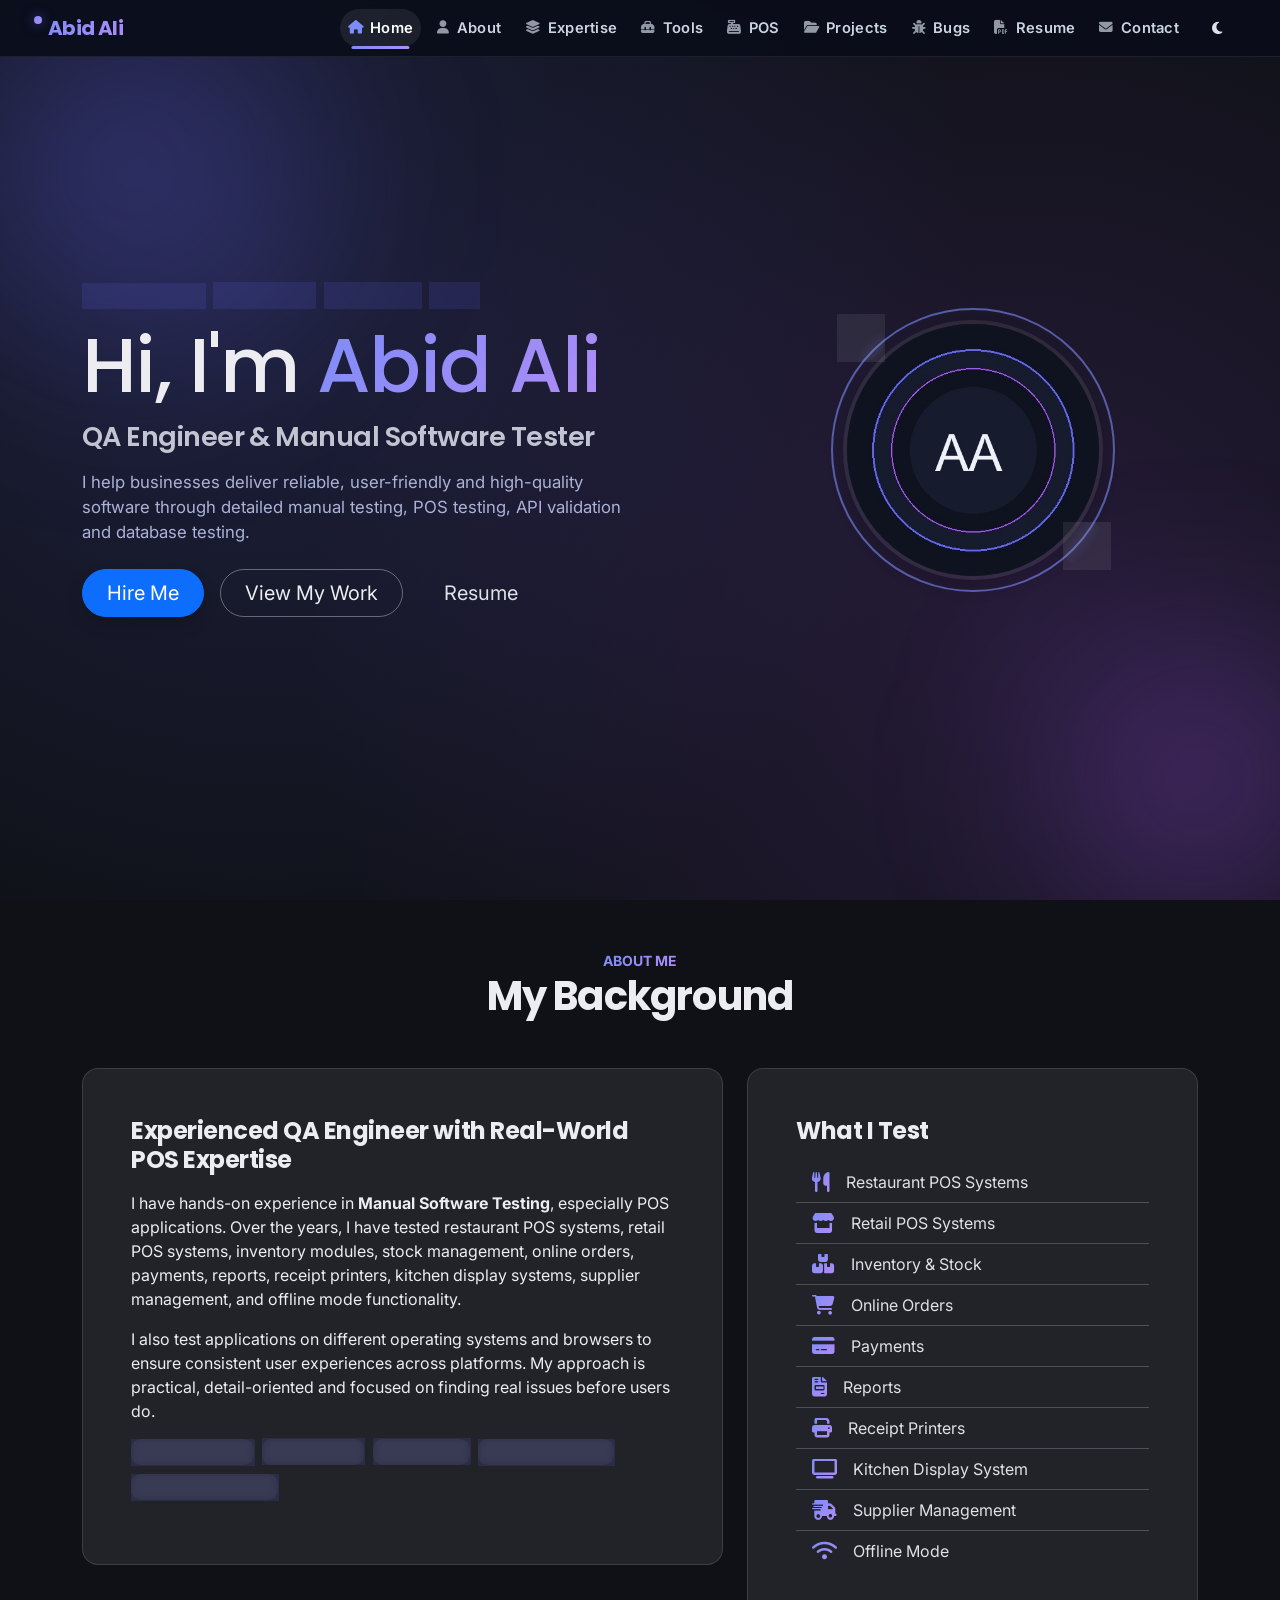
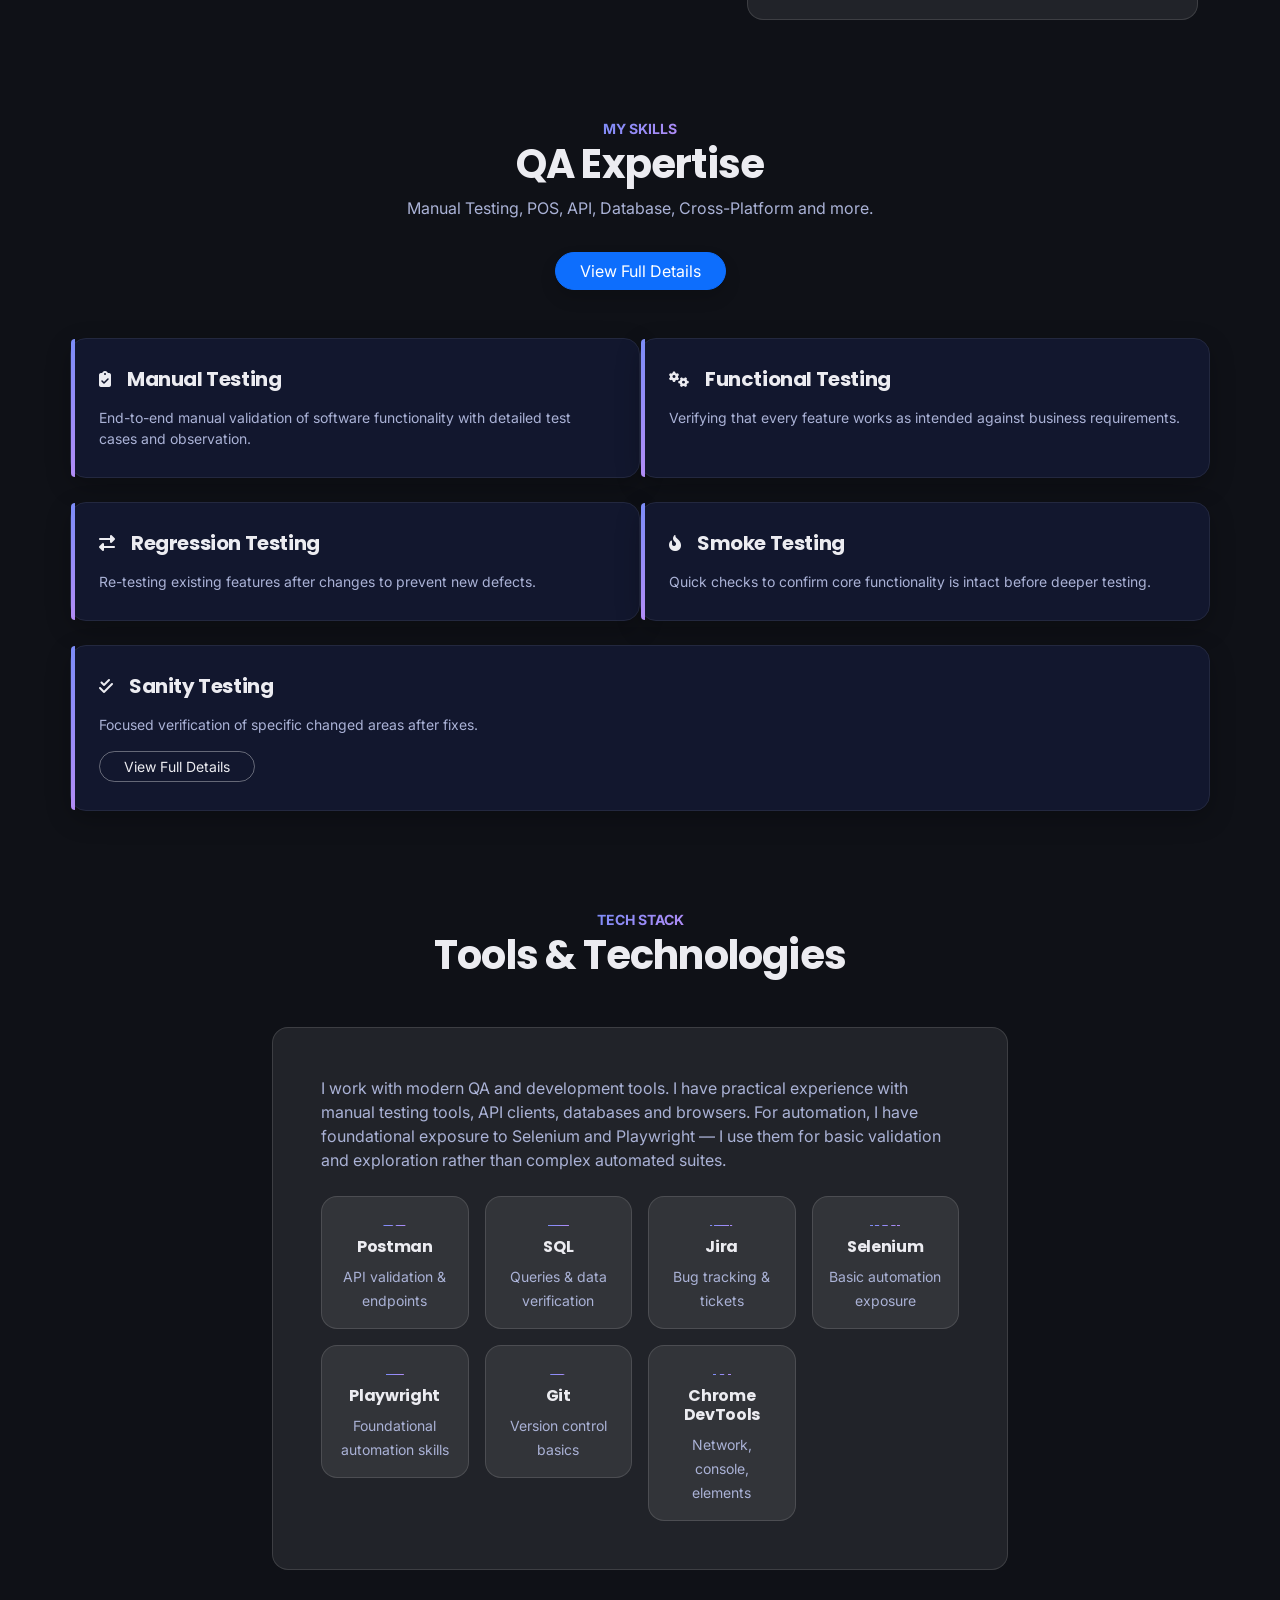
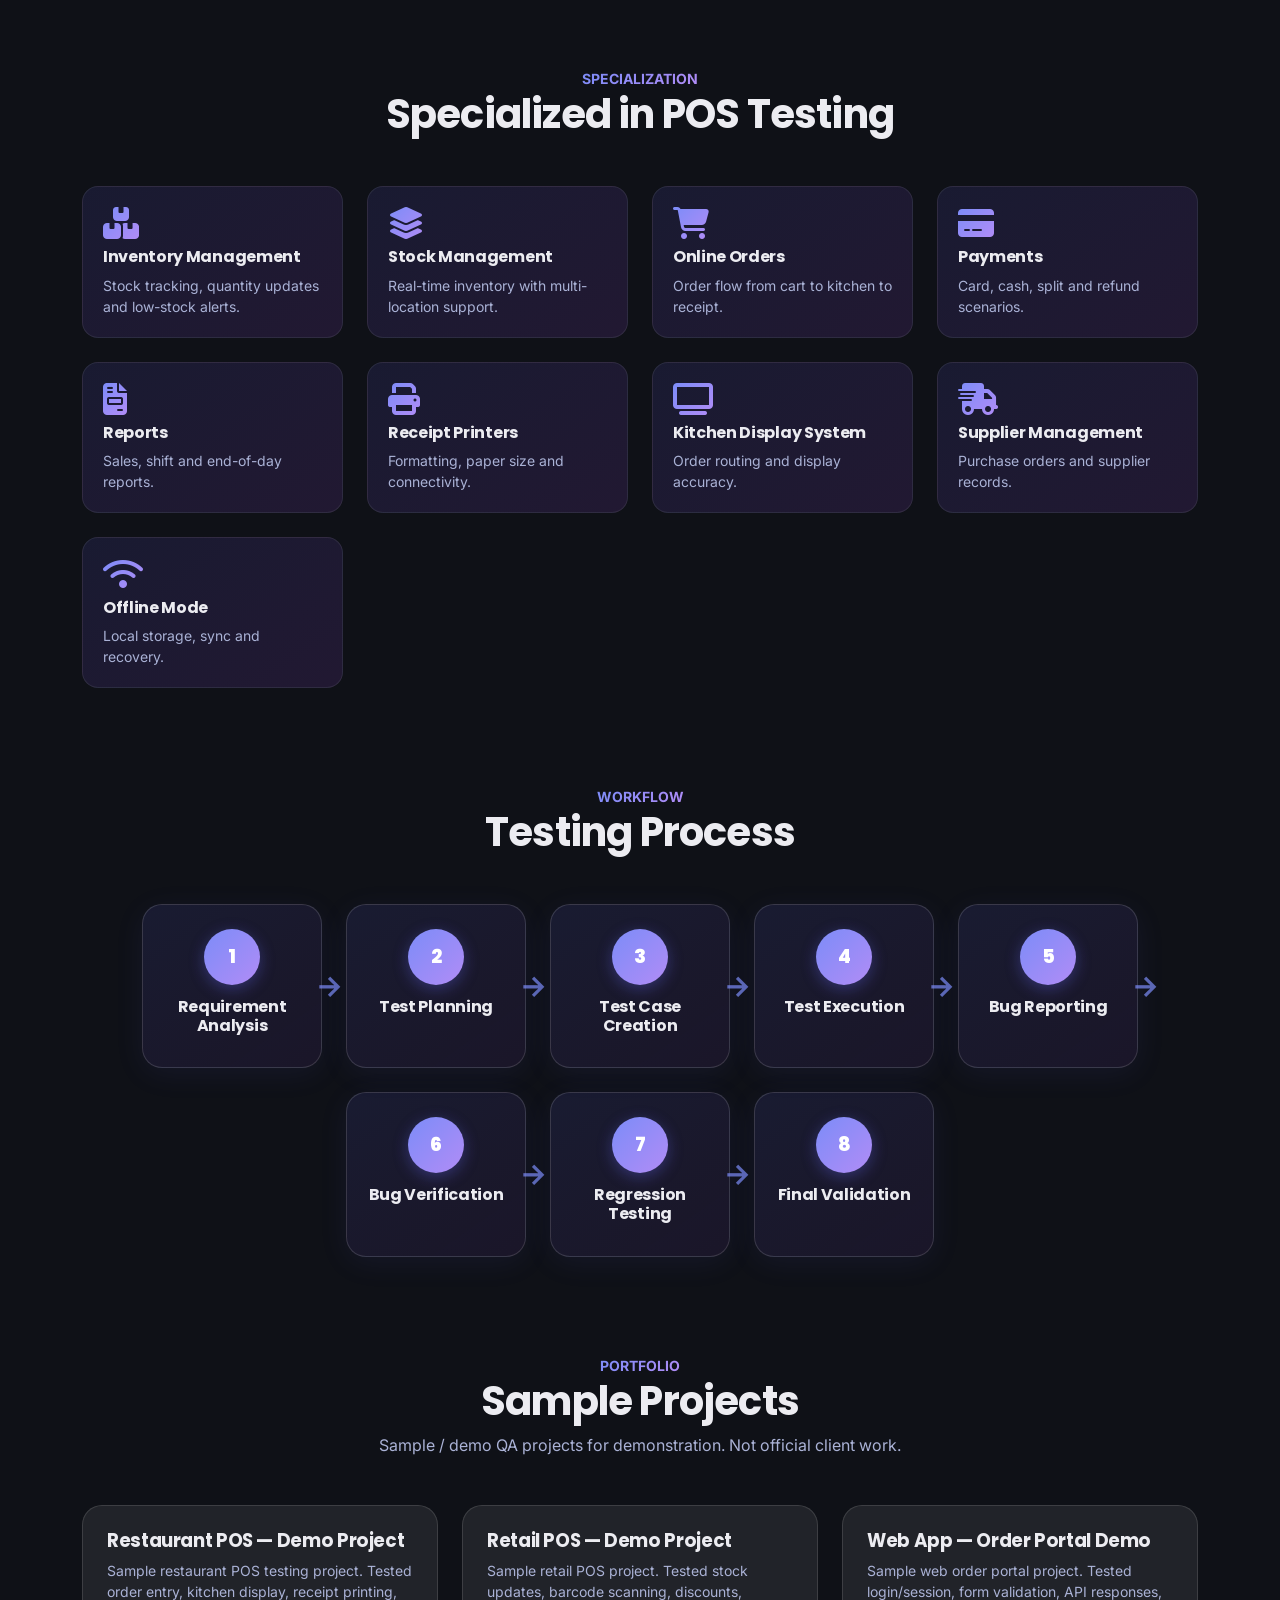
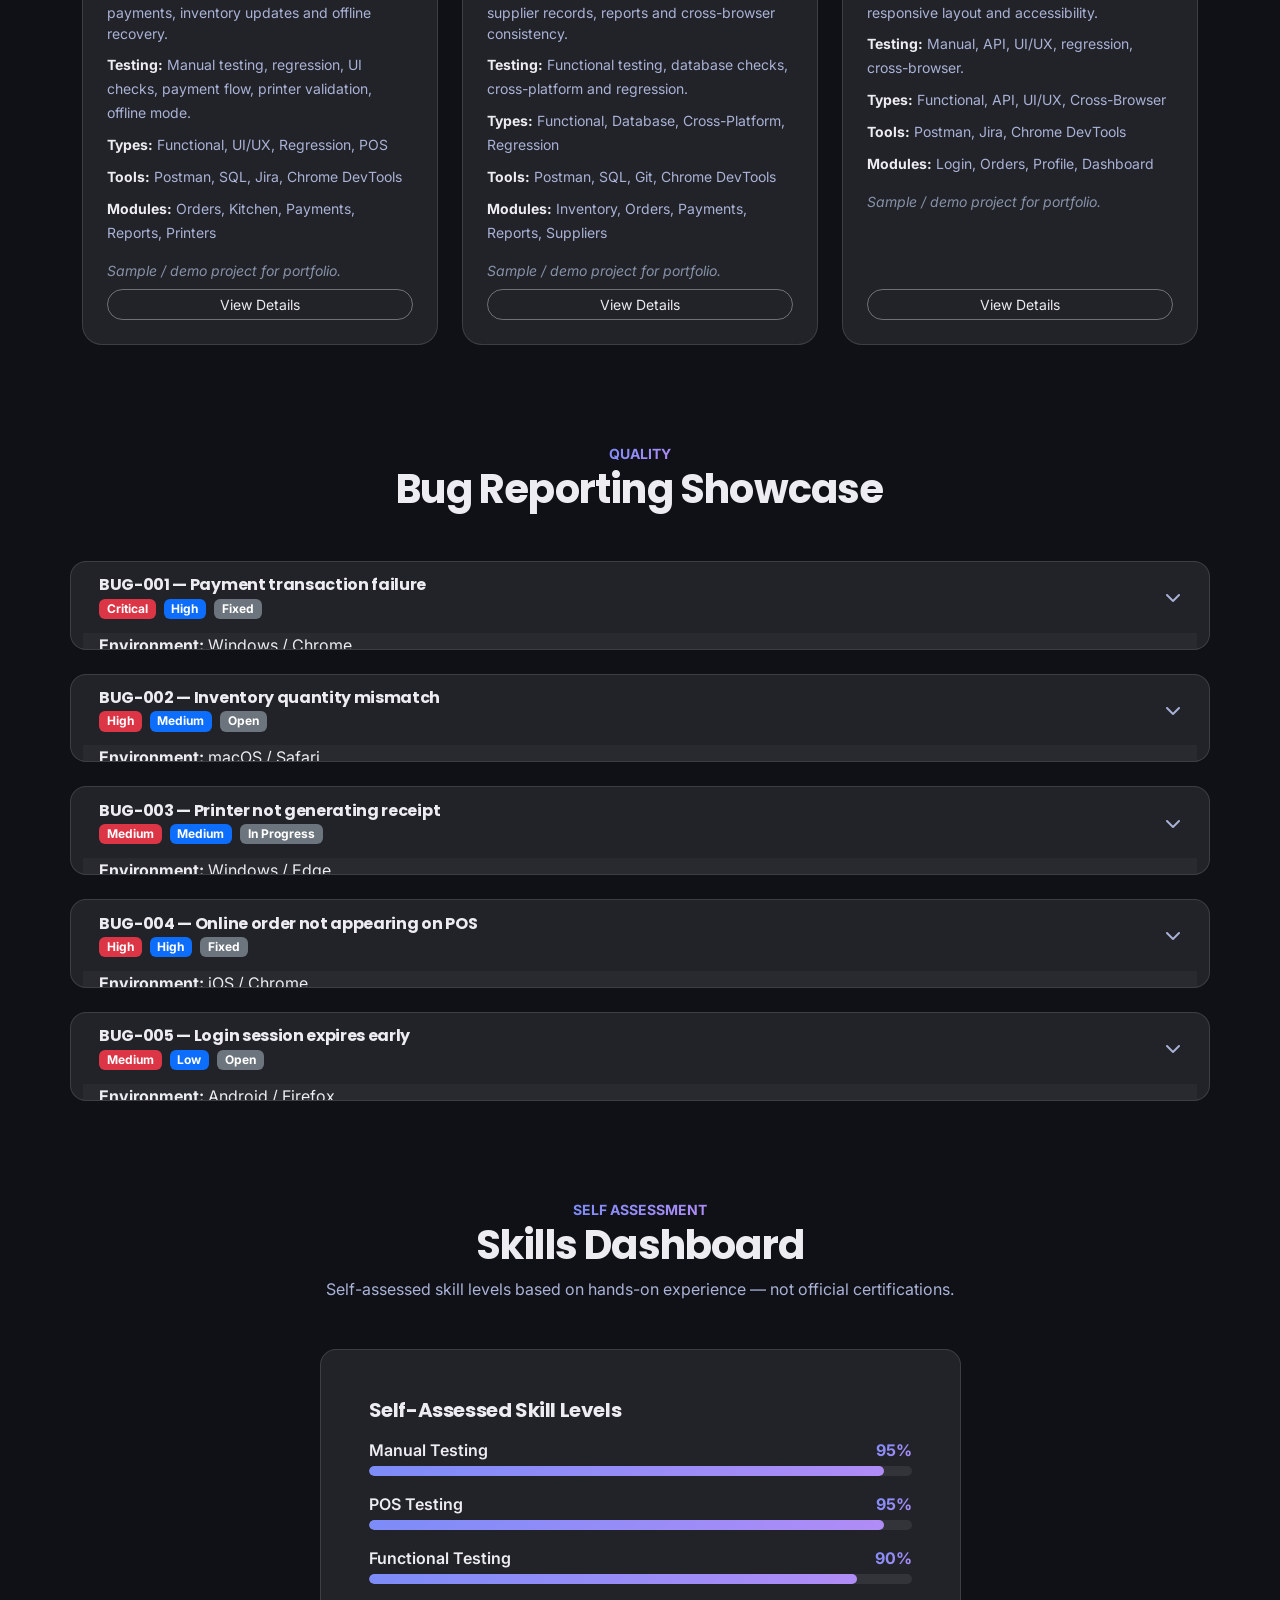
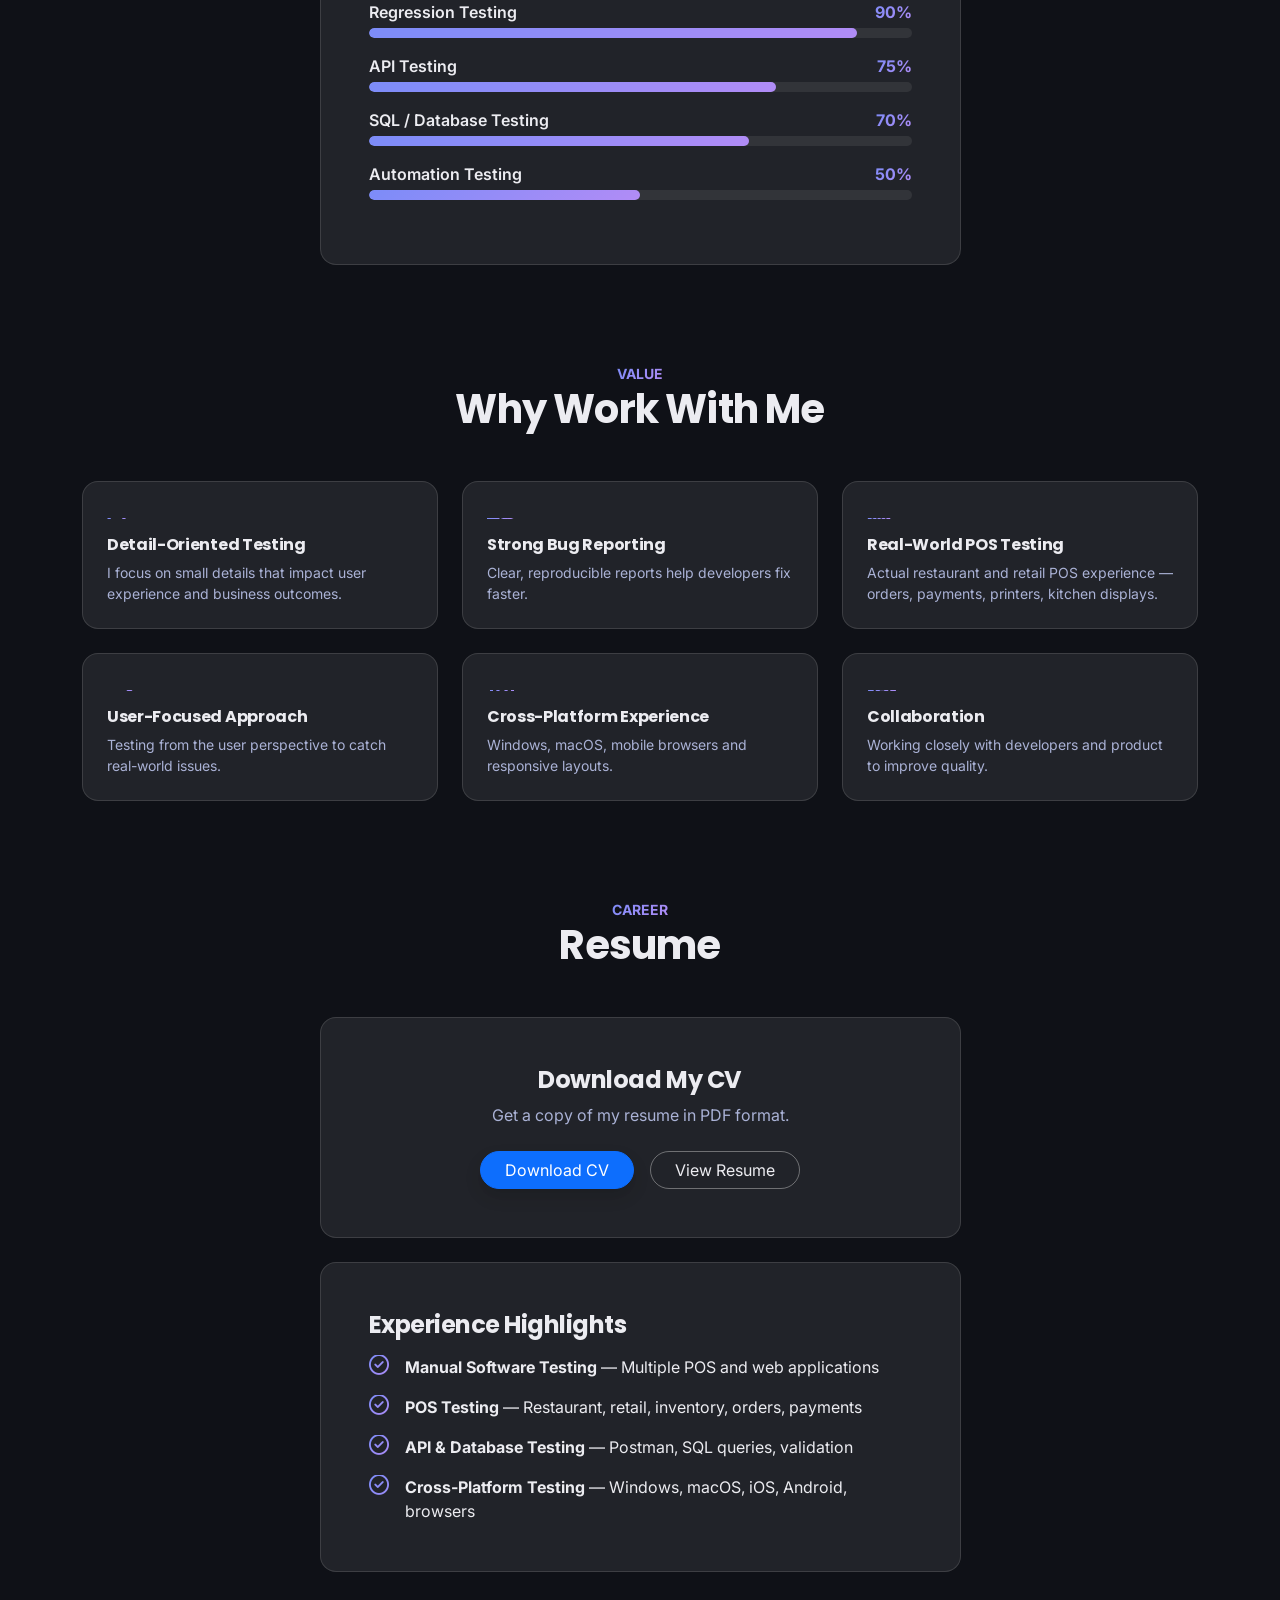
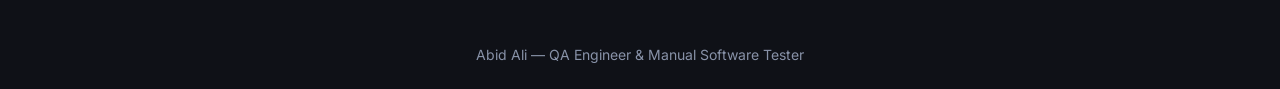
==== index.html @ 0b3915f4 "Restructure repository to root, remove temp files, fix styles and add vercel.json" ====
<!DOCTYPE html>
<html lang="en" data-bs-theme="dark">
<head>
  <meta charset="UTF-8" />
  <meta name="viewport" content="width=device-width, initial-scale=1.0" />
  <title>Abid Ali — QA Engineer & Manual Software Tester</title>
  <meta name="description" content="Premium portfolio of Abid Ali, QA Engineer & Manual Software Tester specializing in Manual Testing, POS Testing, API Testing, Database Testing, Regression and Cross-Platform Testing." />
  <meta property="og:title" content="Abid Ali — QA Engineer Portfolio" />
  <meta property="og:description" content="Experienced QA Engineer with real-world POS, manual, API and database testing expertise." />
  <meta property="og:type" content="website" />
  <link rel="preconnect" href="https://fonts.googleapis.com" />
  <link rel="preconnect" href="https://fonts.gstatic.com" crossorigin />
  <link href="https://fonts.googleapis.com/css2?family=Inter:wght@300;400;500;600;700;800;900&family=Poppins:wght@300;400;500;600;700;800&display=swap" rel="stylesheet" />
  <link href="https://cdn.jsdelivr.net/npm/bootstrap@5.3.3/dist/css/bootstrap.min.css" rel="stylesheet" />
  <link rel="stylesheet" href="https://cdnjs.cloudflare.com/ajax/libs/font-awesome/6.5.2/css/all.min.css" />
  <link rel="stylesheet" href="css/style.css" />
</head>
<body>

<!-- Nav -->
<nav class="navbar navbar-expand-lg fixed-top glass-nav" id="mainNav" aria-label="Main">
  <div class="container-fluid px-4 px-lg-5">
    <a class="navbar-brand fw-bold text-gradient d-flex align-items-center gap-2" href="#home"><span>Abid Ali</span></a>
    <button class="navbar-toggler border-0" type="button" data-bs-toggle="collapse" data-bs-target="#navMenu" aria-controls="navMenu" aria-expanded="false" aria-label="Toggle navigation"><i class="fa-solid fa-bars-staggered"></i></button>
    <div class="collapse navbar-collapse" id="navMenu">
      <ul class="navbar-nav ms-auto align-items-lg-center gap-lg-2">
        <li class="nav-item"><a class="nav-link" href="#home"><i class="fa-solid fa-house"></i> Home</a></li>
        <li class="nav-item"><a class="nav-link" href="#about"><i class="fa-solid fa-user"></i> About</a></li>
        <li class="nav-item"><a class="nav-link" href="#expertise"><i class="fa-solid fa-layer-group"></i> Expertise</a></li>
        <li class="nav-item"><a class="nav-link" href="#tools"><i class="fa-solid fa-toolbox"></i> Tools</a></li>
        <li class="nav-item"><a class="nav-link" href="#pos"><i class="fa-solid fa-cash-register"></i> POS</a></li>
        <li class="nav-item"><a class="nav-link" href="#projects"><i class="fa-solid fa-folder-open"></i> Projects</a></li>
        <li class="nav-item"><a class="nav-link" href="#bugs"><i class="fa-solid fa-bug"></i> Bugs</a></li>
        <li class="nav-item"><a class="nav-link" href="#resume"><i class="fa-solid fa-file-pdf"></i> Resume</a></li>
        <li class="nav-item"><a class="nav-link" href="contact.html"><i class="fa-solid fa-envelope"></i> Contact</a></li>
      </ul>
      <button id="themeToggle" class="btn btn-sm btn-glass ms-lg-3" aria-label="Toggle theme"><i class="fa-solid fa-moon"></i></button>
    </div>
  </div>
</nav>

<!-- Hero -->
<section id="home" class="hero-section d-flex align-items-center position-relative overflow-hidden" aria-label="Hero">
  <div class="hero-blob"></div>
  <div class="hero-blob2"></div>
  <div class="container py-5 position-relative z-1">
    <div class="row align-items-center gy-5">
      <div class="col-lg-7 order-2 order-lg-1 reveal-up">
        <div class="d-flex flex-wrap gap-2 mb-3">
          <span class="badge badge-glass">Manual Testing</span>
          <span class="badge badge-glass">POS Testing</span>
          <span class="badge badge-glass">API Testing</span>
          <span class="badge badge-glass">SQL</span>
        </div>
        <h1 class="hero-title fw-extrabold mb-3">Hi, I'm <span class="text-gradient">Abid Ali</span></h1>
        <h2 class="hero-subtitle fw-semibold mb-3">QA Engineer &amp; Manual Software Tester</h2>
        <p class="hero-desc text-white-75 mb-4">I help businesses deliver reliable, user-friendly and high-quality software through detailed manual testing, POS testing, API validation and database testing.</p>
        <div class="d-flex flex-wrap gap-3">
          <a href="contact.html" class="btn btn-primary btn-lg rounded-pill px-4 shadow">Hire Me</a>
          <a href="#projects" class="btn btn-outline-light btn-lg rounded-pill px-4">View My Work</a>
          <a href="#resume" class="btn btn-glass btn-lg rounded-pill px-4">Resume</a>
        </div>
      </div>
      <div class="col-lg-5 order-1 order-lg-2 text-center reveal-up">
        <div class="profile-card mx-auto position-relative">
          <div class="profile-ring"></div>
          <img src="assets/images/profile.jpg" alt="Abid Ali — QA Engineer portrait" class="profile-img rounded-circle img-fluid shadow" loading="eager" />
          <div class="floating-badge float-1"><i class="fa-solid fa-bug"></i></div>
          <div class="floating-badge float-2"><i class="fa-solid fa-check-double"></i></div>
        </div>
      </div>
    </div>
  </div>
</section>

<!-- About -->
<section id="about" class="py-5" aria-label="About">
  <div class="container">
    <div class="section-header text-center mb-5 reveal-up">
      <span class="text-gradient fw-bold small text-uppercase tracking-widest">About Me</span>
      <h2 class="display-6 fw-bold">My Background</h2>
    </div>
    <div class="row gy-4 align-items-start">
      <div class="col-lg-7 reveal-up">
        <div class="glass-card p-4 p-lg-5 rounded-4 h-100">
          <h3 class="h4 fw-bold mb-3">Experienced QA Engineer with Real-World POS Expertise</h3>
          <p class="mb-3">I have hands-on experience in <strong>Manual Software Testing</strong>, especially POS applications. Over the years, I have tested restaurant POS systems, retail POS systems, inventory modules, stock management, online orders, payments, reports, receipt printers, kitchen display systems, supplier management, and offline mode functionality.</p>
          <p class="mb-3">I also test applications on different operating systems and browsers to ensure consistent user experiences across platforms. My approach is practical, detail-oriented and focused on finding real issues before users do.</p>
          <ul class="list-unstyled d-flex flex-wrap gap-2 mt-3">
            <li><span class="badge badge-glass">Manual Testing</span></li>
            <li><span class="badge badge-glass">POS Testing</span></li>
            <li><span class="badge badge-glass">API Testing</span></li>
            <li><span class="badge badge-glass">Database Testing</span></li>
            <li><span class="badge badge-glass">Regression Testing</span></li>
          </ul>
        </div>
      </div>
      <div class="col-lg-5 reveal-up">
        <div class="glass-card p-4 p-lg-5 rounded-4 h-100 d-flex flex-column">
          <h3 class="h4 fw-bold mb-3">What I Test</h3>
          <div class="list-group list-group-flush">
            <div class="list-group-item bg-transparent d-flex align-items-center gap-3"><i class="fa-solid fa-utensils text-gradient fs-5"></i><span>Restaurant POS Systems</span></div>
            <div class="list-group-item bg-transparent d-flex align-items-center gap-3"><i class="fa-solid fa-store text-gradient fs-5"></i><span>Retail POS Systems</span></div>
            <div class="list-group-item bg-transparent d-flex align-items-center gap-3"><i class="fa-solid fa-boxes-stacked text-gradient fs-5"></i><span>Inventory &amp; Stock</span></div>
            <div class="list-group-item bg-transparent d-flex align-items-center gap-3"><i class="fa-solid fa-cart-shopping text-gradient fs-5"></i><span>Online Orders</span></div>
            <div class="list-group-item bg-transparent d-flex align-items-center gap-3"><i class="fa-solid fa-credit-card text-gradient fs-5"></i><span>Payments</span></div>
            <div class="list-group-item bg-transparent d-flex align-items-center gap-3"><i class="fa-solid fa-file-invoice text-gradient fs-5"></i><span>Reports</span></div>
            <div class="list-group-item bg-transparent d-flex align-items-center gap-3"><i class="fa-solid fa-print text-gradient fs-5"></i><span>Receipt Printers</span></div>
            <div class="list-group-item bg-transparent d-flex align-items-center gap-3"><i class="fa-solid fa-tv text-gradient fs-5"></i><span>Kitchen Display System</span></div>
            <div class="list-group-item bg-transparent d-flex align-items-center gap-3"><i class="fa-solid fa-truck-fast text-gradient fs-5"></i><span>Supplier Management</span></div>
            <div class="list-group-item bg-transparent d-flex align-items-center gap-3"><i class="fa-solid fa-wifi text-gradient fs-5"></i><span>Offline Mode</span></div>
          </div>
        </div>
      </div>
    </div>
  </div>
</section>

<!-- Expertise -->
<section id="expertise" class="py-5" aria-label="QA Expertise">
  <div class="container">
    <div class="section-header text-center mb-5 reveal-up">
      <span class="text-gradient fw-bold small text-uppercase tracking-widest">My Skills</span>
      <h2 class="display-6 fw-bold">QA Expertise</h2>
      <p class="text-white-75">Manual Testing, POS, API, Database, Cross-Platform and more.</p>
      <a href="expertise.html" class="btn btn-primary rounded-pill px-4 mt-3 shadow">View Full Details</a>
    </div>
    <div class="row g-4" id="expertGrid"></div>
  </div>
</section>

<!-- Tools -->
<section id="tools" class="py-5" aria-label="Tools and Technologies">
  <div class="container">
    <div class="section-header text-center mb-5 reveal-up">
      <span class="text-gradient fw-bold small text-uppercase tracking-widest">Tech Stack</span>
      <h2 class="display-6 fw-bold">Tools &amp; Technologies</h2>
    </div>
    <div class="row gy-4 justify-content-center">
      <div class="col-lg-8 reveal-up">
        <div class="glass-card p-4 p-lg-5 rounded-4">
          <p class="text-white-75 mb-4">I work with modern QA and development tools. I have practical experience with manual testing tools, API clients, databases and browsers. For automation, I have foundational exposure to Selenium and Playwright — I use them for basic validation and exploration rather than complex automated suites.</p>
          <div class="row g-3" id="toolGrid"></div>
        </div>
      </div>
    </div>
  </div>
</section>

<!-- POS Testing -->
<section id="pos" class="py-5" aria-label="POS Testing Expertise">
  <div class="container">
    <div class="section-header text-center mb-5 reveal-up">
      <span class="text-gradient fw-bold small text-uppercase tracking-widest">Specialization</span>
      <h2 class="display-6 fw-bold">Specialized in POS Testing</h2>
    </div>
    <div class="row g-4" id="posGrid"></div>
  </div>
</section>

<!-- Process -->
<section id="process" class="py-5" aria-label="Testing Process">
  <div class="container">
    <div class="section-header text-center mb-5 reveal-up">
      <span class="text-gradient fw-bold small text-uppercase tracking-widest">Workflow</span>
      <h2 class="display-6 fw-bold">Testing Process</h2>
    </div>
    <div class="process-steps" id="processSteps" aria-label="Testing workflow"></div>
  </div>
</section>

<!-- Projects -->
<section id="projects" class="py-5" aria-label="Projects">
  <div class="container">
    <div class="section-header text-center mb-5 reveal-up">
      <span class="text-gradient fw-bold small text-uppercase tracking-widest">Portfolio</span>
      <h2 class="display-6 fw-bold">Sample Projects</h2>
      <p class="text-white-75">Sample / demo QA projects for demonstration. Not official client work.</p>
    </div>
    <div class="row g-4" id="projectGrid"></div>
  </div>
</section>

<!-- Bugs -->
<section id="bugs" class="py-5" aria-label="Bug Reports Showcase">
  <div class="container">
    <div class="section-header text-center mb-5 reveal-up">
      <span class="text-gradient fw-bold small text-uppercase tracking-widest">Quality</span>
      <h2 class="display-6 fw-bold">Bug Reporting Showcase</h2>
    </div>
    <div class="row g-4" id="bugGrid"></div>
  </div>
</section>

<!-- Skills Dashboard -->
<section id="skills" class="py-5" aria-label="Skills Dashboard">
  <div class="container">
    <div class="section-header text-center mb-5 reveal-up">
      <span class="text-gradient fw-bold small text-uppercase tracking-widest">Self Assessment</span>
      <h2 class="display-6 fw-bold">Skills Dashboard</h2>
      <p class="text-white-75">Self-assessed skill levels based on hands-on experience — not official certifications.</p>
    </div>
    <div class="row gy-4 justify-content-center">
      <div class="col-lg-7 reveal-up">
        <div class="glass-card p-4 p-lg-5 rounded-4" id="skillsPanel"></div>
      </div>
    </div>
  </div>
</section>

<!-- Why Work -->
<section id="why" class="py-5" aria-label="Why Work With Me">
  <div class="container">
    <div class="section-header text-center mb-5 reveal-up">
      <span class="text-gradient fw-bold small text-uppercase tracking-widest">Value</span>
      <h2 class="display-6 fw-bold">Why Work With Me</h2>
    </div>
    <div class="row g-4" id="whyGrid"></div>
  </div>
</section>

<!-- Resume -->
<section id="resume" class="py-5" aria-label="Resume">
  <div class="container">
    <div class="section-header text-center mb-5 reveal-up">
      <span class="text-gradient fw-bold small text-uppercase tracking-widest">Career</span>
      <h2 class="display-6 fw-bold">Resume</h2>
    </div>
    <div class="row justify-content-center reveal-up">
      <div class="col-lg-7">
        <div class="glass-card p-4 p-lg-5 rounded-4 text-center">
          <h3 class="h4 fw-bold mb-2">Download My CV</h3>
          <p class="text-white-75 mb-4">Get a copy of my resume in PDF format.</p>
          <div class="d-flex justify-content-center gap-3 flex-wrap">
            <a href="#" class="btn btn-primary rounded-pill px-4 shadow" onclick="alert('Resume PDF download coming soon.')">Download CV</a>
            <a href="#" class="btn btn-outline-light rounded-pill px-4" onclick="alert('Resume viewer coming soon.')">View Resume</a>
          </div>
        </div>
        <div class="glass-card p-4 p-lg-5 rounded-4 mt-4">
          <h4 class="fw-bold mb-3">Experience Highlights</h4>
          <div class="d-flex gap-3 mb-3"><i class="fa-regular fa-circle-check text-gradient fs-5"></i><div><strong>Manual Software Testing</strong> — Multiple POS and web applications</div></div>
          <div class="d-flex gap-3 mb-3"><i class="fa-regular fa-circle-check text-gradient fs-5"></i><div><strong>POS Testing</strong> — Restaurant, retail, inventory, orders, payments</div></div>
          <div class="d-flex gap-3 mb-3"><i class="fa-regular fa-circle-check text-gradient fs-5"></i><div><strong>API &amp; Database Testing</strong> — Postman, SQL queries, validation</div></div>
          <div class="d-flex gap-3"><i class="fa-regular fa-circle-check text-gradient fs-5"></i><div><strong>Cross-Platform Testing</strong> — Windows, macOS, iOS, Android, browsers</div></div>
        </div>
      </div>
    </div>
  </div>
</section>

<!-- Footer -->
<footer class="py-4 text-center text-white-50 small" aria-label="Footer">
  <div class="container">Abid Ali — QA Engineer &amp; Manual Software Tester</div>
</footer>

<script src="https://cdn.jsdelivr.net/npm/bootstrap@5.3.3/dist/js/bootstrap.bundle.min.js"></script>
<script src="js/script.js"></script>
</body>
</html>
---- css/style.css ----
/* ===== Theme Variables ===== */
:root {
  --bg-dark: #0f1117;
  --bg-card: rgba(255,255,255,0.06);
  --bg-card-hover: rgba(255,255,255,0.10);
  --text-main: #ececf1;
  --text-muted: #c2c5d1;
  --primary: #7c8cf8;
  --primary-2: #b18cf6;
  --gradient: linear-gradient(135deg, #7c8cf8, #b18cf6);
  --glass: rgba(255,255,255,0.08);
  --glass-border: rgba(255,255,255,0.12);
  --font-body: 'Inter', system-ui, sans-serif;
  --font-display: 'Poppins', system-ui, sans-serif;
  --radius: 1.25rem;
}

[data-bs-theme="light" i] {
  --bg-dark: #f5f6f9;
  --bg-card: rgba(255,255,255,0.85);
  --bg-card-hover: rgba(255,255,255,0.95);
  --text-main: #111827;
  --text-muted: #374151;
  --primary: #6366f1;
  --primary-2: #a855f7;
  --glass: rgba(255,255,255,0.70);
  --glass-border: rgba(0,0,0,0.10);
}

* { box-sizing: border-box; }
html { scroll-behavior: smooth; scroll-padding-top: 80px; }
body {
  font-family: var(--font-body);
  background: var(--bg-dark);
  color: var(--text-main);
  -webkit-font-smoothing: antialiased;
  -moz-osx-font-smoothing: grayscale;
}

[data-bs-theme="dark" i] .text-white-75 { color: #aab2d6 !important; }
[data-bs-theme="light" i] .text-white-75 { color: #374151 !important; }
[data-bs-theme="dark" i] .text-white-50 { color: #8892a8 !important; }
[data-bs-theme="light" i] .text-white-50 { color: #6b7280 !important; }

/* Typography */
h1,h2,h3,h4,h5,h6 { font-family: var(--font-display); letter-spacing: -0.02em; }
a { color: inherit; text-decoration: none; }

/* Glass */
.glass-card {
  background: var(--glass);
  backdrop-filter: saturate(140%) blur(14px);
  -webkit-backdrop-filter: saturate(140%) blur(14px);
  border: 1px solid var(--glass-border);
  border-radius: var(--radius);
  transition: transform .22s ease, box-shadow .22s ease, background .22s ease;
}
.glass-card:hover { background: var(--bg-card-hover); transform: translateY(-4px); box-shadow: 0 18px 40px rgba(99,102,241,0.18); }
.glass-nav { background: rgba(10,14,26,0.92); backdrop-filter: saturate(120%) blur(16px); -webkit-backdrop-filter: saturate(120%) blur(16px); border-bottom: 1px solid rgba(255,255,255,0.08); transition: background .3s ease, box-shadow .3s ease; }
[data-bs-theme="light" i] .glass-nav { background: rgba(255,255,255,0.92); border-bottom: 1px solid rgba(0,0,0,0.06); }
.glass-nav.scrolled { box-shadow: 0 12px 40px rgba(99,102,241,0.15); background: rgba(10,14,26,0.98); }
[data-bs-theme="light" i] .glass-nav.scrolled { background: rgba(255,255,255,0.98); }
[data-bs-theme="light" i] .glass-nav { background: rgba(255,255,255,0.78); border-bottom: 1px solid rgba(0,0,0,0.06); }

/* Gradient text */
.text-gradient { background: var(--gradient); -webkit-background-clip: text; -webkit-text-fill-color: transparent; background-clip: text; }

/* Nav */
.navbar-brand { font-family: var(--font-display); font-weight: 800; letter-spacing: -.03em; position: relative; }
.navbar-brand::before { content:''; position:absolute; left:-14px; top:8px; width:8px; height:8px; border-radius:50%; background:var(--gradient); box-shadow:0 0 12px rgba(99,102,241,0.6); animation:pulse 2.5s infinite ease-in-out; }
@keyframes pulse { 0%,100%{opacity:.7;transform:scale(1)} 50%{opacity:1;transform:scale(1.3)} }
.nav-link { font-weight: 600; color: #cbd5e1; padding: .5rem .9rem; border-radius: 50px; transition: all .25s ease; position: relative; letter-spacing: .02em; display: inline-flex; align-items: center; gap: .45rem; font-size: .92rem; }
[data-bs-theme="light" i] .nav-link { color: #374151; }
.nav-link i { font-size: .85rem; opacity: .7; transition: opacity .2s; }
.nav-link:hover i, .nav-link.active i { opacity: 1; color: var(--primary); }
.nav-link:hover, .nav-link.active { color: #fff; background: rgba(255,255,255,0.08); }
.nav-link::before { content:''; position:absolute; bottom:-2px; left:50%; width:0; height:3px; border-radius:3px; background:linear-gradient(90deg,var(--primary),var(--primary-2)); transition:all .3s ease; transform:translateX(-50%); }
.nav-link:hover::before, .nav-link.active::before { width:70%; }
.navbar-toggler { color: var(--text-main); }

/* Badges */
.badge-glass { background: rgba(99,102,241,0.15); color: #fff; border: 1px solid rgba(99,102,241,0.35); font-weight: 600; padding: .38em .75em; border-radius: .6rem; font-size: .85rem; backdrop-filter: blur(4px); }
[data-bs-theme="light" i] .badge-glass { color: #111; background: rgba(99,102,241,0.12); border-color: rgba(99,102,241,0.3); }
[data-bs-theme="dark" i] .badge-glass { color: #fff; }

/* Hero */
.hero-section { min-height: 100vh; background: radial-gradient(circle at 20% 30%, rgba(99,102,241,0.18), transparent 60%), radial-gradient(circle at 80% 70%, rgba(168,85,247,0.15), transparent 60%), var(--bg-dark); position: relative; }
.hero-blob { position: absolute; top: -10%; left: -10%; width: 520px; height: 520px; background: radial-gradient(circle, rgba(99,102,241,0.35), transparent 70%); border-radius: 50%; filter: blur(80px); z-index: 0; animation: floatBlob 10s ease-in-out infinite alternate; }
.hero-blob2 { position: absolute; bottom: -10%; right: -10%; width: 420px; height: 420px; background: radial-gradient(circle, rgba(168,85,247,0.35), transparent 70%); border-radius: 50%; filter: blur(80px); z-index: 0; animation: floatBlob 12s ease-in-out infinite alternate reverse; }
@keyframes floatBlob { from { transform: translate(0,0) scale(1); } to { transform: translate(30px,-20px) scale(1.06); } }

.hero-title { font-size: clamp(2.8rem, 6vw, 5rem); line-height: 1.05; }
.hero-subtitle { font-size: clamp(1.2rem, 3vw, 1.7rem); color: var(--text-muted); }
.hero-desc { max-width: 540px; font-size: 1.05rem; }
.profile-card { width: 260px; height: 260px; position: relative; }
.profile-ring { position: absolute; inset: -12px; border-radius: 50%; border: 2px solid var(--primary); opacity: .6; animation: spinSlow 18s linear infinite; }
@keyframes spinSlow { to { transform: rotate(360deg); } }
.profile-img { width: 100%; height: 100%; object-fit: cover; border: 4px solid rgba(255,255,255,0.08); box-shadow: 0 20px 60px rgba(99,102,241,0.25); }
.floating-badge { position: absolute; background: var(--glass); border: 1px solid var(--glass-border); border-radius: 50%; width: 48px; height: 48px; display: flex; align-items: center; justify-content: center; color: #fff; font-size: .9rem; backdrop-filter: blur(6px); animation: floatUpDown 3s ease-in-out infinite; }
.float-1 { top: -6px; left: -6px; animation-delay: 0s; }
.float-2 { bottom: 10px; right: -8px; animation-delay: 1.5s; }
@keyframes floatUpDown { 0%,100%{transform:translateY(0)} 50%{transform:translateY(-10px)} }
[data-bs-theme="dark" i] .btn-outline-light { border-color: rgba(255,255,255,0.35) !important; color: #ececf1 !important; }
[data-bs-theme="dark" i] .btn-outline-light:hover { background: rgba(255,255,255,0.10) !important; color: #fff !important; border-color: rgba(255,255,255,0.55) !important; }
[data-bs-theme="light" i] .btn-outline-light { border-color: #d1d5db !important; color: #111827 !important; }
[data-bs-theme="light" i] .btn-outline-light:hover { background: #111827 !important; color: #fff !important; border-color: #111827 !important; }

/* Sections */
.section-header { }

/* Expertise cards */
.expertise-grid { display: grid; grid-template-columns: repeat(auto-fill, minmax(260px, 1fr)); gap: 1.5rem; }
.card-expertise { flex: none; }
.card-expertise { background: #12172e; border: 1px solid #23283f; border-radius: 1rem; padding: 1.75rem; transition: all .2s ease; box-shadow: 0 8px 24px rgba(0,0,0,0.25); position: relative; }
.card-expertise::before { content:''; position:absolute; left:0; top:0; bottom:0; width:4px; background:linear-gradient(180deg,var(--primary),var(--primary-2)); border-radius:1rem 0 0 1rem; }
.card-expertise:hover { transform: translateY(-6px); border-color: #334155; box-shadow: 0 14px 30px rgba(99,102,241,0.15); }

/* Tools */
.tool-card { text-align: center; padding: 1rem; background: var(--glass); border: 1px solid var(--glass-border); border-radius: 1rem; transition: transform .15s ease; }
.tool-card:hover { transform: translateY(-3px); background: var(--bg-card-hover); }

/* POS cards */
.pos-card { background: linear-gradient(145deg, rgba(99,102,241,0.12), rgba(168,85,247,0.12)); border: 1px solid rgba(255,255,255,0.08); border-radius: 1rem; padding: 1.25rem; transition: transform .2s ease, box-shadow .2s ease; }
.pos-card:hover { transform: translateY(-5px); box-shadow: 0 14px 30px rgba(99,102,241,0.12); }

/* Process steps */
.process-steps { display: flex; flex-wrap: wrap; gap: 1.5rem; justify-content: center; align-items: stretch; }
.process-step { flex: 0 1 180px; min-width: 160px; max-width: 220px; background: linear-gradient(145deg, rgba(99,102,241,0.12), rgba(168,85,247,0.08)); border: 1px solid rgba(255,255,255,0.14); border-radius: 1.25rem; padding: 1.5rem 1.25rem; text-align: center; transition: all .25s ease; position: relative; box-shadow: 0 6px 30px rgba(99,102,241,0.08); }
.process-step::after { content:'→'; position:absolute; right:-22px; top:50%; transform:translateY(-50%); font-size:1.8rem; color:var(--primary); opacity:.7; font-weight:700; z-index:2; }
.process-step:last-child::after { content:none; }
.process-step:hover { transform: translateY(-8px) scale(1.02); border-color: rgba(255,255,255,0.3); box-shadow: 0 16px 40px rgba(99,102,241,0.2); }
.process-step .step-num { width: 56px; height: 56px; margin: 0 auto .75rem; border-radius: 50%; background: linear-gradient(135deg, var(--primary), var(--primary-2)); color: #fff; display: flex; align-items: center; justify-content: center; font-weight: 800; font-family: var(--font-display); font-size: 1.2rem; box-shadow: 0 4px 15px rgba(99,102,241,0.35); transition: transform .3s ease; }
.process-step:hover .step-num { transform: scale(1.15); }

/* Projects */
.project-card { background: var(--glass); border: 1px solid var(--glass-border); border-radius: 1.25rem; overflow: hidden; transition: transform .2s, box-shadow .2s; }
.project-card:hover { transform: translateY(-6px); box-shadow: 0 18px 40px rgba(99,102,241,0.15); }
.project-card .card-body { padding: 1.5rem; }
.project-card h3 { font-size: 1.15rem; }

/* Bugs expandable */
.bug-card { background: var(--glass); border: 1px solid var(--glass-border); border-radius: 1rem; overflow: hidden; transition: box-shadow .2s; }
.bug-card:hover { box-shadow: 0 10px 30px rgba(99,102,241,0.12); }
.bug-summary { padding: .85rem 1rem; cursor: pointer; }
.bug-detail { max-height: 0; overflow: hidden; transition: max-height .35s ease; background: rgba(255,255,255,0.03); }
.bug-card.open .bug-detail { max-height: 500px; }
.bug-card .chevron { transition: transform .25s ease; }
.bug-card.open .chevron { transform: rotate(180deg); }

/* Skills bars */
.skill-bar { height: 10px; border-radius: 5px; background: rgba(255,255,255,0.08); overflow: hidden; }
.skill-fill { height: 100%; width: 0; border-radius: 5px; background: var(--gradient); transition: width 1s ease-out; }

/* Why cards */
.why-card { background: var(--glass); border: 1px solid var(--glass-border); border-radius: 1rem; padding: 1.5rem; transition: transform .18s; }
.why-card:hover { transform: translateY(-4px); background: var(--bg-card-hover); }

/* Contact form */
.contact-form-card { background: linear-gradient(145deg, rgba(99,102,241,0.10), rgba(168,85,247,0.08)); border: 1px solid rgba(255,255,255,0.12); border-radius: 1.25rem; padding: 2.5rem; box-shadow: 0 20px 50px rgba(99,102,241,0.12); }
.contact-form-card h3 { font-family: var(--font-display); letter-spacing: -.02em; }
.contact-input { background: rgba(255,255,255,0.05); border: 1.5px solid rgba(255,255,255,0.15); color: #fff; border-radius: .75rem; padding: .85rem 1rem; font-size: .95rem; transition: all .2s ease; }
.contact-input:focus { background: rgba(255,255,255,0.08); border-color: var(--primary); box-shadow: 0 0 0 4px rgba(99,102,241,0.2); color: #fff; outline: none; }
.contact-input::placeholder { color: #8892a8; }
[data-bs-theme="light" i] .contact-input { background: rgba(255,255,255,0.7); border-color: #d1d5db; color: #111827; }
[data-bs-theme="light" i] .contact-input::placeholder { color: #9ca3af; }

/* Utilities */
.reveal-up { opacity: 0; transform: translateY(24px); animation: revealUp .7s ease-out forwards; }
@keyframes revealUp { to { opacity: 1; transform: translateY(0); } }
.hover-glow:hover { color: #fff !important; text-shadow: 0 0 12px rgba(99,102,241,0.4); }

/* Scrollbar */
::-webkit-scrollbar { width: 10px; }
::-webkit-scrollbar-track { background: var(--bg-dark); }
::-webkit-scrollbar-thumb { background: linear-gradient(var(--primary), var(--primary-2)); border-radius: 10px; }

/* Responsive */
@media (max-width: 991px) {
  .process-step::after { content:none; }
  .hero-title { font-size: 2.6rem; }
  .profile-card { width: 220px; height: 220px; }
}
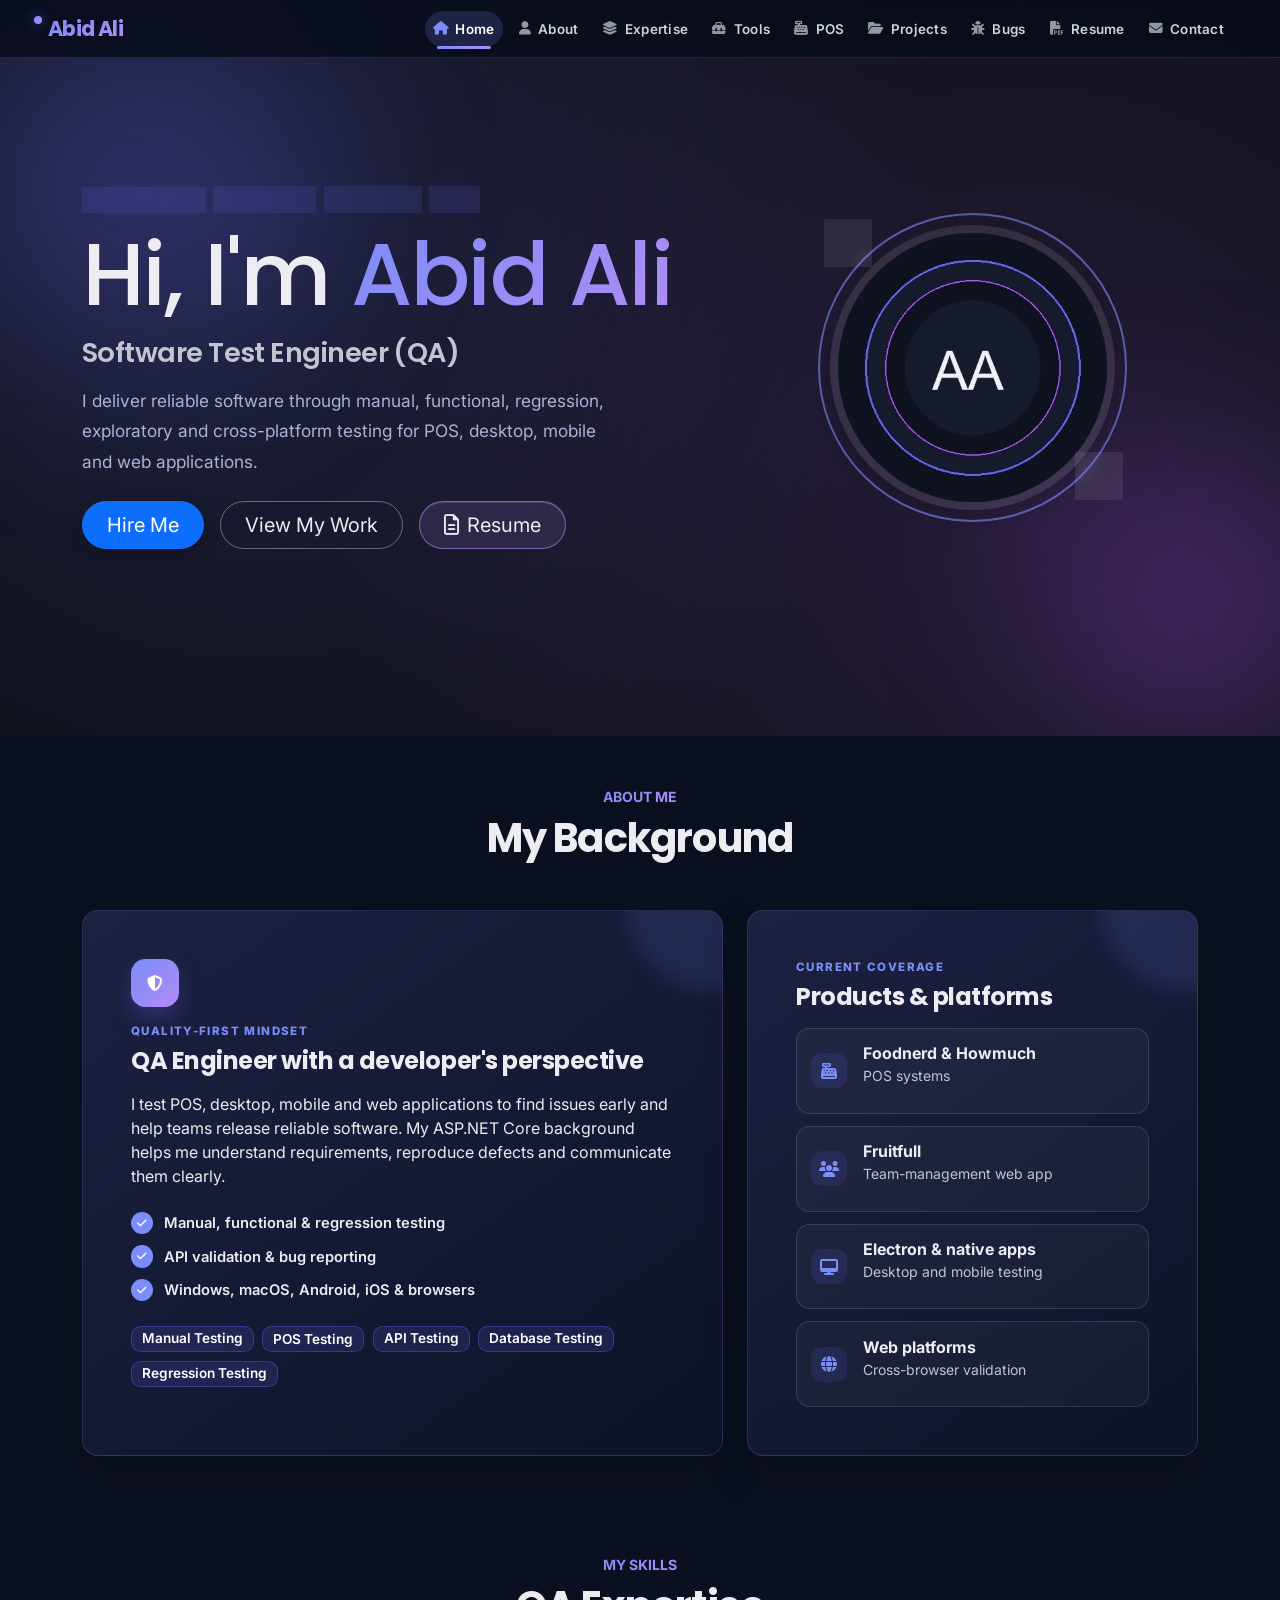
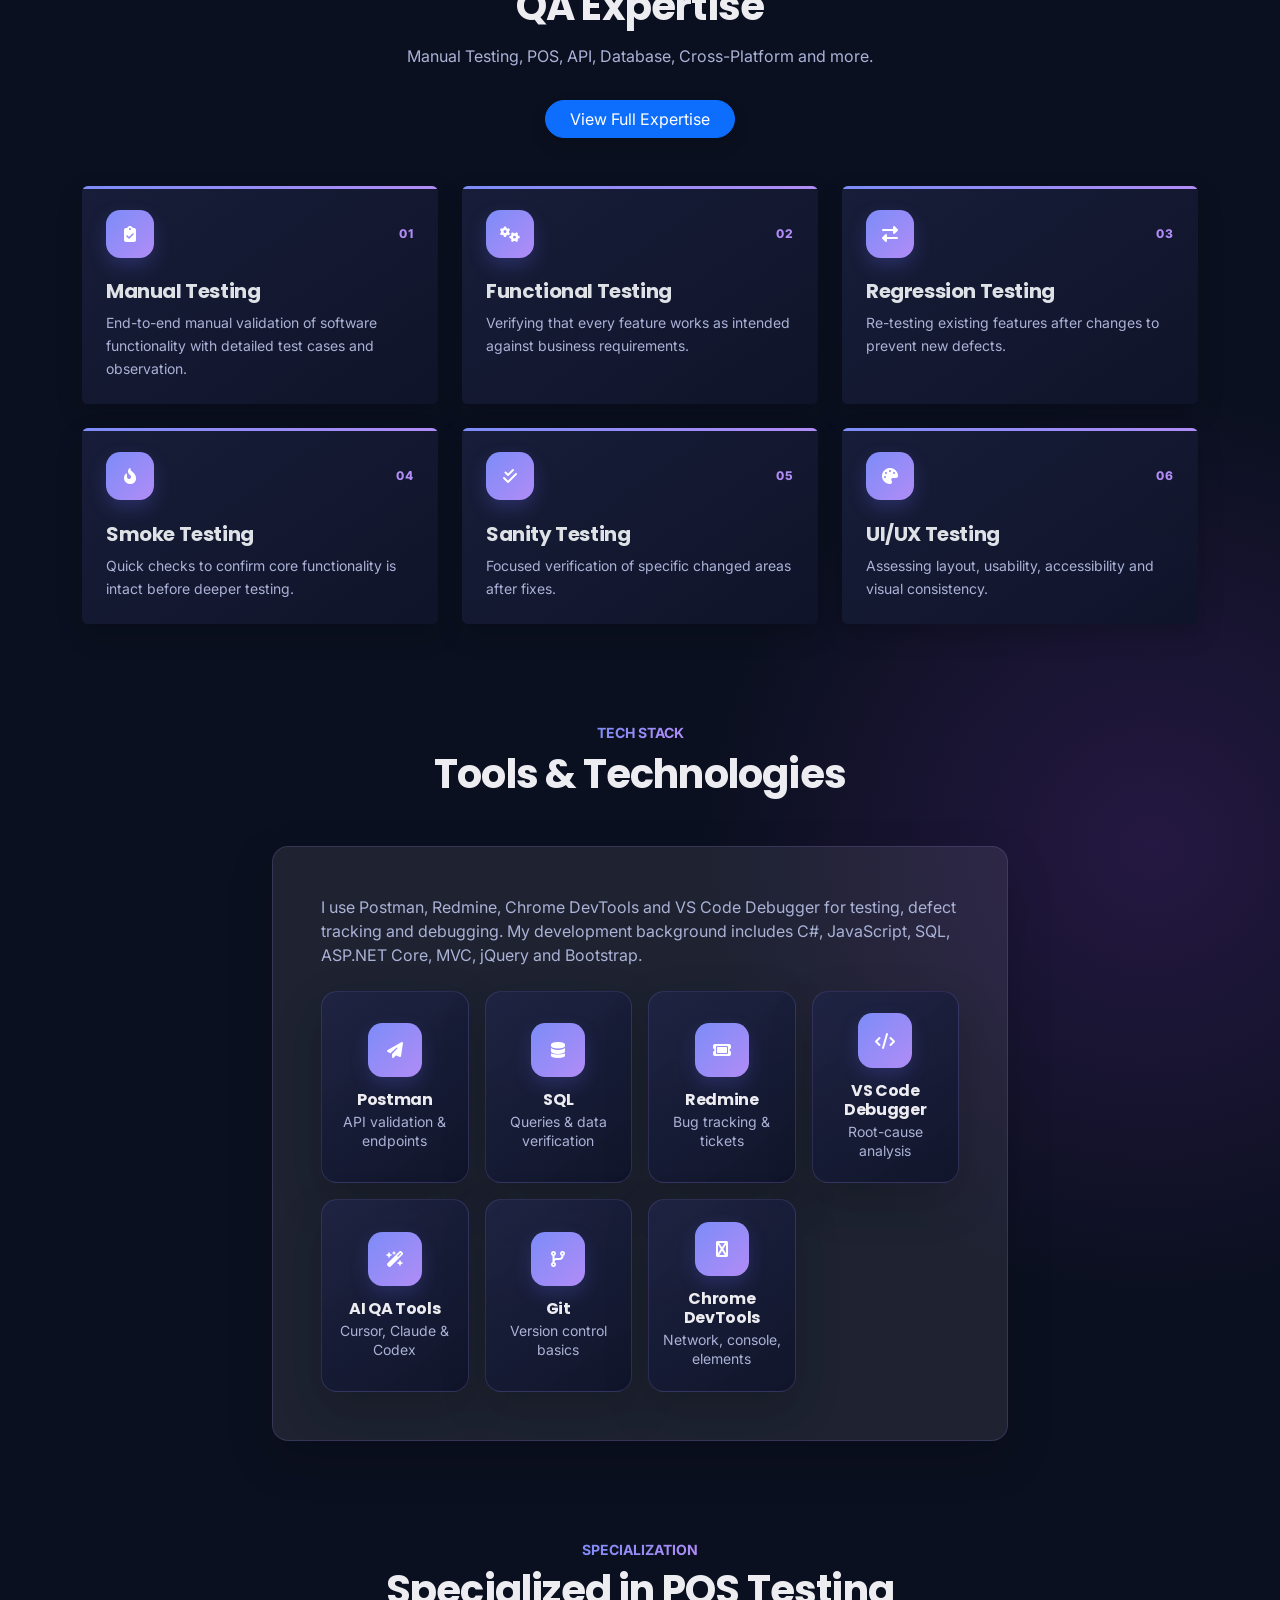
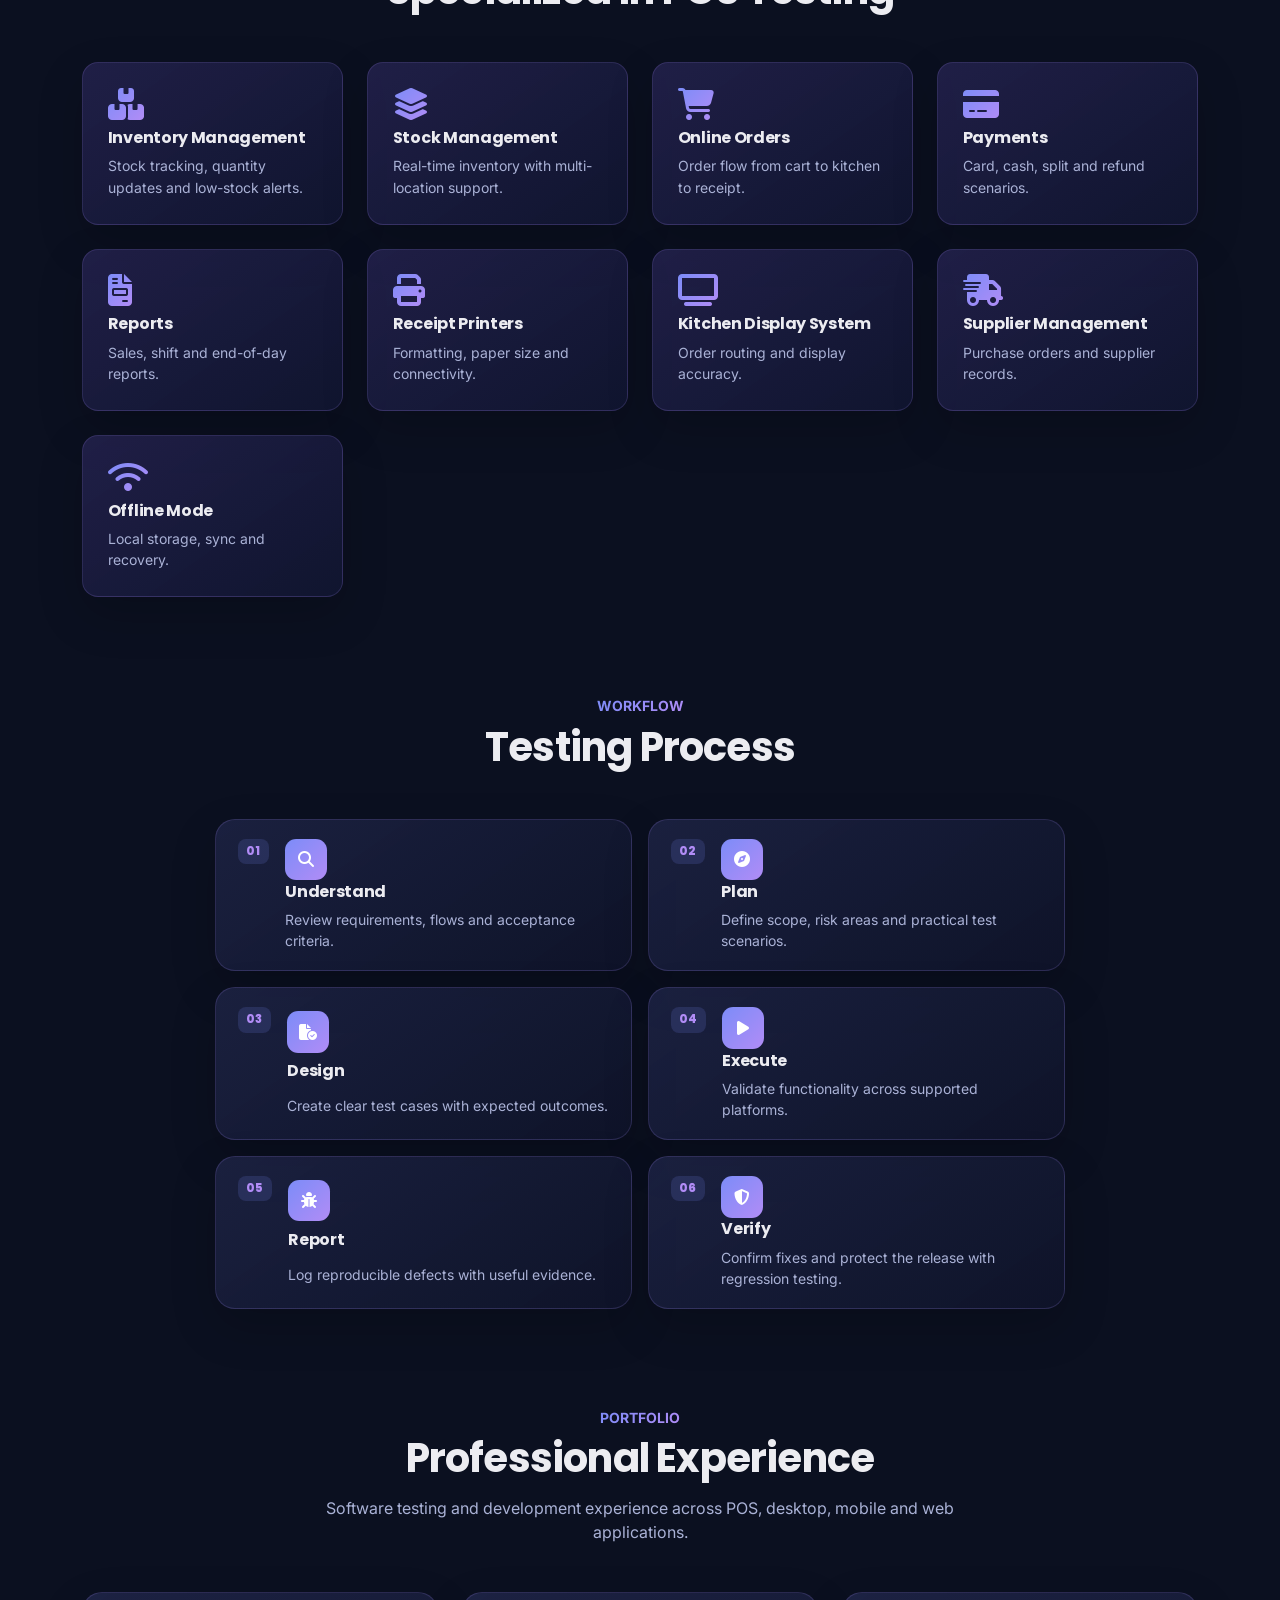
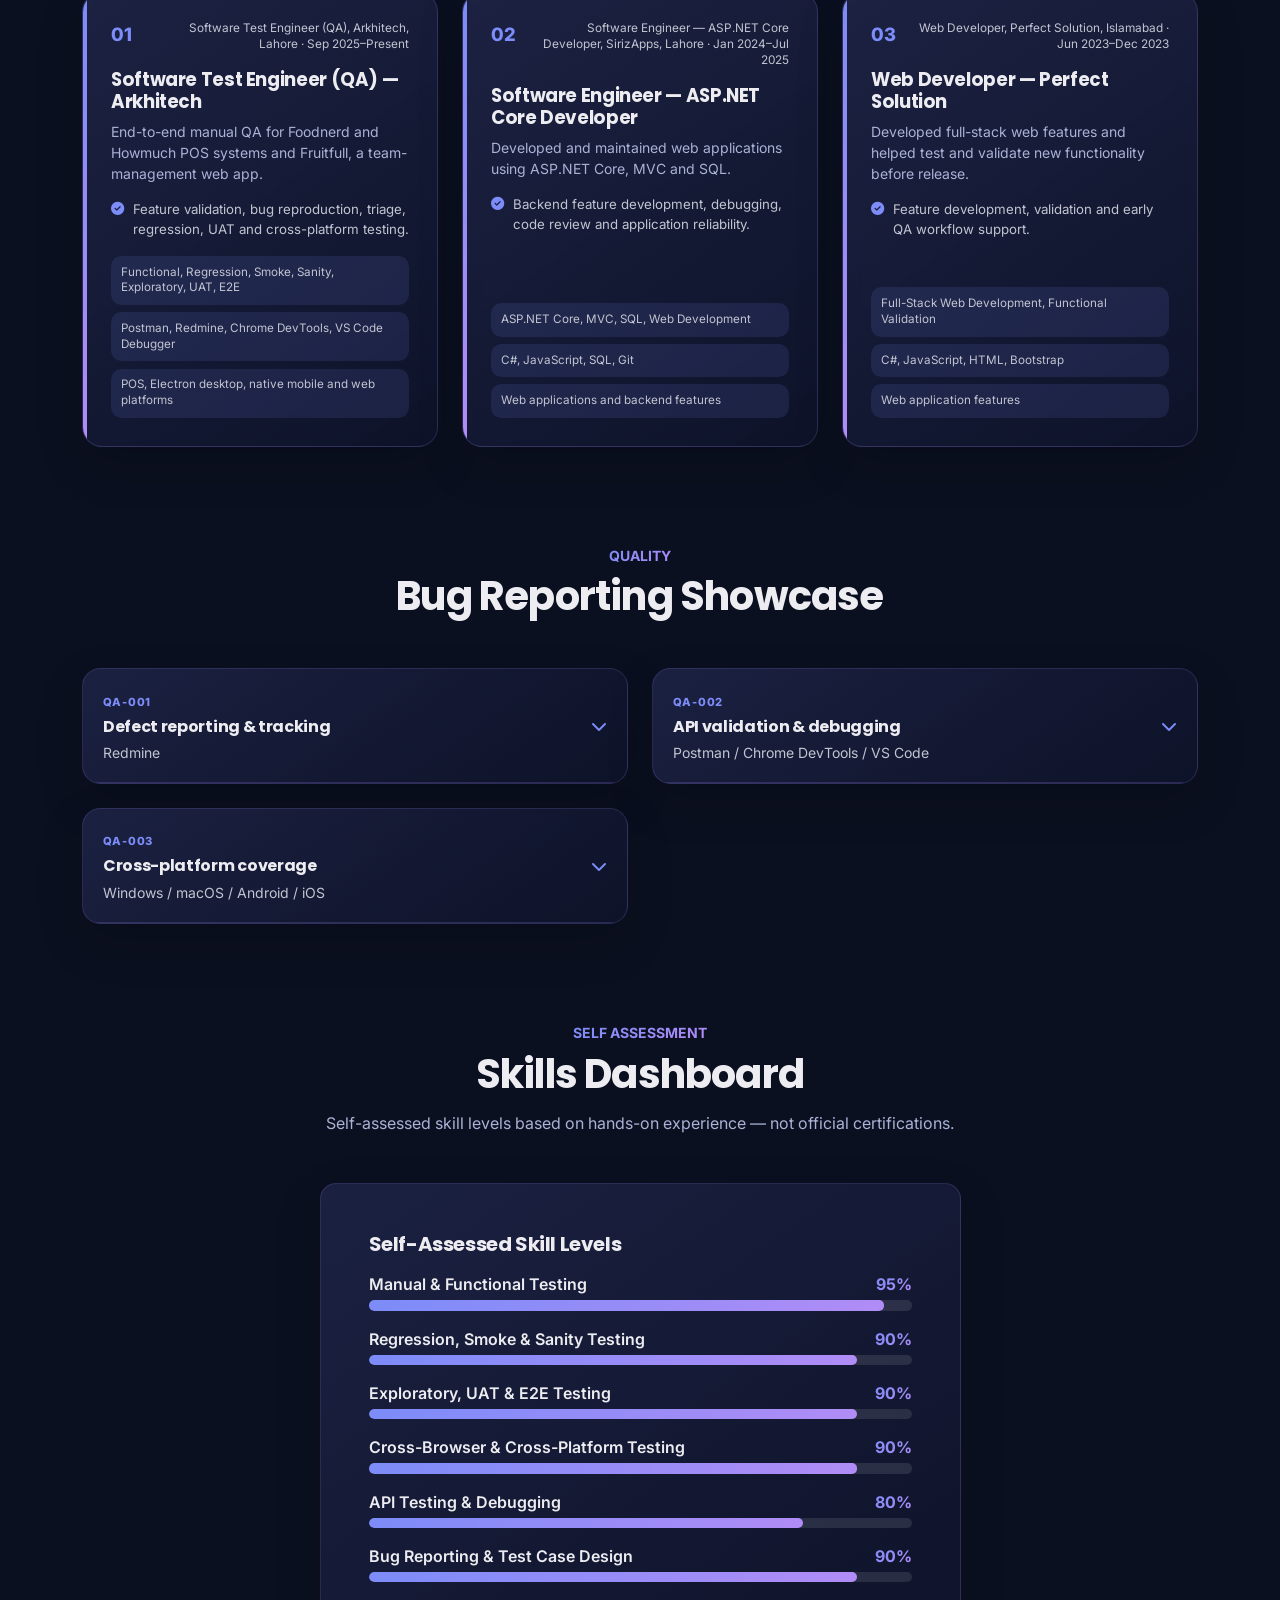
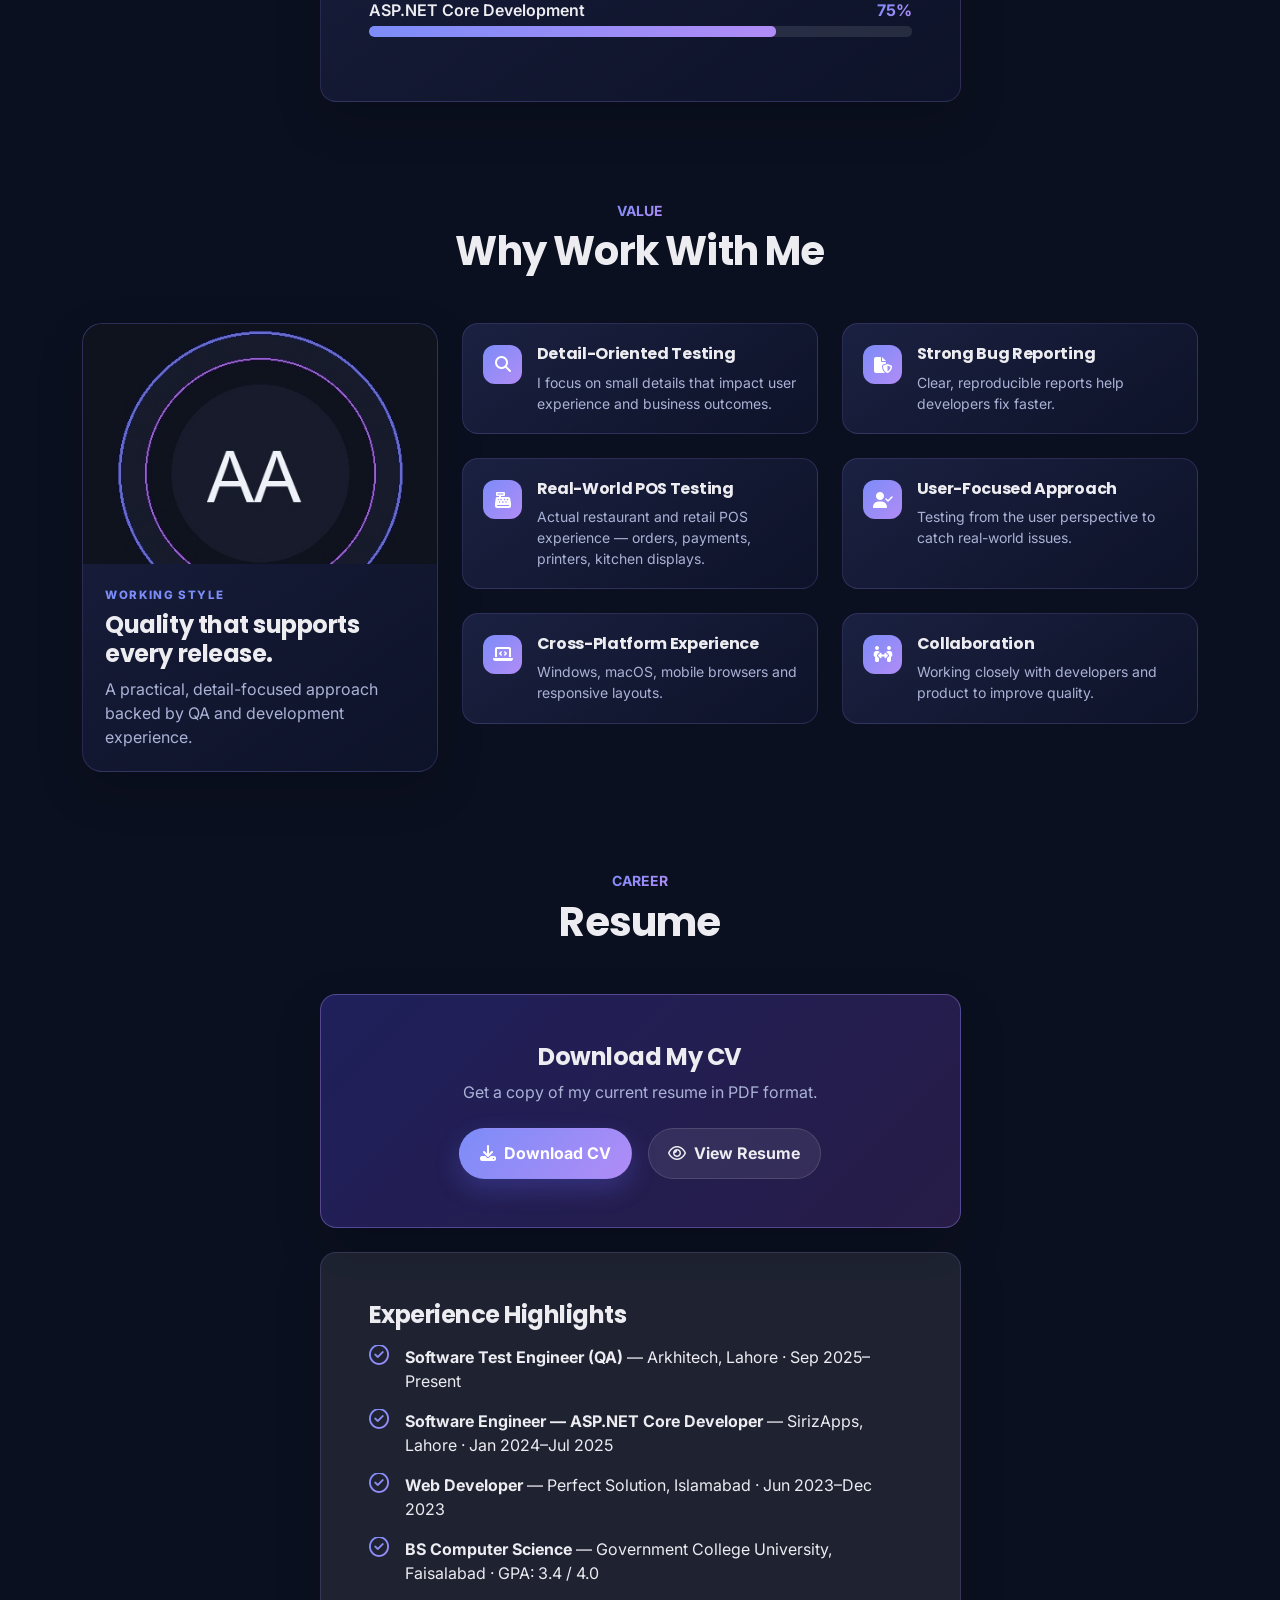
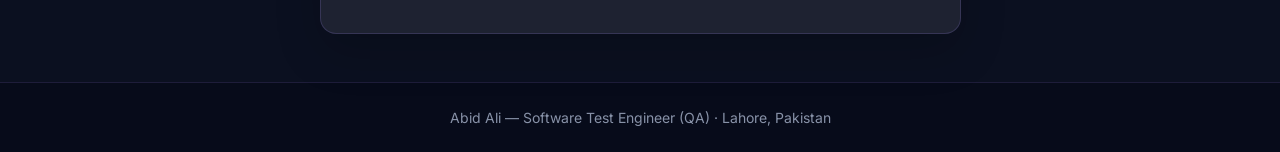
==== commit f5e53a58: "new fixes" ====
--- a/index.html
+++ b/index.html
@@ -3,10 +3,10 @@
 <head>
   <meta charset="UTF-8" />
   <meta name="viewport" content="width=device-width, initial-scale=1.0" />
-  <title>Abid Ali — QA Engineer & Manual Software Tester</title>
-  <meta name="description" content="Premium portfolio of Abid Ali, QA Engineer & Manual Software Tester specializing in Manual Testing, POS Testing, API Testing, Database Testing, Regression and Cross-Platform Testing." />
-  <meta property="og:title" content="Abid Ali — QA Engineer Portfolio" />
-  <meta property="og:description" content="Experienced QA Engineer with real-world POS, manual, API and database testing expertise." />
+  <title>Abid Ali — Software Test Engineer (QA)</title>
+  <meta name="description" content="Portfolio of Abid Ali, Software Test Engineer (QA) in Lahore, Pakistan, experienced in POS, desktop, mobile and web application testing." />
+  <meta property="og:title" content="Abid Ali — Software Test Engineer (QA)" />
+  <meta property="og:description" content="Manual QA across POS, Electron desktop, native mobile and web applications." />
   <meta property="og:type" content="website" />
   <link rel="preconnect" href="https://fonts.googleapis.com" />
   <link rel="preconnect" href="https://fonts.gstatic.com" crossorigin />
@@ -34,7 +34,6 @@
         <li class="nav-item"><a class="nav-link" href="#resume"><i class="fa-solid fa-file-pdf"></i> Resume</a></li>
         <li class="nav-item"><a class="nav-link" href="contact.html"><i class="fa-solid fa-envelope"></i> Contact</a></li>
       </ul>
-      <button id="themeToggle" class="btn btn-sm btn-glass ms-lg-3" aria-label="Toggle theme"><i class="fa-solid fa-moon"></i></button>
     </div>
   </div>
 </nav>
@@ -53,18 +52,18 @@
           <span class="badge badge-glass">SQL</span>
         </div>
         <h1 class="hero-title fw-extrabold mb-3">Hi, I'm <span class="text-gradient">Abid Ali</span></h1>
-        <h2 class="hero-subtitle fw-semibold mb-3">QA Engineer &amp; Manual Software Tester</h2>
-        <p class="hero-desc text-white-75 mb-4">I help businesses deliver reliable, user-friendly and high-quality software through detailed manual testing, POS testing, API validation and database testing.</p>
+        <h2 class="hero-subtitle fw-semibold mb-3">Software Test Engineer (QA)</h2>
+        <p class="hero-desc text-white-75 mb-4">I deliver reliable software through manual, functional, regression, exploratory and cross-platform testing for POS, desktop, mobile and web applications.</p>
         <div class="d-flex flex-wrap gap-3">
           <a href="contact.html" class="btn btn-primary btn-lg rounded-pill px-4 shadow">Hire Me</a>
           <a href="#projects" class="btn btn-outline-light btn-lg rounded-pill px-4">View My Work</a>
-          <a href="#resume" class="btn btn-glass btn-lg rounded-pill px-4">Resume</a>
+          <a href="#resume" class="btn hero-resume btn-lg rounded-pill px-4"><i class="fa-regular fa-file-lines me-2"></i>Resume</a>
         </div>
       </div>
       <div class="col-lg-5 order-1 order-lg-2 text-center reveal-up">
         <div class="profile-card mx-auto position-relative">
           <div class="profile-ring"></div>
-          <img src="assets/images/profile.jpg" alt="Abid Ali — QA Engineer portrait" class="profile-img rounded-circle img-fluid shadow" loading="eager" />
+          <img src="assets/images/profile.jpg" alt="Abid Ali — Software Test Engineer portrait" class="profile-img rounded-circle img-fluid shadow" loading="eager" />
           <div class="floating-badge float-1"><i class="fa-solid fa-bug"></i></div>
           <div class="floating-badge float-2"><i class="fa-solid fa-check-double"></i></div>
         </div>
@@ -80,13 +79,19 @@
       <span class="text-gradient fw-bold small text-uppercase tracking-widest">About Me</span>
       <h2 class="display-6 fw-bold">My Background</h2>
     </div>
-    <div class="row gy-4 align-items-start">
-      <div class="col-lg-7 reveal-up">
-        <div class="glass-card p-4 p-lg-5 rounded-4 h-100">
-          <h3 class="h4 fw-bold mb-3">Experienced QA Engineer with Real-World POS Expertise</h3>
-          <p class="mb-3">I have hands-on experience in <strong>Manual Software Testing</strong>, especially POS applications. Over the years, I have tested restaurant POS systems, retail POS systems, inventory modules, stock management, online orders, payments, reports, receipt printers, kitchen display systems, supplier management, and offline mode functionality.</p>
-          <p class="mb-3">I also test applications on different operating systems and browsers to ensure consistent user experiences across platforms. My approach is practical, detail-oriented and focused on finding real issues before users do.</p>
-          <ul class="list-unstyled d-flex flex-wrap gap-2 mt-3">
+    <div class="row gy-4 align-items-stretch">
+      <div class="col-lg-7 reveal-up">
+        <div class="glass-card about-card p-4 p-lg-5 rounded-4 h-100">
+          <div class="about-icon"><i class="fa-solid fa-shield-halved"></i></div>
+          <span class="about-eyebrow">Quality-first mindset</span>
+          <h3 class="h4 fw-bold mb-3">QA Engineer with a developer's perspective</h3>
+          <p class="mb-4">I test POS, desktop, mobile and web applications to find issues early and help teams release reliable software. My ASP.NET Core background helps me understand requirements, reproduce defects and communicate them clearly.</p>
+          <div class="about-focus mb-4">
+            <div><i class="fa-solid fa-check"></i><span>Manual, functional &amp; regression testing</span></div>
+            <div><i class="fa-solid fa-check"></i><span>API validation &amp; bug reporting</span></div>
+            <div><i class="fa-solid fa-check"></i><span>Windows, macOS, Android, iOS &amp; browsers</span></div>
+          </div>
+          <ul class="list-unstyled d-flex flex-wrap gap-2 mb-0">
             <li><span class="badge badge-glass">Manual Testing</span></li>
             <li><span class="badge badge-glass">POS Testing</span></li>
             <li><span class="badge badge-glass">API Testing</span></li>
@@ -96,19 +101,14 @@
         </div>
       </div>
       <div class="col-lg-5 reveal-up">
-        <div class="glass-card p-4 p-lg-5 rounded-4 h-100 d-flex flex-column">
-          <h3 class="h4 fw-bold mb-3">What I Test</h3>
-          <div class="list-group list-group-flush">
-            <div class="list-group-item bg-transparent d-flex align-items-center gap-3"><i class="fa-solid fa-utensils text-gradient fs-5"></i><span>Restaurant POS Systems</span></div>
-            <div class="list-group-item bg-transparent d-flex align-items-center gap-3"><i class="fa-solid fa-store text-gradient fs-5"></i><span>Retail POS Systems</span></div>
-            <div class="list-group-item bg-transparent d-flex align-items-center gap-3"><i class="fa-solid fa-boxes-stacked text-gradient fs-5"></i><span>Inventory &amp; Stock</span></div>
-            <div class="list-group-item bg-transparent d-flex align-items-center gap-3"><i class="fa-solid fa-cart-shopping text-gradient fs-5"></i><span>Online Orders</span></div>
-            <div class="list-group-item bg-transparent d-flex align-items-center gap-3"><i class="fa-solid fa-credit-card text-gradient fs-5"></i><span>Payments</span></div>
-            <div class="list-group-item bg-transparent d-flex align-items-center gap-3"><i class="fa-solid fa-file-invoice text-gradient fs-5"></i><span>Reports</span></div>
-            <div class="list-group-item bg-transparent d-flex align-items-center gap-3"><i class="fa-solid fa-print text-gradient fs-5"></i><span>Receipt Printers</span></div>
-            <div class="list-group-item bg-transparent d-flex align-items-center gap-3"><i class="fa-solid fa-tv text-gradient fs-5"></i><span>Kitchen Display System</span></div>
-            <div class="list-group-item bg-transparent d-flex align-items-center gap-3"><i class="fa-solid fa-truck-fast text-gradient fs-5"></i><span>Supplier Management</span></div>
-            <div class="list-group-item bg-transparent d-flex align-items-center gap-3"><i class="fa-solid fa-wifi text-gradient fs-5"></i><span>Offline Mode</span></div>
+        <div class="glass-card about-card about-coverage-card p-4 p-lg-5 rounded-4 h-100">
+          <span class="about-eyebrow">Current coverage</span>
+          <h3 class="h4 fw-bold mb-3">Products &amp; platforms</h3>
+          <div class="about-coverage">
+            <div><i class="fa-solid fa-cash-register"></i><span><strong>Foodnerd &amp; Howmuch</strong><small>POS systems</small></span></div>
+            <div><i class="fa-solid fa-users"></i><span><strong>Fruitfull</strong><small>Team-management web app</small></span></div>
+            <div><i class="fa-solid fa-desktop"></i><span><strong>Electron &amp; native apps</strong><small>Desktop and mobile testing</small></span></div>
+            <div><i class="fa-solid fa-globe"></i><span><strong>Web platforms</strong><small>Cross-browser validation</small></span></div>
           </div>
         </div>
       </div>
@@ -123,7 +123,7 @@
       <span class="text-gradient fw-bold small text-uppercase tracking-widest">My Skills</span>
       <h2 class="display-6 fw-bold">QA Expertise</h2>
       <p class="text-white-75">Manual Testing, POS, API, Database, Cross-Platform and more.</p>
-      <a href="expertise.html" class="btn btn-primary rounded-pill px-4 mt-3 shadow">View Full Details</a>
+      <a href="expertise.html" class="btn btn-primary rounded-pill px-4 mt-3 shadow">View Full Expertise</a>
     </div>
     <div class="row g-4" id="expertGrid"></div>
   </div>
@@ -139,7 +139,7 @@
     <div class="row gy-4 justify-content-center">
       <div class="col-lg-8 reveal-up">
         <div class="glass-card p-4 p-lg-5 rounded-4">
-          <p class="text-white-75 mb-4">I work with modern QA and development tools. I have practical experience with manual testing tools, API clients, databases and browsers. For automation, I have foundational exposure to Selenium and Playwright — I use them for basic validation and exploration rather than complex automated suites.</p>
+          <p class="text-white-75 mb-4">I use Postman, Redmine, Chrome DevTools and VS Code Debugger for testing, defect tracking and debugging. My development background includes C#, JavaScript, SQL, ASP.NET Core, MVC, jQuery and Bootstrap.</p>
           <div class="row g-3" id="toolGrid"></div>
         </div>
       </div>
@@ -174,8 +174,8 @@
   <div class="container">
     <div class="section-header text-center mb-5 reveal-up">
       <span class="text-gradient fw-bold small text-uppercase tracking-widest">Portfolio</span>
-      <h2 class="display-6 fw-bold">Sample Projects</h2>
-      <p class="text-white-75">Sample / demo QA projects for demonstration. Not official client work.</p>
+      <h2 class="display-6 fw-bold">Professional Experience</h2>
+      <p class="text-white-75">Software testing and development experience across POS, desktop, mobile and web applications.</p>
     </div>
     <div class="row g-4" id="projectGrid"></div>
   </div>
@@ -215,7 +215,15 @@
       <span class="text-gradient fw-bold small text-uppercase tracking-widest">Value</span>
       <h2 class="display-6 fw-bold">Why Work With Me</h2>
     </div>
-    <div class="row g-4" id="whyGrid"></div>
+    <div class="row g-4 align-items-stretch">
+      <div class="col-lg-4 reveal-up">
+        <div class="why-feature h-100">
+          <img src="assets/images/profile.jpg" alt="Abid Ali, Software Test Engineer" class="why-photo" loading="lazy">
+          <div class="why-feature-content"><span class="about-eyebrow">Working style</span><h3 class="h4 fw-bold">Quality that supports every release.</h3><p class="text-white-75 mb-0">A practical, detail-focused approach backed by QA and development experience.</p></div>
+        </div>
+      </div>
+      <div class="col-lg-8"><div class="row g-4" id="whyGrid"></div></div>
+    </div>
   </div>
 </section>
 
@@ -230,18 +238,18 @@
       <div class="col-lg-7">
         <div class="glass-card p-4 p-lg-5 rounded-4 text-center">
           <h3 class="h4 fw-bold mb-2">Download My CV</h3>
-          <p class="text-white-75 mb-4">Get a copy of my resume in PDF format.</p>
-          <div class="d-flex justify-content-center gap-3 flex-wrap">
-            <a href="#" class="btn btn-primary rounded-pill px-4 shadow" onclick="alert('Resume PDF download coming soon.')">Download CV</a>
-            <a href="#" class="btn btn-outline-light rounded-pill px-4" onclick="alert('Resume viewer coming soon.')">View Resume</a>
+          <p class="text-white-75 mb-4">Get a copy of my current resume in PDF format.</p>
+          <div class="resume-actions d-flex justify-content-center gap-3 flex-wrap">
+            <a href="assets/Abid_Ali_QA_Resume.pdf" class="btn resume-download rounded-pill" download><i class="fa-solid fa-download"></i> Download CV</a>
+            <a href="assets/Abid_Ali_QA_Resume.pdf" class="btn resume-view rounded-pill" target="_blank" rel="noopener"><i class="fa-regular fa-eye"></i> View Resume</a>
           </div>
         </div>
         <div class="glass-card p-4 p-lg-5 rounded-4 mt-4">
           <h4 class="fw-bold mb-3">Experience Highlights</h4>
-          <div class="d-flex gap-3 mb-3"><i class="fa-regular fa-circle-check text-gradient fs-5"></i><div><strong>Manual Software Testing</strong> — Multiple POS and web applications</div></div>
-          <div class="d-flex gap-3 mb-3"><i class="fa-regular fa-circle-check text-gradient fs-5"></i><div><strong>POS Testing</strong> — Restaurant, retail, inventory, orders, payments</div></div>
-          <div class="d-flex gap-3 mb-3"><i class="fa-regular fa-circle-check text-gradient fs-5"></i><div><strong>API &amp; Database Testing</strong> — Postman, SQL queries, validation</div></div>
-          <div class="d-flex gap-3"><i class="fa-regular fa-circle-check text-gradient fs-5"></i><div><strong>Cross-Platform Testing</strong> — Windows, macOS, iOS, Android, browsers</div></div>
+          <div class="d-flex gap-3 mb-3"><i class="fa-regular fa-circle-check text-gradient fs-5"></i><div><strong>Software Test Engineer (QA)</strong> — Arkhitech, Lahore · Sep 2025–Present</div></div>
+          <div class="d-flex gap-3 mb-3"><i class="fa-regular fa-circle-check text-gradient fs-5"></i><div><strong>Software Engineer — ASP.NET Core Developer</strong> — SirizApps, Lahore · Jan 2024–Jul 2025</div></div>
+          <div class="d-flex gap-3 mb-3"><i class="fa-regular fa-circle-check text-gradient fs-5"></i><div><strong>Web Developer</strong> — Perfect Solution, Islamabad · Jun 2023–Dec 2023</div></div>
+          <div class="d-flex gap-3"><i class="fa-regular fa-circle-check text-gradient fs-5"></i><div><strong>BS Computer Science</strong> — Government College University, Faisalabad · GPA: 3.4 / 4.0</div></div>
         </div>
       </div>
     </div>
@@ -250,10 +258,10 @@
 
 <!-- Footer -->
 <footer class="py-4 text-center text-white-50 small" aria-label="Footer">
-  <div class="container">Abid Ali — QA Engineer &amp; Manual Software Tester</div>
+  <div class="container">Abid Ali — Software Test Engineer (QA) · Lahore, Pakistan</div>
 </footer>
 
-<script src="https://cdn.jsdelivr.net/npm/bootstrap@5.3.3/dist/js/bootstrap.bundle.min.js"></script>
-<script src="js/script.js"></script>
+<script src="https://cdn.jsdelivr.net/npm/bootstrap@5.3.3/dist/js/bootstrap.bundle.min.js"></script>
+<script src="js/script.js"></script>
 </body>
 </html>
--- a/css/style.css
+++ b/css/style.css
@@ -106,7 +106,44 @@
 [data-bs-theme="light" i] .btn-outline-light:hover { background: #111827 !important; color: #fff !important; border-color: #111827 !important; }
 
 /* Sections */
-.section-header { }
+.section-header { }
+
+/* About */
+.about-card { position: relative; overflow: hidden; }
+.about-card::after { content:''; position:absolute; width:11rem; height:11rem; right:-5rem; top:-6rem; border-radius:50%; background:rgba(124,140,248,.12); filter:blur(10px); pointer-events:none; }
+.about-icon { width:3rem; height:3rem; display:grid; place-items:center; margin-bottom:1rem; border-radius:.9rem; color:#fff; background:var(--gradient); box-shadow:0 10px 22px rgba(99,102,241,.28); }
+.about-eyebrow { display:block; margin-bottom:.45rem; color:var(--primary); font-size:.72rem; font-weight:800; letter-spacing:.12em; text-transform:uppercase; }
+.about-focus { display:grid; gap:.7rem; }
+.about-focus div { display:flex; align-items:center; gap:.65rem; font-size:.92rem; font-weight:600; }
+.about-focus i { display:grid; place-items:center; flex:0 0 1.4rem; width:1.4rem; height:1.4rem; border-radius:50%; color:#fff; background:var(--primary); font-size:.68rem; }
+.about-coverage { display:grid; gap:.75rem; }
+.about-coverage > div { display:flex; align-items:center; gap:.85rem; padding:.8rem; border:1px solid var(--glass-border); border-radius:.85rem; background:rgba(99,102,241,.06); }
+.about-coverage i { display:grid; place-items:center; width:2.2rem; height:2.2rem; border-radius:.7rem; color:var(--primary); background:rgba(99,102,241,.13); }
+.about-coverage span { display:grid; line-height:1.25; }
+.about-coverage small { margin-top:.18rem; color:var(--text-muted); }
+
+/* Resume actions */
+.resume-actions .btn { display:inline-flex; align-items:center; justify-content:center; gap:.55rem; min-width:10.5rem; padding:.78rem 1.2rem; font-weight:700; transition:transform .2s ease, box-shadow .2s ease, background .2s ease; }
+.resume-download { color:#fff; background:var(--gradient); border:1px solid transparent; box-shadow:0 10px 24px rgba(99,102,241,.28); }
+.resume-view { color:var(--text-main); border:1px solid var(--glass-border); background:var(--glass); }
+.resume-actions .btn:hover { transform:translateY(-3px); }
+.resume-download:hover { color:#fff; box-shadow:0 14px 28px rgba(99,102,241,.38); }
+.resume-view:hover { color:var(--text-main); background:var(--bg-card-hover); box-shadow:0 10px 22px rgba(15,23,42,.1); }
+
+/* Light mode contrast and surfaces */
+[data-bs-theme="light" i] .card-expertise { background:#fff; border-color:#dde2ee; box-shadow:0 8px 24px rgba(15,23,42,.08); }
+[data-bs-theme="light" i] .card-expertise:hover { border-color:rgba(99,102,241,.45); }
+[data-bs-theme="light" i] .pos-card, [data-bs-theme="light" i] .process-step { border-color:#dde2ee; background:linear-gradient(145deg,rgba(99,102,241,.09),rgba(168,85,247,.06)); }
+[data-bs-theme="light" i] .bug-detail { background:rgba(15,23,42,.025); }
+[data-bs-theme="light" i] .floating-badge { color:var(--text-main); background:rgba(255,255,255,.9); }
+[data-bs-theme="light" i] .hero-subtitle { color:#4b5563; }
+[data-bs-theme="light" i] .resume-view { color:#1f2937; background:#fff; border-color:#cbd5e1; }
+[data-bs-theme="light" i] .resume-view:hover { color:#111827; background:#f8fafc; }
+[data-bs-theme="light" i] .about-coverage > div { background:rgba(99,102,241,.055); }
+[data-bs-theme="light" i] .nav-link:hover, [data-bs-theme="light" i] .nav-link.active { color:#312e81; background:rgba(99,102,241,.12); }
+[data-bs-theme="light" i] .link-btn { color:#1f2937; background:#fff; border-color:#dbe1eb; }
+[data-bs-theme="light" i] .link-btn:hover { color:#312e81; background:#f8faff; border-color:rgba(99,102,241,.4); }
+[data-bs-theme="light" i] .contact-page-card { background:linear-gradient(145deg,rgba(255,255,255,.95),rgba(245,247,255,.9)); border-color:#dbe1eb; box-shadow:0 20px 50px rgba(15,23,42,.08); }
 
 /* Expertise cards */
 .expertise-grid { display: grid; grid-template-columns: repeat(auto-fill, minmax(260px, 1fr)); gap: 1.5rem; }
@@ -175,8 +212,74 @@
 ::-webkit-scrollbar-thumb { background: linear-gradient(var(--primary), var(--primary-2)); border-radius: 10px; }
 
 /* Responsive */
-@media (max-width: 991px) {
-  .process-step::after { content:none; }
-  .hero-title { font-size: 2.6rem; }
-  .profile-card { width: 220px; height: 220px; }
-}
+@media (max-width: 991px) {
+  .process-step::after { content:none; }
+  .hero-title { font-size: 2.6rem; }
+  .profile-card { width: 220px; height: 220px; }
+}
+
+/* Polished section layouts */
+.hero-resume { color:var(--text-main); border:1px solid rgba(177,140,246,.58); background:rgba(177,140,246,.13); box-shadow:inset 0 1px 0 rgba(255,255,255,.14); }
+.hero-resume:hover { color:#fff; background:var(--gradient); border-color:transparent; box-shadow:0 12px 26px rgba(99,102,241,.35); }
+.tool-card { min-height:10.5rem; display:flex; flex-direction:column; align-items:center; justify-content:center; padding:1.35rem .75rem; }
+.tool-icon { display:grid; place-items:center; width:3rem; height:3rem; margin-bottom:.8rem; color:#fff; border-radius:.9rem; background:var(--gradient); box-shadow:0 8px 18px rgba(99,102,241,.22); }
+.tool-card small { line-height:1.35; }
+.process-steps { display:grid; grid-template-columns:repeat(2,minmax(0,1fr)); gap:1rem; max-width:850px; margin:0 auto; }
+.process-step { max-width:none; min-width:0; display:grid; grid-template-columns:auto 1fr; column-gap:1rem; align-items:center; padding:1.2rem 1.35rem; text-align:left; }
+.process-step::after { content:none; }.process-step .step-num { grid-row:1 / span 2; width:auto; height:auto; margin:0; padding:.25rem .55rem; align-self:start; border-radius:.5rem; background:rgba(124,140,248,.16); color:var(--primary-2); box-shadow:none; font-size:.72rem; }
+.process-icon { display:grid; place-items:center; width:2.35rem; height:2.35rem; margin-bottom:.1rem; border-radius:.7rem; color:#fff; background:var(--gradient); grid-column:2; }
+.process-step h4, .process-step p { grid-column:2; }.process-step:hover { transform:translateY(-4px); }
+.project-card { position:relative; background:linear-gradient(145deg,var(--glass),rgba(124,140,248,.09)); }.project-card::before { content:''; position:absolute; inset:0 auto 0 0; width:4px; background:var(--gradient); }
+.experience-top { display:flex; justify-content:space-between; gap:1rem; align-items:flex-start; margin-bottom:1rem; }.experience-number { color:var(--primary); font-weight:800; font-size:1.15rem; }.experience-date { color:var(--text-muted); font-size:.74rem; text-align:right; line-height:1.35; }.experience-detail { display:flex; gap:.55rem; align-items:flex-start; margin-bottom:1rem; font-size:.83rem; color:var(--text-muted); }.experience-detail i { color:var(--primary); margin-top:.15rem; }.experience-tags { display:grid; gap:.45rem; margin-top:auto; }.experience-tags span { padding:.55rem .65rem; border-radius:.65rem; color:var(--text-muted); background:rgba(99,102,241,.08); font-size:.73rem; line-height:1.35; }
+.bug-card { height:100%; border-radius:1.15rem; }.bug-summary { width:100%; padding:1.15rem 1.25rem; display:flex; justify-content:space-between; gap:1rem; align-items:center; text-align:left; color:var(--text-main); border:0; background:transparent; }.bug-summary:hover { background:rgba(99,102,241,.07); }.bug-summary small { color:var(--text-muted); }.bug-id { display:inline-block; margin-bottom:.38rem; color:var(--primary); font-size:.7rem; font-weight:800; letter-spacing:.08em; }.bug-summary .chevron { color:var(--primary); }.bug-detail { background:rgba(99,102,241,.055); }.bug-detail-inner { padding:0 1.25rem 1.2rem; }.bug-detail-inner p { margin:0 0 .65rem; font-size:.84rem; color:var(--text-muted); }.bug-detail-inner strong { color:var(--text-main); }.bug-steps { padding:.75rem; border-radius:.7rem; background:rgba(15,23,42,.12); font-size:.8rem; }.bug-steps pre { margin:.35rem 0 0; white-space:pre-wrap; color:var(--text-muted); font:inherit; }.bug-card.open .bug-detail { max-height:420px; }
+.why-feature { overflow:hidden; position:relative; border:1px solid var(--glass-border); border-radius:1.25rem; background:var(--glass); }.why-photo { width:100%; height:12rem; object-fit:cover; object-position:center 25%; filter:saturate(.9); }.why-feature-content { padding:1.4rem; }.why-card { position:relative; padding:1.25rem 1.25rem 1.2rem 4.6rem; }.why-icon { position:absolute; top:1.3rem; left:1.25rem; display:grid; place-items:center; width:2.45rem; height:2.45rem; border-radius:.75rem; color:#fff; background:var(--gradient); }
+
+/* Shared light-mode safeguards (all pages) */
+[data-bs-theme="light" i] .hero-resume { color:#312e81; background:#fff; border-color:rgba(99,102,241,.42); box-shadow:0 8px 20px rgba(99,102,241,.12); }
+[data-bs-theme="light" i] .hero-resume:hover { color:#fff; background:var(--gradient); }
+[data-bs-theme="light" i] .tool-card, [data-bs-theme="light" i] .why-feature { background:#fff; border-color:#dde2ee; box-shadow:0 8px 24px rgba(15,23,42,.06); }
+[data-bs-theme="light" i] .project-card { background:linear-gradient(145deg,#fff,#f7f7ff); border-color:#dde2ee; box-shadow:0 8px 24px rgba(15,23,42,.06); }
+[data-bs-theme="light" i] .experience-tags span, [data-bs-theme="light" i] .bug-detail { background:rgba(99,102,241,.06); }
+[data-bs-theme="light" i] .bug-steps { background:#f5f7fb; }
+[data-bs-theme="light" i] .ex-card { background:linear-gradient(145deg,#fff,#f7f7ff) !important; border-color:#dde2ee !important; box-shadow:0 8px 24px rgba(15,23,42,.07) !important; }
+[data-bs-theme="light" i] .expertise-number { color:#6366f1 !important; }
+[data-bs-theme="light" i] .hero-kicker { color:#4338ca !important; background:rgba(99,102,241,.08) !important; }
+[data-bs-theme="light" i] .glass-nav { background:rgba(255,255,255,.94) !important; }
+
+@media (max-width:575px) { .process-steps { grid-template-columns:1fr; }.process-step { padding:1rem; }.experience-top { display:grid; gap:.35rem; }.experience-date { text-align:left; }.resume-actions .btn { width:100%; }.why-photo { height:10rem; } }
+
+/* About section alignment repair */
+.about-card > * { position:relative; z-index:1; }
+.about-coverage-card { display:flex; flex-direction:column; justify-content:center; }
+.about-coverage > div { display:grid; grid-template-columns:2.35rem minmax(0,1fr); column-gap:.85rem; align-items:center; padding:.9rem !important; }
+.about-coverage i { grid-column:1; grid-row:1 / span 2; }
+.about-coverage span { min-width:0; }
+.about-coverage strong, .about-coverage small { display:block; }
+.about-coverage small { margin-top:.25rem; }
+
+/* Bootstrap 5 expertise cards */
+.expertise-card { overflow:hidden; position:relative; background:linear-gradient(145deg,rgba(24,30,58,.98),rgba(16,20,42,.98)); box-shadow:0 10px 26px rgba(0,0,0,.2); transition:transform .22s ease,box-shadow .22s ease; }
+.expertise-card::before { content:''; position:absolute; inset:0 0 auto; height:3px; background:var(--gradient); }
+.expertise-card:hover { transform:translateY(-6px); box-shadow:0 18px 34px rgba(99,102,241,.2); }
+.expertise-card-top { display:flex; justify-content:space-between; align-items:center; margin-bottom:1.35rem; }.expertise-card-top > span { color:var(--primary-2); font-size:.75rem; font-weight:800; letter-spacing:.1em; }
+.expertise-card-icon { display:grid; place-items:center; width:3rem; height:3rem; border-radius:.9rem; color:#fff; background:var(--gradient); box-shadow:0 8px 18px rgba(99,102,241,.25); }
+.expertise-card p { line-height:1.65; }
+
+/* Portfolio redesign: unified Bootstrap 5 card system */
+body { background:radial-gradient(circle at 10% 0%,#25245a 0,transparent 30rem),radial-gradient(circle at 90% 30%,#251842 0,transparent 28rem),#0b1020; }
+section { position:relative; padding:5.5rem 0 !important; }.section-header { max-width:44rem; margin-inline:auto; }.section-header h2 { margin-top:.35rem; }.section-header p { margin-top:.85rem; }
+.glass-nav { background:rgba(8,12,26,.86); border-bottom-color:rgba(167,139,250,.18); }.navbar-brand { font-size:1.3rem; }.nav-link { font-size:.84rem; }.nav-link:hover,.nav-link.active { background:rgba(124,140,248,.18); }
+.hero-section { min-height:46rem; }.hero-title { font-size:clamp(3rem,7vw,5.5rem); }.hero-desc { font-size:1.08rem; line-height:1.75; }.profile-card { width:285px; height:285px; }.profile-img { border:8px solid rgba(255,255,255,.1); }
+.glass-card,.project-card,.bug-card,.why-feature,.pos-card,.tool-card,.process-step { border:1px solid rgba(167,139,250,.18); box-shadow:0 18px 46px rgba(0,0,0,.18); }
+.glass-card:hover,.project-card:hover,.bug-card:hover,.why-card:hover,.pos-card:hover { border-color:rgba(167,139,250,.45); }
+.about-card { background:linear-gradient(145deg,rgba(30,36,70,.88),rgba(14,20,42,.92)); }.about-coverage > div { background:rgba(255,255,255,.035); }.about-coverage > div:hover { background:rgba(124,140,248,.14); }
+.tool-card { height:100%; min-height:11rem; background:linear-gradient(145deg,rgba(31,37,72,.76),rgba(15,20,42,.88)); }.tool-card:hover { transform:translateY(-6px); border-color:rgba(167,139,250,.5); }.tool-icon { width:3.4rem; height:3.4rem; }
+.pos-card { height:100%; padding:1.55rem; background:linear-gradient(145deg,rgba(43,39,91,.66),rgba(17,22,50,.82)); }.pos-card p { line-height:1.55; }
+.process-step { background:linear-gradient(145deg,rgba(31,37,72,.78),rgba(15,20,42,.9)); }.process-icon { width:2.6rem; height:2.6rem; }
+.project-card { background:linear-gradient(145deg,rgba(31,37,72,.88),rgba(14,19,41,.95)); }.project-card .card-body { padding:1.75rem; }.experience-tags span { background:rgba(124,140,248,.12); }
+.bug-card { background:linear-gradient(145deg,rgba(31,37,72,.82),rgba(14,19,41,.94)); }.bug-summary:focus-visible { outline:3px solid var(--primary-2); outline-offset:-3px; }.bug-detail { border-top:1px solid rgba(167,139,250,.16); }
+.why-feature,.why-card { background:linear-gradient(145deg,rgba(31,37,72,.82),rgba(14,19,41,.94)); }.why-card { border:1px solid rgba(167,139,250,.18); }.why-card:hover { box-shadow:0 16px 34px rgba(99,102,241,.18); }.why-photo { height:15rem; }
+#skillsPanel { background:linear-gradient(145deg,rgba(31,37,72,.82),rgba(14,19,41,.94)); }.skill-bar { background:rgba(255,255,255,.1); height:.65rem; }
+#resume .glass-card:first-child { background:linear-gradient(135deg,rgba(79,70,229,.3),rgba(168,85,247,.18)); border-color:rgba(167,139,250,.38); }
+footer { border-top:1px solid rgba(167,139,250,.14); background:rgba(4,7,17,.42); }
+@media (max-width:991px) { section { padding:4.25rem 0 !important; }.hero-section { min-height:auto; padding-top:8rem !important; }.navbar-nav { padding:1rem 0; }.nav-link { justify-content:flex-start; }.profile-card { width:240px; height:240px; } }
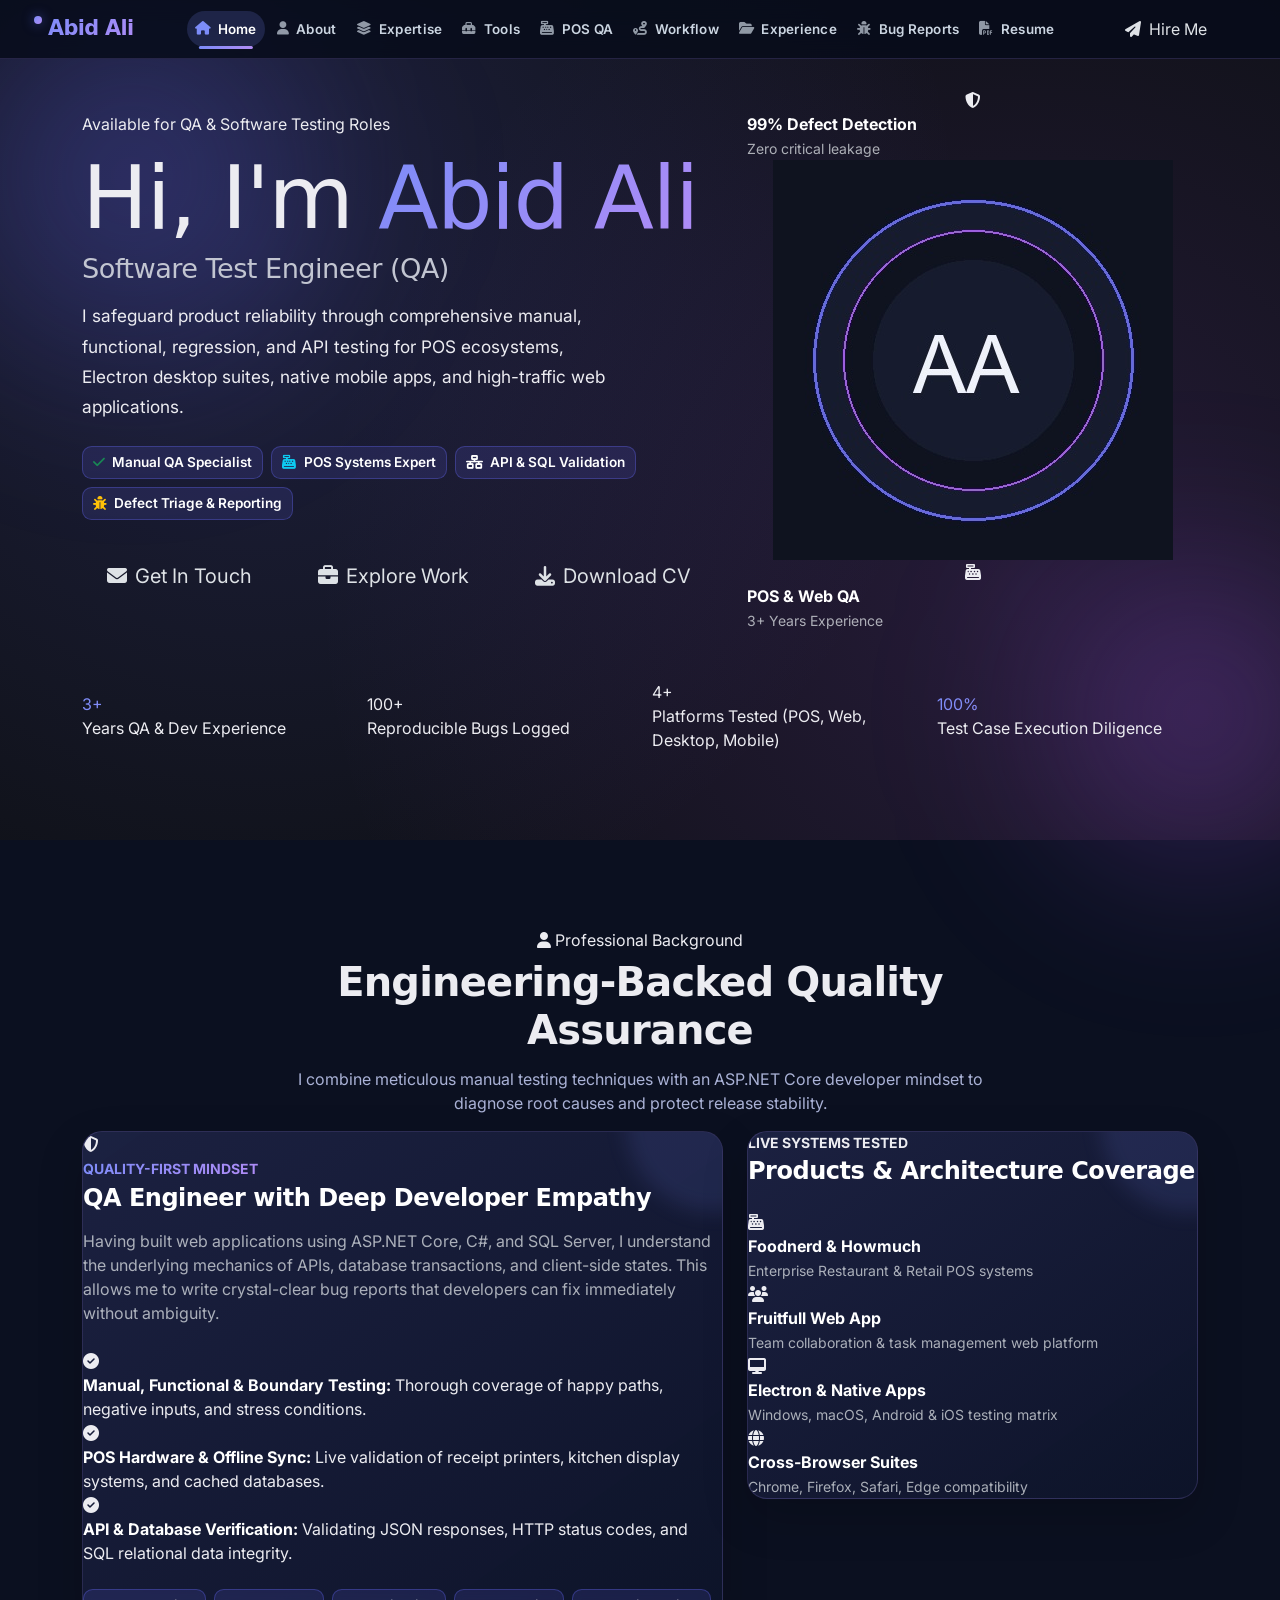
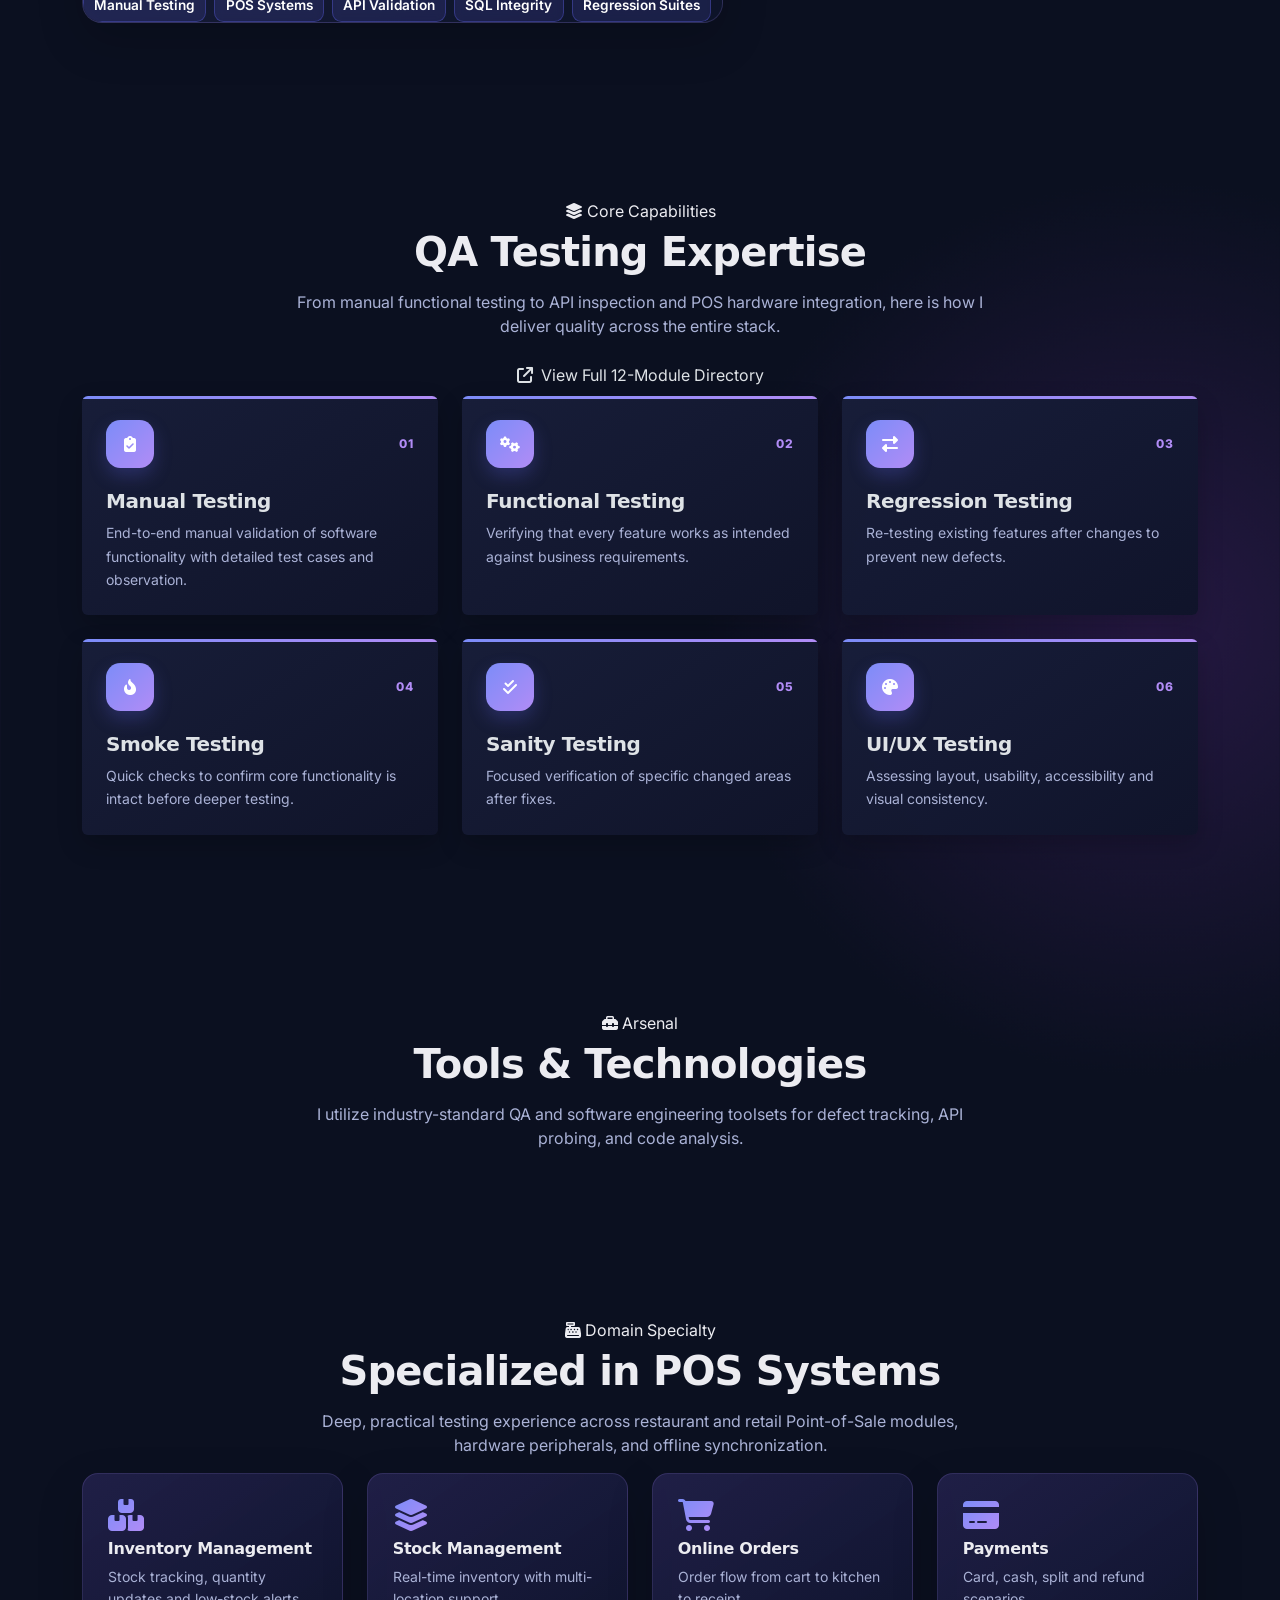
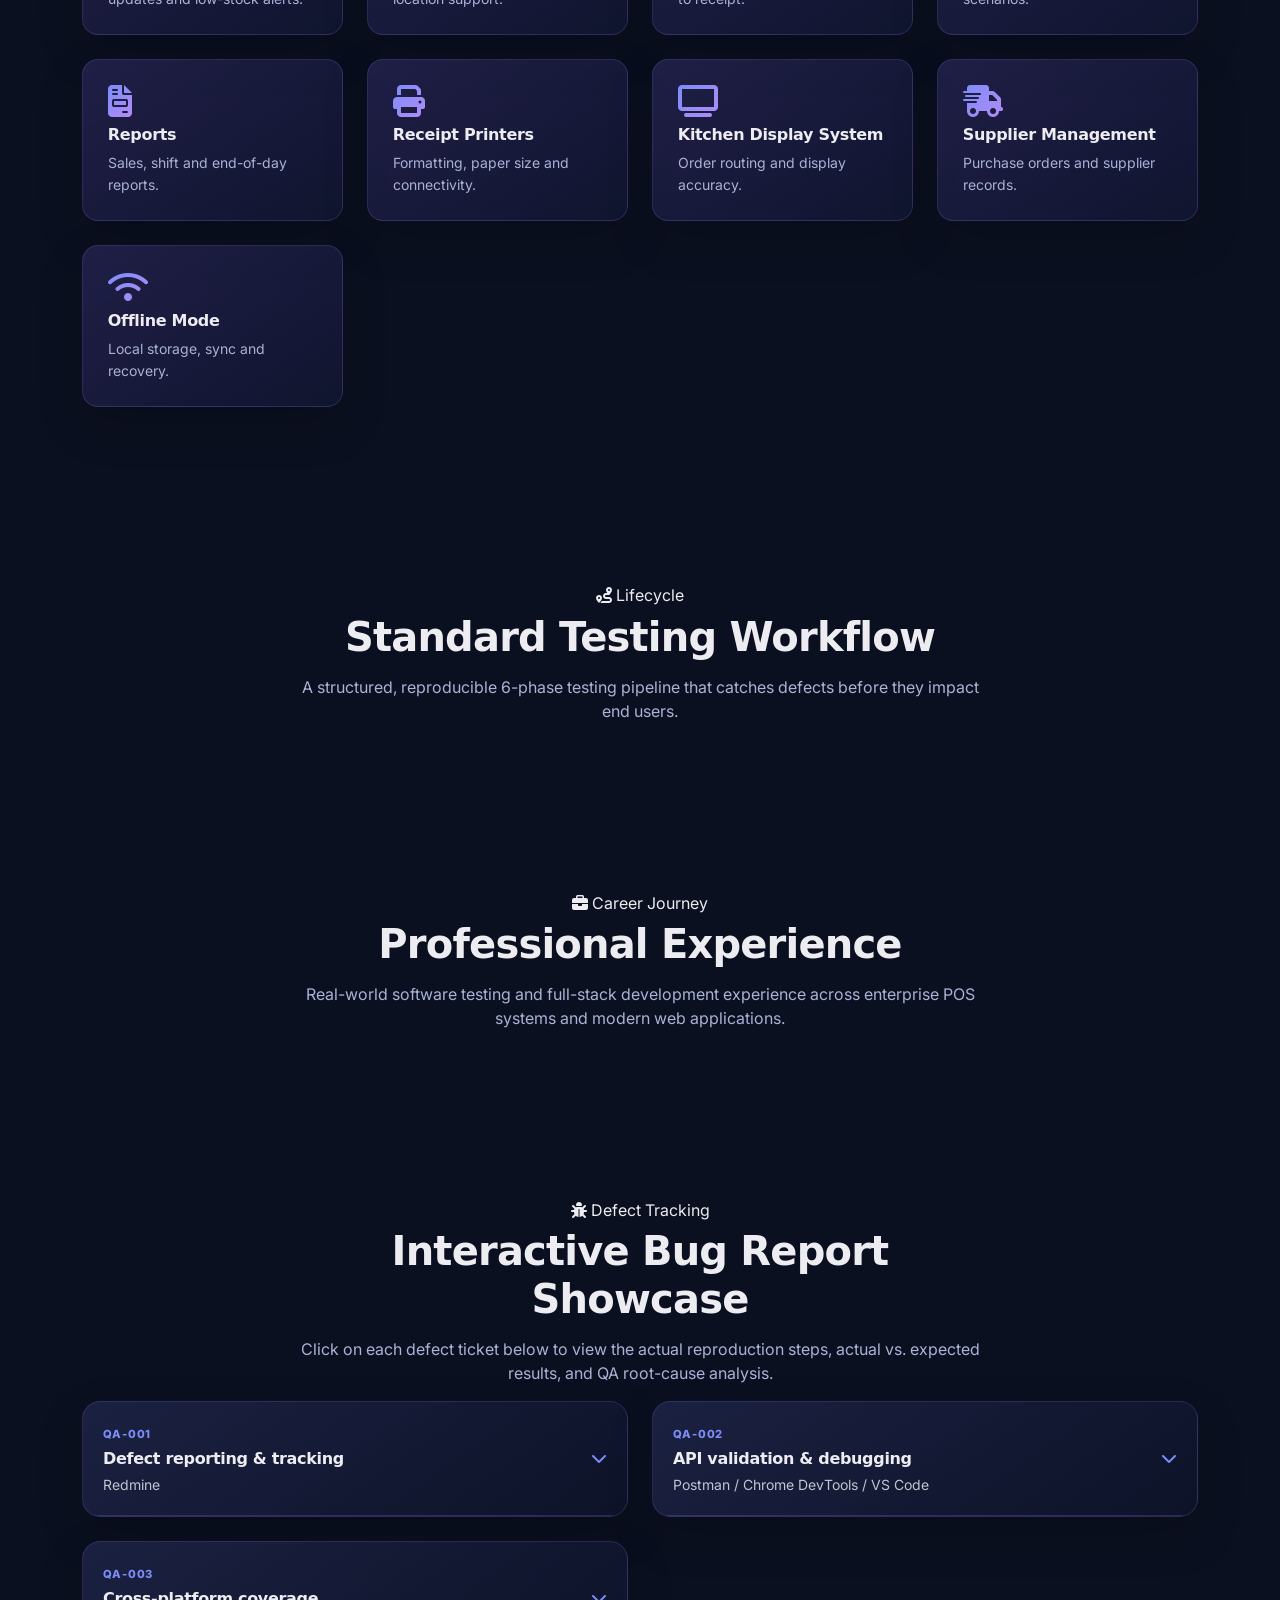
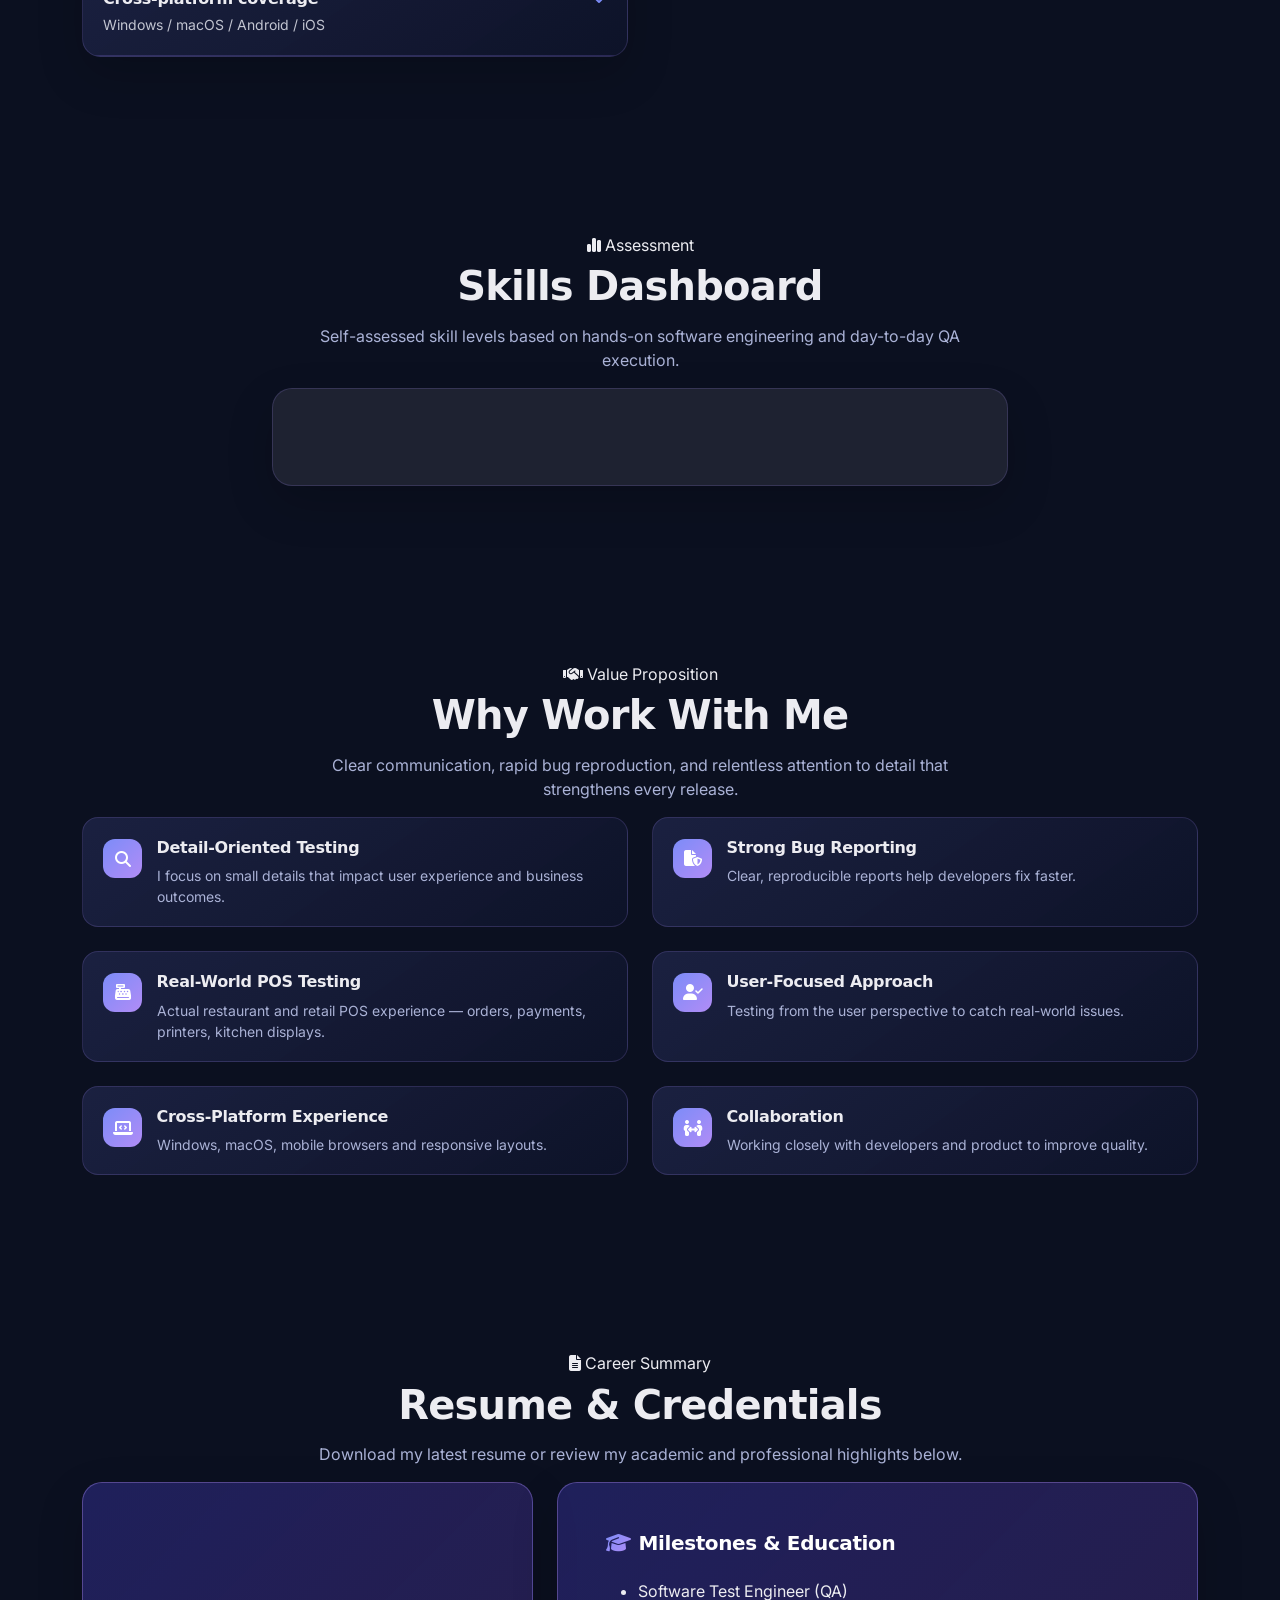
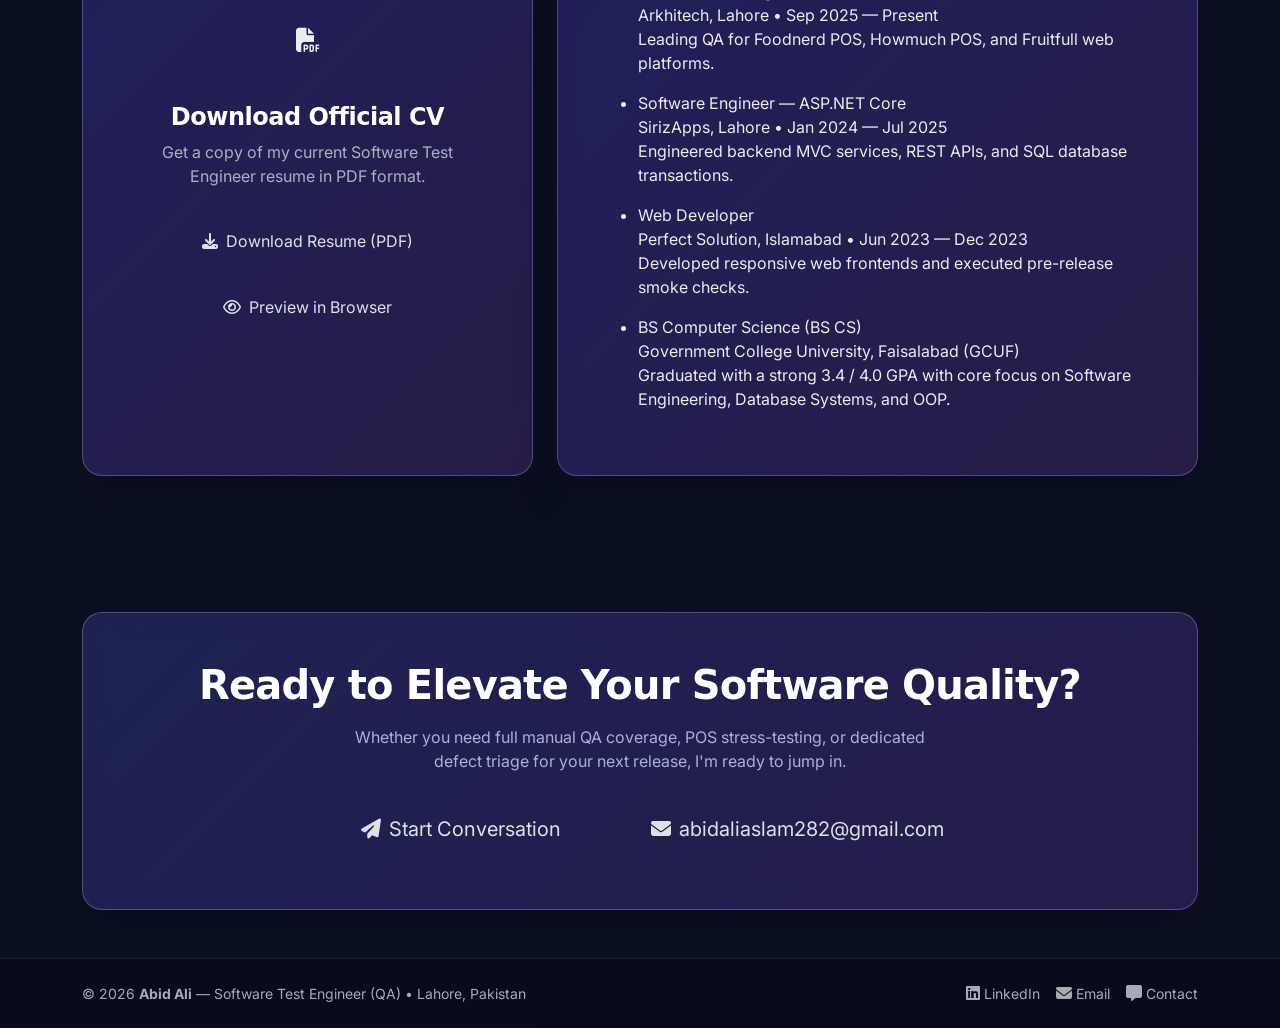
==== commit a9d94e70: "with new desgin" ====
--- a/index.html
+++ b/index.html
@@ -1,267 +1,471 @@
-<!DOCTYPE html>
-<html lang="en" data-bs-theme="dark">
-<head>
-  <meta charset="UTF-8" />
-  <meta name="viewport" content="width=device-width, initial-scale=1.0" />
-  <title>Abid Ali — Software Test Engineer (QA)</title>
-  <meta name="description" content="Portfolio of Abid Ali, Software Test Engineer (QA) in Lahore, Pakistan, experienced in POS, desktop, mobile and web application testing." />
+<!DOCTYPE html>
+<html lang="en" data-bs-theme="dark">
+<head>
+  <meta charset="UTF-8" />
+  <meta name="viewport" content="width=device-width, initial-scale=1.0" />
+  <title>Abid Ali — Software Test Engineer (QA) | Portfolio</title>
+  <meta name="description" content="Portfolio of Abid Ali, Software Test Engineer (QA) in Lahore, Pakistan. Specializing in POS systems, manual testing, API validation, regression testing, and cross-platform verification." />
+  <meta name="keywords" content="Software Test Engineer, QA Engineer, Manual Testing, POS Testing, API Testing, Postman, Bug Triage, Regression Testing, Abid Ali" />
   <meta property="og:title" content="Abid Ali — Software Test Engineer (QA)" />
-  <meta property="og:description" content="Manual QA across POS, Electron desktop, native mobile and web applications." />
-  <meta property="og:type" content="website" />
-  <link rel="preconnect" href="https://fonts.googleapis.com" />
-  <link rel="preconnect" href="https://fonts.gstatic.com" crossorigin />
-  <link href="https://fonts.googleapis.com/css2?family=Inter:wght@300;400;500;600;700;800;900&family=Poppins:wght@300;400;500;600;700;800&display=swap" rel="stylesheet" />
-  <link href="https://cdn.jsdelivr.net/npm/bootstrap@5.3.3/dist/css/bootstrap.min.css" rel="stylesheet" />
-  <link rel="stylesheet" href="https://cdnjs.cloudflare.com/ajax/libs/font-awesome/6.5.2/css/all.min.css" />
-  <link rel="stylesheet" href="css/style.css" />
-</head>
-<body>
-
-<!-- Nav -->
-<nav class="navbar navbar-expand-lg fixed-top glass-nav" id="mainNav" aria-label="Main">
-  <div class="container-fluid px-4 px-lg-5">
-    <a class="navbar-brand fw-bold text-gradient d-flex align-items-center gap-2" href="#home"><span>Abid Ali</span></a>
-    <button class="navbar-toggler border-0" type="button" data-bs-toggle="collapse" data-bs-target="#navMenu" aria-controls="navMenu" aria-expanded="false" aria-label="Toggle navigation"><i class="fa-solid fa-bars-staggered"></i></button>
-    <div class="collapse navbar-collapse" id="navMenu">
-      <ul class="navbar-nav ms-auto align-items-lg-center gap-lg-2">
-        <li class="nav-item"><a class="nav-link" href="#home"><i class="fa-solid fa-house"></i> Home</a></li>
-        <li class="nav-item"><a class="nav-link" href="#about"><i class="fa-solid fa-user"></i> About</a></li>
-        <li class="nav-item"><a class="nav-link" href="#expertise"><i class="fa-solid fa-layer-group"></i> Expertise</a></li>
-        <li class="nav-item"><a class="nav-link" href="#tools"><i class="fa-solid fa-toolbox"></i> Tools</a></li>
-        <li class="nav-item"><a class="nav-link" href="#pos"><i class="fa-solid fa-cash-register"></i> POS</a></li>
-        <li class="nav-item"><a class="nav-link" href="#projects"><i class="fa-solid fa-folder-open"></i> Projects</a></li>
-        <li class="nav-item"><a class="nav-link" href="#bugs"><i class="fa-solid fa-bug"></i> Bugs</a></li>
-        <li class="nav-item"><a class="nav-link" href="#resume"><i class="fa-solid fa-file-pdf"></i> Resume</a></li>
-        <li class="nav-item"><a class="nav-link" href="contact.html"><i class="fa-solid fa-envelope"></i> Contact</a></li>
-      </ul>
-    </div>
-  </div>
-</nav>
-
-<!-- Hero -->
-<section id="home" class="hero-section d-flex align-items-center position-relative overflow-hidden" aria-label="Hero">
-  <div class="hero-blob"></div>
-  <div class="hero-blob2"></div>
-  <div class="container py-5 position-relative z-1">
-    <div class="row align-items-center gy-5">
-      <div class="col-lg-7 order-2 order-lg-1 reveal-up">
-        <div class="d-flex flex-wrap gap-2 mb-3">
-          <span class="badge badge-glass">Manual Testing</span>
-          <span class="badge badge-glass">POS Testing</span>
-          <span class="badge badge-glass">API Testing</span>
-          <span class="badge badge-glass">SQL</span>
-        </div>
-        <h1 class="hero-title fw-extrabold mb-3">Hi, I'm <span class="text-gradient">Abid Ali</span></h1>
-        <h2 class="hero-subtitle fw-semibold mb-3">Software Test Engineer (QA)</h2>
-        <p class="hero-desc text-white-75 mb-4">I deliver reliable software through manual, functional, regression, exploratory and cross-platform testing for POS, desktop, mobile and web applications.</p>
-        <div class="d-flex flex-wrap gap-3">
-          <a href="contact.html" class="btn btn-primary btn-lg rounded-pill px-4 shadow">Hire Me</a>
-          <a href="#projects" class="btn btn-outline-light btn-lg rounded-pill px-4">View My Work</a>
-          <a href="#resume" class="btn hero-resume btn-lg rounded-pill px-4"><i class="fa-regular fa-file-lines me-2"></i>Resume</a>
-        </div>
-      </div>
-      <div class="col-lg-5 order-1 order-lg-2 text-center reveal-up">
-        <div class="profile-card mx-auto position-relative">
-          <div class="profile-ring"></div>
-          <img src="assets/images/profile.jpg" alt="Abid Ali — Software Test Engineer portrait" class="profile-img rounded-circle img-fluid shadow" loading="eager" />
-          <div class="floating-badge float-1"><i class="fa-solid fa-bug"></i></div>
-          <div class="floating-badge float-2"><i class="fa-solid fa-check-double"></i></div>
-        </div>
-      </div>
-    </div>
-  </div>
-</section>
-
-<!-- About -->
-<section id="about" class="py-5" aria-label="About">
-  <div class="container">
-    <div class="section-header text-center mb-5 reveal-up">
-      <span class="text-gradient fw-bold small text-uppercase tracking-widest">About Me</span>
-      <h2 class="display-6 fw-bold">My Background</h2>
-    </div>
-    <div class="row gy-4 align-items-stretch">
+  <meta property="og:description" content="Ensuring flawless releases across POS, web, mobile, and desktop platforms." />
+  <meta property="og:type" content="website" />
+
+  <!-- Google Fonts: Plus Jakarta Sans & Inter -->
+  <link rel="preconnect" href="https://fonts.googleapis.com" />
+  <link rel="preconnect" href="https://fonts.gstatic.com" crossorigin />
+  <link href="https://fonts.googleapis.com/css2?family=Inter:wght@300;400;500;600;700;800&family=Plus+Jakarta+Sans:wght@500;600;700;800&display=swap" rel="stylesheet" />
+
+  <!-- Bootstrap 5.3.3 CSS -->
+  <link href="https://cdn.jsdelivr.net/npm/bootstrap@5.3.3/dist/css/bootstrap.min.css" rel="stylesheet" />
+
+  <!-- Font Awesome 6.5.2 Icons -->
+  <link rel="stylesheet" href="https://cdnjs.cloudflare.com/ajax/libs/font-awesome/6.5.2/css/all.min.css" />
+
+  <!-- Custom Stylesheet -->
+  <link rel="stylesheet" href="css/style.css" />
+</head>
+<body>
+
+<!-- Navigation Bar -->
+<nav class="navbar navbar-expand-lg fixed-top glass-nav" id="mainNav" aria-label="Main Navigation">
+  <div class="container-fluid px-4 px-lg-5">
+    <a class="navbar-brand text-gradient" href="#home">
+      <span class="brand-dot"></span>
+      <span>Abid Ali</span>
+    </a>
+    <button class="navbar-toggler border-0 text-white" type="button" data-bs-toggle="collapse" data-bs-target="#navMenu" aria-controls="navMenu" aria-expanded="false" aria-label="Toggle navigation">
+      <i class="fa-solid fa-bars-staggered fs-5"></i>
+    </button>
+    <div class="collapse navbar-collapse" id="navMenu">
+      <ul class="navbar-nav mx-auto align-items-lg-center gap-lg-1">
+        <li class="nav-item"><a class="nav-link active" href="#home"><i class="fa-solid fa-house"></i> Home</a></li>
+        <li class="nav-item"><a class="nav-link" href="#about"><i class="fa-solid fa-user"></i> About</a></li>
+        <li class="nav-item"><a class="nav-link" href="#expertise"><i class="fa-solid fa-layer-group"></i> Expertise</a></li>
+        <li class="nav-item"><a class="nav-link" href="#tools"><i class="fa-solid fa-toolbox"></i> Tools</a></li>
+        <li class="nav-item"><a class="nav-link" href="#pos"><i class="fa-solid fa-cash-register"></i> POS QA</a></li>
+        <li class="nav-item"><a class="nav-link" href="#process"><i class="fa-solid fa-route"></i> Workflow</a></li>
+        <li class="nav-item"><a class="nav-link" href="#projects"><i class="fa-solid fa-folder-open"></i> Experience</a></li>
+        <li class="nav-item"><a class="nav-link" href="#bugs"><i class="fa-solid fa-bug"></i> Bug Reports</a></li>
+        <li class="nav-item"><a class="nav-link" href="#resume"><i class="fa-solid fa-file-pdf"></i> Resume</a></li>
+      </ul>
+      <div class="d-flex align-items-center gap-2 mt-3 mt-lg-0">
+        <a href="contact.html" class="btn btn-primary-glow rounded-pill px-4 py-2">
+          <i class="fa-solid fa-paper-plane me-2"></i>Hire Me
+        </a>
+      </div>
+    </div>
+  </div>
+</nav>
+
+<!-- Hero Section -->
+<section id="home" class="hero-section" aria-label="Hero Section">
+  <div class="hero-blob"></div>
+  <div class="hero-blob2"></div>
+  <div class="container position-relative z-1">
+    <div class="row align-items-center gy-5">
+      <div class="col-lg-7 order-2 order-lg-1 reveal-up">
+        <div class="mb-3">
+          <span class="badge-status">
+            <span class="pulse-dot"></span>
+            Available for QA &amp; Software Testing Roles
+          </span>
+        </div>
+        <h1 class="hero-title mb-2">Hi, I'm <span class="text-gradient">Abid Ali</span></h1>
+        <h2 class="hero-subtitle mb-3">Software Test Engineer (QA)</h2>
+        <p class="hero-desc mb-4">
+          I safeguard product reliability through comprehensive manual, functional, regression, and API testing for POS ecosystems, Electron desktop suites, native mobile apps, and high-traffic web applications.
+        </p>
+
+        <!-- Quick highlights pills -->
+        <div class="d-flex flex-wrap gap-2 mb-4">
+          <span class="badge-glass"><i class="fa-solid fa-check text-success me-1"></i> Manual QA Specialist</span>
+          <span class="badge-glass"><i class="fa-solid fa-cash-register text-info me-1"></i> POS Systems Expert</span>
+          <span class="badge-glass"><i class="fa-solid fa-network-wired text-primary-light me-1"></i> API &amp; SQL Validation</span>
+          <span class="badge-glass"><i class="fa-solid fa-bug text-warning me-1"></i> Defect Triage &amp; Reporting</span>
+        </div>
+
+        <div class="d-flex flex-wrap gap-3 align-items-center">
+          <a href="contact.html" class="btn btn-primary-glow btn-lg rounded-pill px-4 py-3">
+            <i class="fa-solid fa-envelope me-2"></i>Get In Touch
+          </a>
+          <a href="#projects" class="btn btn-glass btn-lg rounded-pill px-4 py-3">
+            <i class="fa-solid fa-briefcase me-2"></i>Explore Work
+          </a>
+          <a href="assets/Abid_Ali_QA_Resume.pdf" class="btn btn-glass btn-lg rounded-pill px-4 py-3" download>
+            <i class="fa-solid fa-download me-2"></i>Download CV
+          </a>
+        </div>
+      </div>
+
+      <!-- Avatar Showcase Card -->
+      <div class="col-lg-5 order-1 order-lg-2 text-center reveal-up">
+        <div class="profile-showcase">
+          <div class="hero-floating-card card-top-left">
+            <div class="hero-floating-icon" style="background: var(--gradient-primary);">
+              <i class="fa-solid fa-shield-halved"></i>
+            </div>
+            <div class="text-start">
+              <div class="fw-bold fs-6 text-white">99% Defect Detection</div>
+              <small class="text-muted">Zero critical leakage</small>
+            </div>
+          </div>
+
+          <div class="profile-avatar-box">
+            <img src="assets/images/profile.jpg" alt="Abid Ali — Software Test Engineer Portrait" loading="eager" />
+          </div>
+
+          <div class="hero-floating-card card-bottom-right">
+            <div class="hero-floating-icon" style="background: var(--gradient-cyan);">
+              <i class="fa-solid fa-cash-register"></i>
+            </div>
+            <div class="text-start">
+              <div class="fw-bold fs-6 text-white">POS &amp; Web QA</div>
+              <small class="text-muted">3+ Years Experience</small>
+            </div>
+          </div>
+        </div>
+      </div>
+    </div>
+
+    <!-- Quick Stats Banner -->
+    <div class="stats-banner reveal-up mt-5">
+      <div class="row g-4 justify-content-center align-items-center">
+        <div class="col-6 col-md-3 stat-item">
+          <div class="stat-number text-gradient">3+</div>
+          <div class="stat-label">Years QA &amp; Dev Experience</div>
+        </div>
+        <div class="col-6 col-md-3 stat-item">
+          <div class="stat-number text-gradient-cyan">100+</div>
+          <div class="stat-label">Reproducible Bugs Logged</div>
+        </div>
+        <div class="col-6 col-md-3 stat-item">
+          <div class="stat-number text-gradient-emerald">4+</div>
+          <div class="stat-label">Platforms Tested (POS, Web, Desktop, Mobile)</div>
+        </div>
+        <div class="col-6 col-md-3 stat-item">
+          <div class="stat-number text-gradient">100%</div>
+          <div class="stat-label">Test Case Execution Diligence</div>
+        </div>
+      </div>
+    </div>
+  </div>
+</section>
+
+<!-- About Section -->
+<section id="about" aria-label="About Me">
+  <div class="container">
+    <div class="section-header text-center reveal-up">
+      <span class="section-tag"><i class="fa-solid fa-user"></i> Professional Background</span>
+      <h2 class="display-6 fw-bold">Engineering-Backed Quality Assurance</h2>
+      <p class="text-white-75">I combine meticulous manual testing techniques with an ASP.NET Core developer mindset to diagnose root causes and protect release stability.</p>
+    </div>
+
+    <div class="row g-4 align-items-stretch">
+      <!-- Left Card: Philosophy & Methodology -->
       <div class="col-lg-7 reveal-up">
-        <div class="glass-card about-card p-4 p-lg-5 rounded-4 h-100">
-          <div class="about-icon"><i class="fa-solid fa-shield-halved"></i></div>
-          <span class="about-eyebrow">Quality-first mindset</span>
-          <h3 class="h4 fw-bold mb-3">QA Engineer with a developer's perspective</h3>
-          <p class="mb-4">I test POS, desktop, mobile and web applications to find issues early and help teams release reliable software. My ASP.NET Core background helps me understand requirements, reproduce defects and communicate them clearly.</p>
-          <div class="about-focus mb-4">
-            <div><i class="fa-solid fa-check"></i><span>Manual, functional &amp; regression testing</span></div>
-            <div><i class="fa-solid fa-check"></i><span>API validation &amp; bug reporting</span></div>
-            <div><i class="fa-solid fa-check"></i><span>Windows, macOS, Android, iOS &amp; browsers</span></div>
-          </div>
-          <ul class="list-unstyled d-flex flex-wrap gap-2 mb-0">
-            <li><span class="badge badge-glass">Manual Testing</span></li>
-            <li><span class="badge badge-glass">POS Testing</span></li>
-            <li><span class="badge badge-glass">API Testing</span></li>
-            <li><span class="badge badge-glass">Database Testing</span></li>
-            <li><span class="badge badge-glass">Regression Testing</span></li>
-          </ul>
-        </div>
-      </div>
-      <div class="col-lg-5 reveal-up">
-        <div class="glass-card about-card about-coverage-card p-4 p-lg-5 rounded-4 h-100">
-          <span class="about-eyebrow">Current coverage</span>
-          <h3 class="h4 fw-bold mb-3">Products &amp; platforms</h3>
-          <div class="about-coverage">
-            <div><i class="fa-solid fa-cash-register"></i><span><strong>Foodnerd &amp; Howmuch</strong><small>POS systems</small></span></div>
-            <div><i class="fa-solid fa-users"></i><span><strong>Fruitfull</strong><small>Team-management web app</small></span></div>
-            <div><i class="fa-solid fa-desktop"></i><span><strong>Electron &amp; native apps</strong><small>Desktop and mobile testing</small></span></div>
-            <div><i class="fa-solid fa-globe"></i><span><strong>Web platforms</strong><small>Cross-browser validation</small></span></div>
-          </div>
-        </div>
-      </div>
-    </div>
-  </div>
-</section>
-
-<!-- Expertise -->
-<section id="expertise" class="py-5" aria-label="QA Expertise">
-  <div class="container">
-    <div class="section-header text-center mb-5 reveal-up">
-      <span class="text-gradient fw-bold small text-uppercase tracking-widest">My Skills</span>
-      <h2 class="display-6 fw-bold">QA Expertise</h2>
-      <p class="text-white-75">Manual Testing, POS, API, Database, Cross-Platform and more.</p>
-      <a href="expertise.html" class="btn btn-primary rounded-pill px-4 mt-3 shadow">View Full Expertise</a>
-    </div>
-    <div class="row g-4" id="expertGrid"></div>
-  </div>
-</section>
-
-<!-- Tools -->
-<section id="tools" class="py-5" aria-label="Tools and Technologies">
-  <div class="container">
-    <div class="section-header text-center mb-5 reveal-up">
-      <span class="text-gradient fw-bold small text-uppercase tracking-widest">Tech Stack</span>
-      <h2 class="display-6 fw-bold">Tools &amp; Technologies</h2>
-    </div>
-    <div class="row gy-4 justify-content-center">
-      <div class="col-lg-8 reveal-up">
-        <div class="glass-card p-4 p-lg-5 rounded-4">
-          <p class="text-white-75 mb-4">I use Postman, Redmine, Chrome DevTools and VS Code Debugger for testing, defect tracking and debugging. My development background includes C#, JavaScript, SQL, ASP.NET Core, MVC, jQuery and Bootstrap.</p>
-          <div class="row g-3" id="toolGrid"></div>
-        </div>
-      </div>
-    </div>
-  </div>
-</section>
-
-<!-- POS Testing -->
-<section id="pos" class="py-5" aria-label="POS Testing Expertise">
-  <div class="container">
-    <div class="section-header text-center mb-5 reveal-up">
-      <span class="text-gradient fw-bold small text-uppercase tracking-widest">Specialization</span>
-      <h2 class="display-6 fw-bold">Specialized in POS Testing</h2>
-    </div>
-    <div class="row g-4" id="posGrid"></div>
-  </div>
-</section>
-
-<!-- Process -->
-<section id="process" class="py-5" aria-label="Testing Process">
-  <div class="container">
-    <div class="section-header text-center mb-5 reveal-up">
-      <span class="text-gradient fw-bold small text-uppercase tracking-widest">Workflow</span>
-      <h2 class="display-6 fw-bold">Testing Process</h2>
-    </div>
-    <div class="process-steps" id="processSteps" aria-label="Testing workflow"></div>
-  </div>
-</section>
-
-<!-- Projects -->
-<section id="projects" class="py-5" aria-label="Projects">
-  <div class="container">
-    <div class="section-header text-center mb-5 reveal-up">
-      <span class="text-gradient fw-bold small text-uppercase tracking-widest">Portfolio</span>
+        <div class="glass-card about-card">
+          <div class="about-header-icon">
+            <i class="fa-solid fa-shield-halved"></i>
+          </div>
+          <span class="text-gradient fw-bold text-uppercase tracking-wider small">Quality-First Mindset</span>
+          <h3 class="h4 fw-bold mt-1 mb-3 text-white">QA Engineer with Deep Developer Empathy</h3>
+          <p class="text-muted mb-4">
+            Having built web applications using ASP.NET Core, C#, and SQL Server, I understand the underlying mechanics of APIs, database transactions, and client-side states. This allows me to write crystal-clear bug reports that developers can fix immediately without ambiguity.
+          </p>
+
+          <div class="mb-4">
+            <div class="about-check-item">
+              <i class="fa-solid fa-circle-check"></i>
+              <div><strong class="text-white">Manual, Functional &amp; Boundary Testing:</strong> Thorough coverage of happy paths, negative inputs, and stress conditions.</div>
+            </div>
+            <div class="about-check-item">
+              <i class="fa-solid fa-circle-check"></i>
+              <div><strong class="text-white">POS Hardware &amp; Offline Sync:</strong> Live validation of receipt printers, kitchen display systems, and cached databases.</div>
+            </div>
+            <div class="about-check-item">
+              <i class="fa-solid fa-circle-check"></i>
+              <div><strong class="text-white">API &amp; Database Verification:</strong> Validating JSON responses, HTTP status codes, and SQL relational data integrity.</div>
+            </div>
+          </div>
+
+          <div class="d-flex flex-wrap gap-2">
+            <span class="badge-glass">Manual Testing</span>
+            <span class="badge-glass">POS Systems</span>
+            <span class="badge-glass">API Validation</span>
+            <span class="badge-glass">SQL Integrity</span>
+            <span class="badge-glass">Regression Suites</span>
+          </div>
+        </div>
+      </div>
+
+      <!-- Right Card: Live Product Coverage -->
+      <div class="col-lg-5 reveal-up">
+        <div class="glass-card about-card d-flex flex-column justify-content-center">
+          <span class="text-gradient-cyan fw-bold text-uppercase tracking-wider small mb-1">Live Systems Tested</span>
+          <h3 class="h4 fw-bold text-white mb-4">Products &amp; Architecture Coverage</h3>
+
+          <div class="coverage-item-card">
+            <div class="coverage-icon-box">
+              <i class="fa-solid fa-cash-register"></i>
+            </div>
+            <div>
+              <strong class="text-white d-block">Foodnerd &amp; Howmuch</strong>
+              <small class="text-muted">Enterprise Restaurant &amp; Retail POS systems</small>
+            </div>
+          </div>
+
+          <div class="coverage-item-card">
+            <div class="coverage-icon-box">
+              <i class="fa-solid fa-users"></i>
+            </div>
+            <div>
+              <strong class="text-white d-block">Fruitfull Web App</strong>
+              <small class="text-muted">Team collaboration &amp; task management web platform</small>
+            </div>
+          </div>
+
+          <div class="coverage-item-card">
+            <div class="coverage-icon-box">
+              <i class="fa-solid fa-desktop"></i>
+            </div>
+            <div>
+              <strong class="text-white d-block">Electron &amp; Native Apps</strong>
+              <small class="text-muted">Windows, macOS, Android &amp; iOS testing matrix</small>
+            </div>
+          </div>
+
+          <div class="coverage-item-card mb-0">
+            <div class="coverage-icon-box">
+              <i class="fa-solid fa-globe"></i>
+            </div>
+            <div>
+              <strong class="text-white d-block">Cross-Browser Suites</strong>
+              <small class="text-muted">Chrome, Firefox, Safari, Edge compatibility</small>
+            </div>
+          </div>
+        </div>
+      </div>
+    </div>
+  </div>
+</section>
+
+<!-- QA Expertise Section -->
+<section id="expertise" aria-label="QA Expertise">
+  <div class="container">
+    <div class="section-header text-center reveal-up">
+      <span class="section-tag"><i class="fa-solid fa-layer-group"></i> Core Capabilities</span>
+      <h2 class="display-6 fw-bold">QA Testing Expertise</h2>
+      <p class="text-white-75">From manual functional testing to API inspection and POS hardware integration, here is how I deliver quality across the entire stack.</p>
+      <div class="mt-3">
+        <a href="expertise.html" class="btn btn-glass rounded-pill px-4 py-2">
+          <i class="fa-solid fa-arrow-up-right-from-square me-2"></i>View Full 12-Module Directory
+        </a>
+      </div>
+    </div>
+
+    <!-- Featured 6 Grid -->
+    <div class="row g-4" id="expertGrid"></div>
+  </div>
+</section>
+
+<!-- Tools & Technologies Section -->
+<section id="tools" aria-label="Tools and Technologies">
+  <div class="container">
+    <div class="section-header text-center reveal-up">
+      <span class="section-tag"><i class="fa-solid fa-toolbox"></i> Arsenal</span>
+      <h2 class="display-6 fw-bold">Tools &amp; Technologies</h2>
+      <p class="text-white-75">I utilize industry-standard QA and software engineering toolsets for defect tracking, API probing, and code analysis.</p>
+    </div>
+
+    <div class="row g-4" id="toolsGrid"></div>
+  </div>
+</section>
+
+<!-- POS Testing Specialization Section -->
+<section id="pos" aria-label="POS Specialization">
+  <div class="container">
+    <div class="section-header text-center reveal-up">
+      <span class="section-tag"><i class="fa-solid fa-cash-register"></i> Domain Specialty</span>
+      <h2 class="display-6 fw-bold">Specialized in POS Systems</h2>
+      <p class="text-white-75">Deep, practical testing experience across restaurant and retail Point-of-Sale modules, hardware peripherals, and offline synchronization.</p>
+    </div>
+
+    <div class="row g-4" id="posGrid"></div>
+  </div>
+</section>
+
+<!-- Testing Workflow / Process Section -->
+<section id="process" aria-label="Testing Workflow">
+  <div class="container">
+    <div class="section-header text-center reveal-up">
+      <span class="section-tag"><i class="fa-solid fa-route"></i> Lifecycle</span>
+      <h2 class="display-6 fw-bold">Standard Testing Workflow</h2>
+      <p class="text-white-75">A structured, reproducible 6-phase testing pipeline that catches defects before they impact end users.</p>
+    </div>
+
+    <div class="row g-4" id="processGrid"></div>
+  </div>
+</section>
+
+<!-- Professional Experience / Projects Section -->
+<section id="projects" aria-label="Professional Experience">
+  <div class="container">
+    <div class="section-header text-center reveal-up">
+      <span class="section-tag"><i class="fa-solid fa-briefcase"></i> Career Journey</span>
       <h2 class="display-6 fw-bold">Professional Experience</h2>
-      <p class="text-white-75">Software testing and development experience across POS, desktop, mobile and web applications.</p>
-    </div>
-    <div class="row g-4" id="projectGrid"></div>
-  </div>
-</section>
-
-<!-- Bugs -->
-<section id="bugs" class="py-5" aria-label="Bug Reports Showcase">
-  <div class="container">
-    <div class="section-header text-center mb-5 reveal-up">
-      <span class="text-gradient fw-bold small text-uppercase tracking-widest">Quality</span>
-      <h2 class="display-6 fw-bold">Bug Reporting Showcase</h2>
-    </div>
-    <div class="row g-4" id="bugGrid"></div>
-  </div>
-</section>
-
-<!-- Skills Dashboard -->
-<section id="skills" class="py-5" aria-label="Skills Dashboard">
-  <div class="container">
-    <div class="section-header text-center mb-5 reveal-up">
-      <span class="text-gradient fw-bold small text-uppercase tracking-widest">Self Assessment</span>
-      <h2 class="display-6 fw-bold">Skills Dashboard</h2>
-      <p class="text-white-75">Self-assessed skill levels based on hands-on experience — not official certifications.</p>
-    </div>
-    <div class="row gy-4 justify-content-center">
-      <div class="col-lg-7 reveal-up">
-        <div class="glass-card p-4 p-lg-5 rounded-4" id="skillsPanel"></div>
-      </div>
-    </div>
-  </div>
-</section>
-
-<!-- Why Work -->
-<section id="why" class="py-5" aria-label="Why Work With Me">
-  <div class="container">
-    <div class="section-header text-center mb-5 reveal-up">
-      <span class="text-gradient fw-bold small text-uppercase tracking-widest">Value</span>
-      <h2 class="display-6 fw-bold">Why Work With Me</h2>
-    </div>
-    <div class="row g-4 align-items-stretch">
-      <div class="col-lg-4 reveal-up">
-        <div class="why-feature h-100">
-          <img src="assets/images/profile.jpg" alt="Abid Ali, Software Test Engineer" class="why-photo" loading="lazy">
-          <div class="why-feature-content"><span class="about-eyebrow">Working style</span><h3 class="h4 fw-bold">Quality that supports every release.</h3><p class="text-white-75 mb-0">A practical, detail-focused approach backed by QA and development experience.</p></div>
-        </div>
-      </div>
-      <div class="col-lg-8"><div class="row g-4" id="whyGrid"></div></div>
-    </div>
-  </div>
-</section>
-
-<!-- Resume -->
-<section id="resume" class="py-5" aria-label="Resume">
-  <div class="container">
-    <div class="section-header text-center mb-5 reveal-up">
-      <span class="text-gradient fw-bold small text-uppercase tracking-widest">Career</span>
-      <h2 class="display-6 fw-bold">Resume</h2>
-    </div>
-    <div class="row justify-content-center reveal-up">
-      <div class="col-lg-7">
-        <div class="glass-card p-4 p-lg-5 rounded-4 text-center">
-          <h3 class="h4 fw-bold mb-2">Download My CV</h3>
-          <p class="text-white-75 mb-4">Get a copy of my current resume in PDF format.</p>
-          <div class="resume-actions d-flex justify-content-center gap-3 flex-wrap">
-            <a href="assets/Abid_Ali_QA_Resume.pdf" class="btn resume-download rounded-pill" download><i class="fa-solid fa-download"></i> Download CV</a>
-            <a href="assets/Abid_Ali_QA_Resume.pdf" class="btn resume-view rounded-pill" target="_blank" rel="noopener"><i class="fa-regular fa-eye"></i> View Resume</a>
-          </div>
-        </div>
-        <div class="glass-card p-4 p-lg-5 rounded-4 mt-4">
-          <h4 class="fw-bold mb-3">Experience Highlights</h4>
-          <div class="d-flex gap-3 mb-3"><i class="fa-regular fa-circle-check text-gradient fs-5"></i><div><strong>Software Test Engineer (QA)</strong> — Arkhitech, Lahore · Sep 2025–Present</div></div>
-          <div class="d-flex gap-3 mb-3"><i class="fa-regular fa-circle-check text-gradient fs-5"></i><div><strong>Software Engineer — ASP.NET Core Developer</strong> — SirizApps, Lahore · Jan 2024–Jul 2025</div></div>
-          <div class="d-flex gap-3 mb-3"><i class="fa-regular fa-circle-check text-gradient fs-5"></i><div><strong>Web Developer</strong> — Perfect Solution, Islamabad · Jun 2023–Dec 2023</div></div>
-          <div class="d-flex gap-3"><i class="fa-regular fa-circle-check text-gradient fs-5"></i><div><strong>BS Computer Science</strong> — Government College University, Faisalabad · GPA: 3.4 / 4.0</div></div>
-        </div>
-      </div>
-    </div>
-  </div>
-</section>
-
-<!-- Footer -->
-<footer class="py-4 text-center text-white-50 small" aria-label="Footer">
-  <div class="container">Abid Ali — Software Test Engineer (QA) · Lahore, Pakistan</div>
-</footer>
-
+      <p class="text-white-75">Real-world software testing and full-stack development experience across enterprise POS systems and modern web applications.</p>
+    </div>
+
+    <div class="row g-4" id="projectsGrid"></div>
+  </div>
+</section>
+
+<!-- Bug Reports Showcase Section -->
+<section id="bugs" aria-label="Bug Reports Showcase">
+  <div class="container">
+    <div class="section-header text-center reveal-up">
+      <span class="section-tag"><i class="fa-solid fa-bug"></i> Defect Tracking</span>
+      <h2 class="display-6 fw-bold">Interactive Bug Report Showcase</h2>
+      <p class="text-white-75">Click on each defect ticket below to view the actual reproduction steps, actual vs. expected results, and QA root-cause analysis.</p>
+    </div>
+
+    <div class="row g-4" id="bugGrid"></div>
+  </div>
+</section>
+
+<!-- Skills Dashboard Section -->
+<section id="skills" aria-label="Skills Dashboard">
+  <div class="container">
+    <div class="section-header text-center reveal-up">
+      <span class="section-tag"><i class="fa-solid fa-chart-simple"></i> Assessment</span>
+      <h2 class="display-6 fw-bold">Skills Dashboard</h2>
+      <p class="text-white-75">Self-assessed skill levels based on hands-on software engineering and day-to-day QA execution.</p>
+    </div>
+
+    <div class="row justify-content-center">
+      <div class="col-lg-8 reveal-up">
+        <div class="glass-card p-4 p-lg-5" id="skillsContainer"></div>
+      </div>
+    </div>
+  </div>
+</section>
+
+<!-- Why Work With Me Section -->
+<section id="why" aria-label="Why Work With Me">
+  <div class="container">
+    <div class="section-header text-center reveal-up">
+      <span class="section-tag"><i class="fa-solid fa-handshake"></i> Value Proposition</span>
+      <h2 class="display-6 fw-bold">Why Work With Me</h2>
+      <p class="text-white-75">Clear communication, rapid bug reproduction, and relentless attention to detail that strengthens every release.</p>
+    </div>
+
+    <div class="row g-4" id="whyGrid"></div>
+  </div>
+</section>
+
+<!-- Resume Section -->
+<section id="resume" aria-label="Resume and Education">
+  <div class="container">
+    <div class="section-header text-center reveal-up">
+      <span class="section-tag"><i class="fa-solid fa-file-lines"></i> Career Summary</span>
+      <h2 class="display-6 fw-bold">Resume &amp; Credentials</h2>
+      <p class="text-white-75">Download my latest resume or review my academic and professional highlights below.</p>
+    </div>
+
+    <div class="row g-4 justify-content-center">
+      <!-- Download Box -->
+      <div class="col-lg-5 reveal-up">
+        <div class="glass-card p-4 p-lg-5 text-center h-100 d-flex flex-column justify-content-center">
+          <div class="expertise-icon-box mx-auto mb-3" style="width: 4rem; height: 4rem; font-size: 1.5rem;">
+            <i class="fa-solid fa-file-pdf"></i>
+          </div>
+          <h3 class="h4 fw-bold text-white mb-2">Download Official CV</h3>
+          <p class="text-muted mb-4">Get a copy of my current Software Test Engineer resume in PDF format.</p>
+          <div class="d-flex flex-column gap-2">
+            <a href="assets/Abid_Ali_QA_Resume.pdf" class="btn btn-primary-glow rounded-pill py-3" download>
+              <i class="fa-solid fa-download me-2"></i>Download Resume (PDF)
+            </a>
+            <a href="assets/Abid_Ali_QA_Resume.pdf" class="btn btn-glass rounded-pill py-3" target="_blank" rel="noopener">
+              <i class="fa-regular fa-eye me-2"></i>Preview in Browser
+            </a>
+          </div>
+        </div>
+      </div>
+
+      <!-- Timeline Highlights -->
+      <div class="col-lg-7 reveal-up">
+        <div class="glass-card p-4 p-lg-5 h-100">
+          <h3 class="h5 fw-bold text-white mb-4"><i class="fa-solid fa-graduation-cap text-gradient me-2"></i>Milestones &amp; Education</h3>
+          <ul class="timeline-list">
+            <li class="timeline-item">
+              <div class="timeline-dot"></div>
+              <div class="timeline-role">Software Test Engineer (QA)</div>
+              <div class="timeline-company">Arkhitech, Lahore • Sep 2025 — Present</div>
+              <p class="timeline-desc">Leading QA for Foodnerd POS, Howmuch POS, and Fruitfull web platforms.</p>
+            </li>
+            <li class="timeline-item">
+              <div class="timeline-dot"></div>
+              <div class="timeline-role">Software Engineer — ASP.NET Core</div>
+              <div class="timeline-company">SirizApps, Lahore • Jan 2024 — Jul 2025</div>
+              <p class="timeline-desc">Engineered backend MVC services, REST APIs, and SQL database transactions.</p>
+            </li>
+            <li class="timeline-item">
+              <div class="timeline-dot"></div>
+              <div class="timeline-role">Web Developer</div>
+              <div class="timeline-company">Perfect Solution, Islamabad • Jun 2023 — Dec 2023</div>
+              <p class="timeline-desc">Developed responsive web frontends and executed pre-release smoke checks.</p>
+            </li>
+            <li class="timeline-item">
+              <div class="timeline-dot"></div>
+              <div class="timeline-role">BS Computer Science (BS CS)</div>
+              <div class="timeline-company">Government College University, Faisalabad (GCUF)</div>
+              <p class="timeline-desc">Graduated with a strong 3.4 / 4.0 GPA with core focus on Software Engineering, Database Systems, and OOP.</p>
+            </li>
+          </ul>
+        </div>
+      </div>
+    </div>
+  </div>
+</section>
+
+<!-- Ready to Collaborate CTA Banner -->
+<section class="py-5" aria-label="Collaborate CTA">
+  <div class="container">
+    <div class="glass-card p-4 p-lg-5 text-center position-relative overflow-hidden reveal-up" style="background: linear-gradient(135deg, rgba(99,102,241,0.22) 0%, rgba(168,85,247,0.18) 100%); border-color: rgba(167,139,250,0.4);">
+      <h2 class="display-6 fw-bold text-white mb-3">Ready to Elevate Your Software Quality?</h2>
+      <p class="text-white-75 mb-4 mx-auto" style="max-width: 600px;">
+        Whether you need full manual QA coverage, POS stress-testing, or dedicated defect triage for your next release, I'm ready to jump in.
+      </p>
+      <div class="d-flex justify-content-center flex-wrap gap-3">
+        <a href="contact.html" class="btn btn-primary-glow btn-lg rounded-pill px-5 py-3">
+          <i class="fa-solid fa-paper-plane me-2"></i>Start Conversation
+        </a>
+        <a href="mailto:abidaliaslam282@gmail.com" class="btn btn-glass btn-lg rounded-pill px-4 py-3">
+          <i class="fa-solid fa-envelope me-2"></i>abidaliaslam282@gmail.com
+        </a>
+      </div>
+    </div>
+  </div>
+</section>
+
+<!-- Footer -->
+<footer class="py-4 text-center text-muted small" aria-label="Footer">
+  <div class="container d-flex flex-column flex-md-row justify-content-between align-items-center gap-3">
+    <div>
+      © 2026 <strong>Abid Ali</strong> — Software Test Engineer (QA) • Lahore, Pakistan
+    </div>
+    <div class="d-flex gap-3">
+      <a href="https://www.linkedin.com/in/abidali4438" target="_blank" rel="noopener" class="text-muted"><i class="fa-brands fa-linkedin fs-6"></i> LinkedIn</a>
+      <a href="mailto:abidaliaslam282@gmail.com" class="text-muted"><i class="fa-solid fa-envelope fs-6"></i> Email</a>
+      <a href="contact.html" class="text-muted"><i class="fa-solid fa-message fs-6"></i> Contact</a>
+    </div>
+  </div>
+</footer>
+
+<!-- Bootstrap 5.3.3 JS Bundle -->
 <script src="https://cdn.jsdelivr.net/npm/bootstrap@5.3.3/dist/js/bootstrap.bundle.min.js"></script>
+
+<!-- Custom Script -->
 <script src="js/script.js"></script>
-</body>
-</html>
+</body>
+</html>
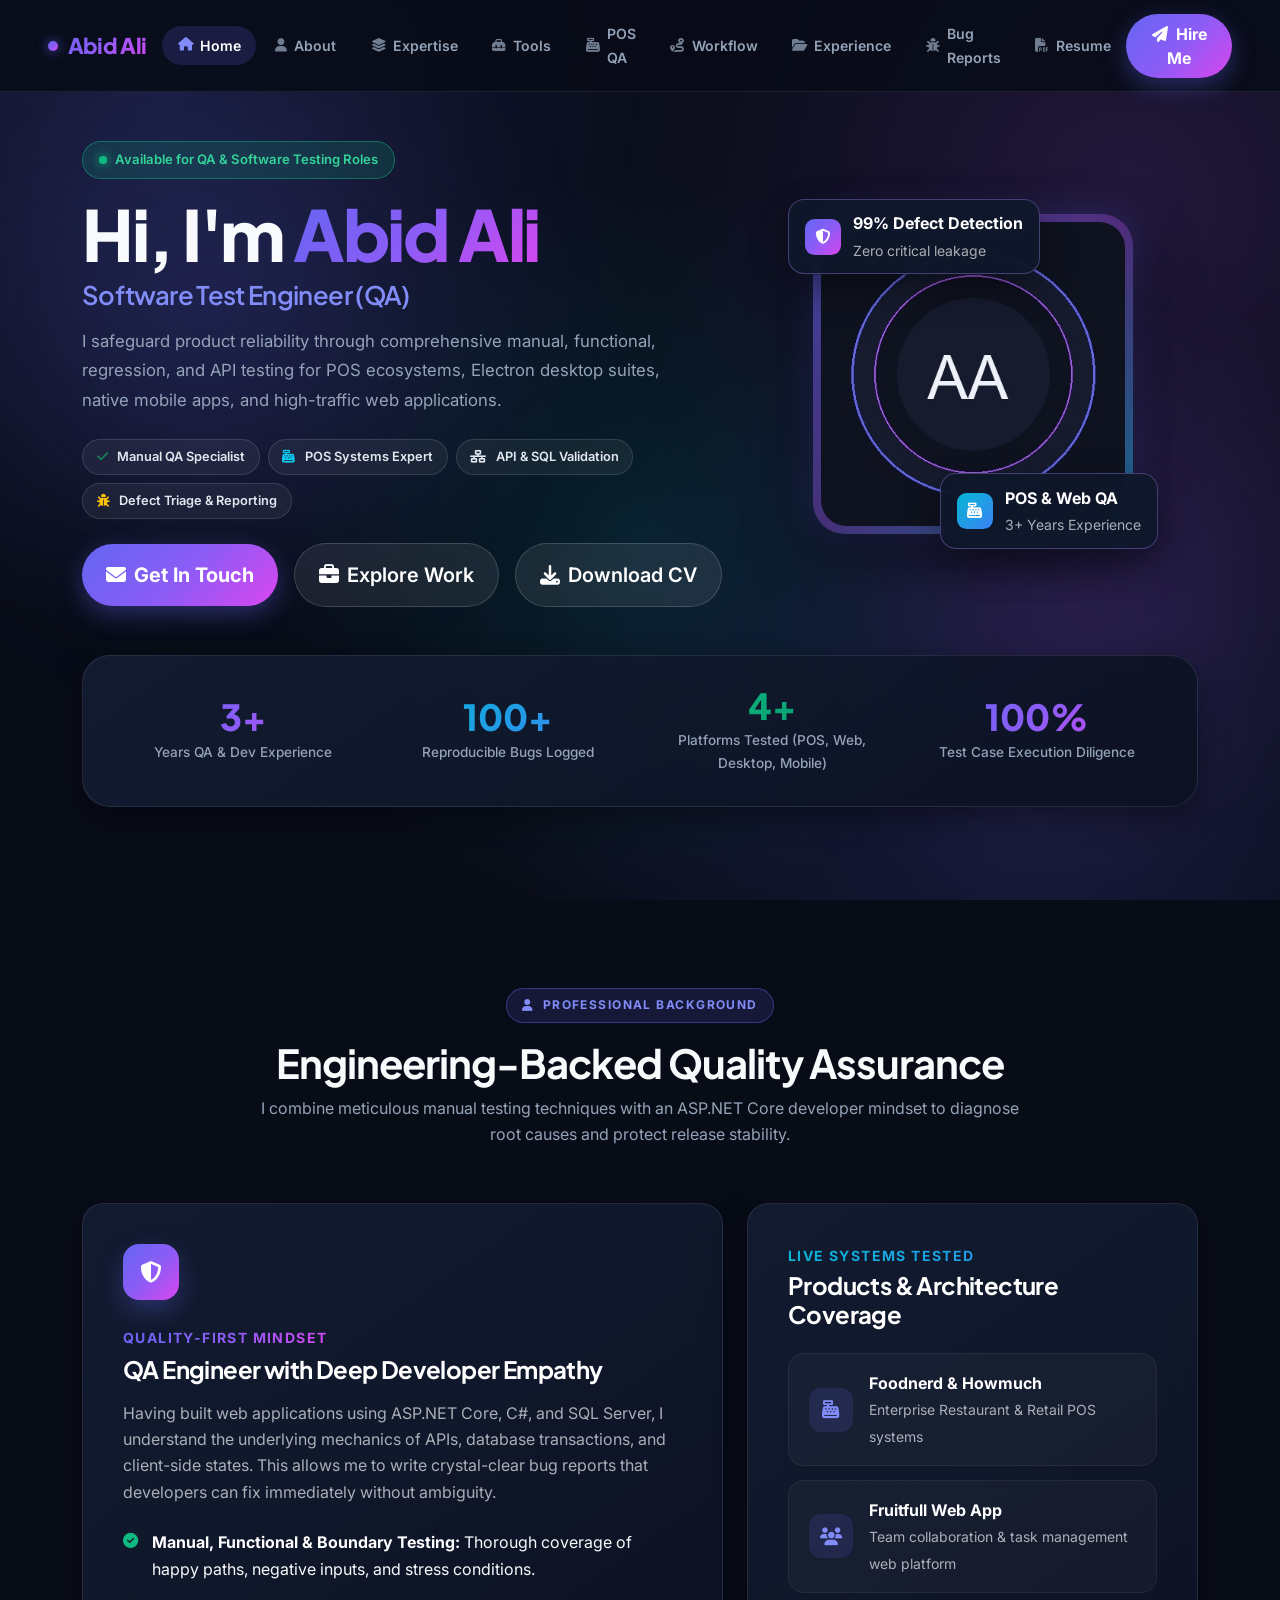
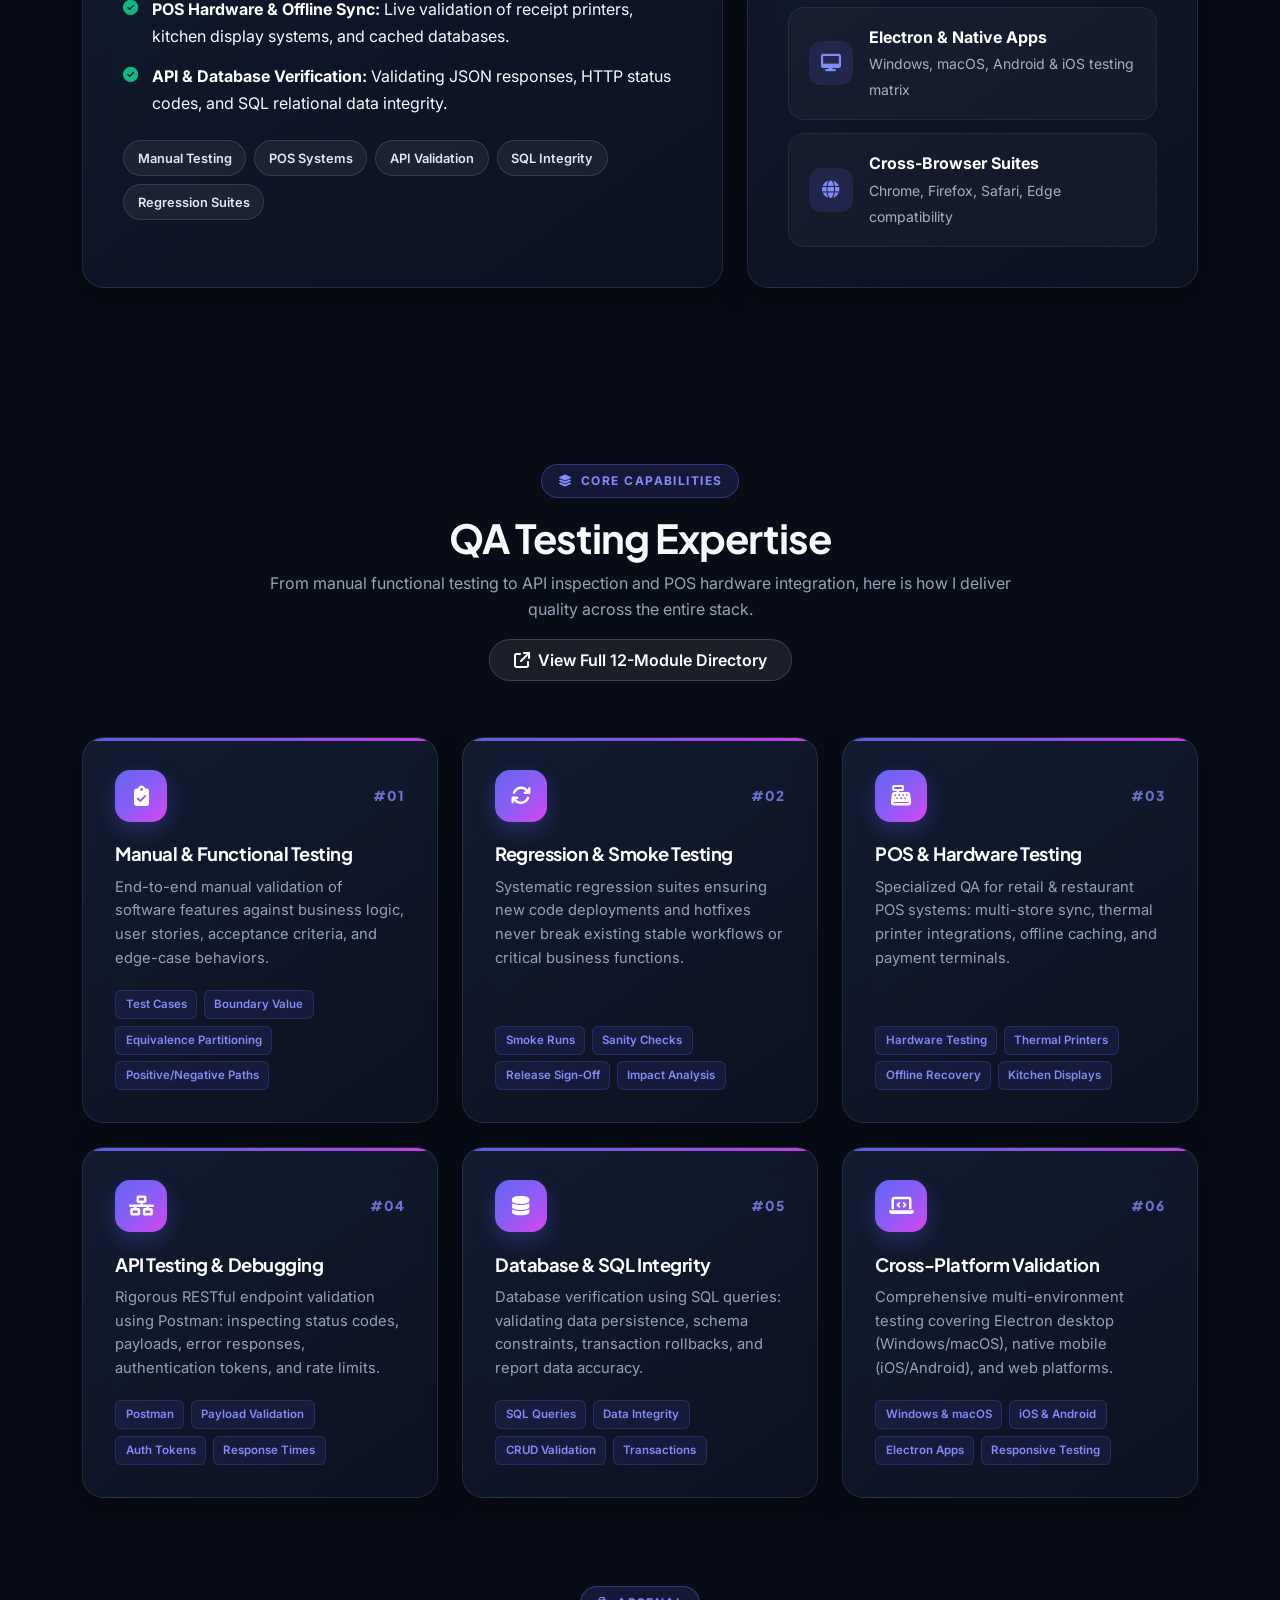
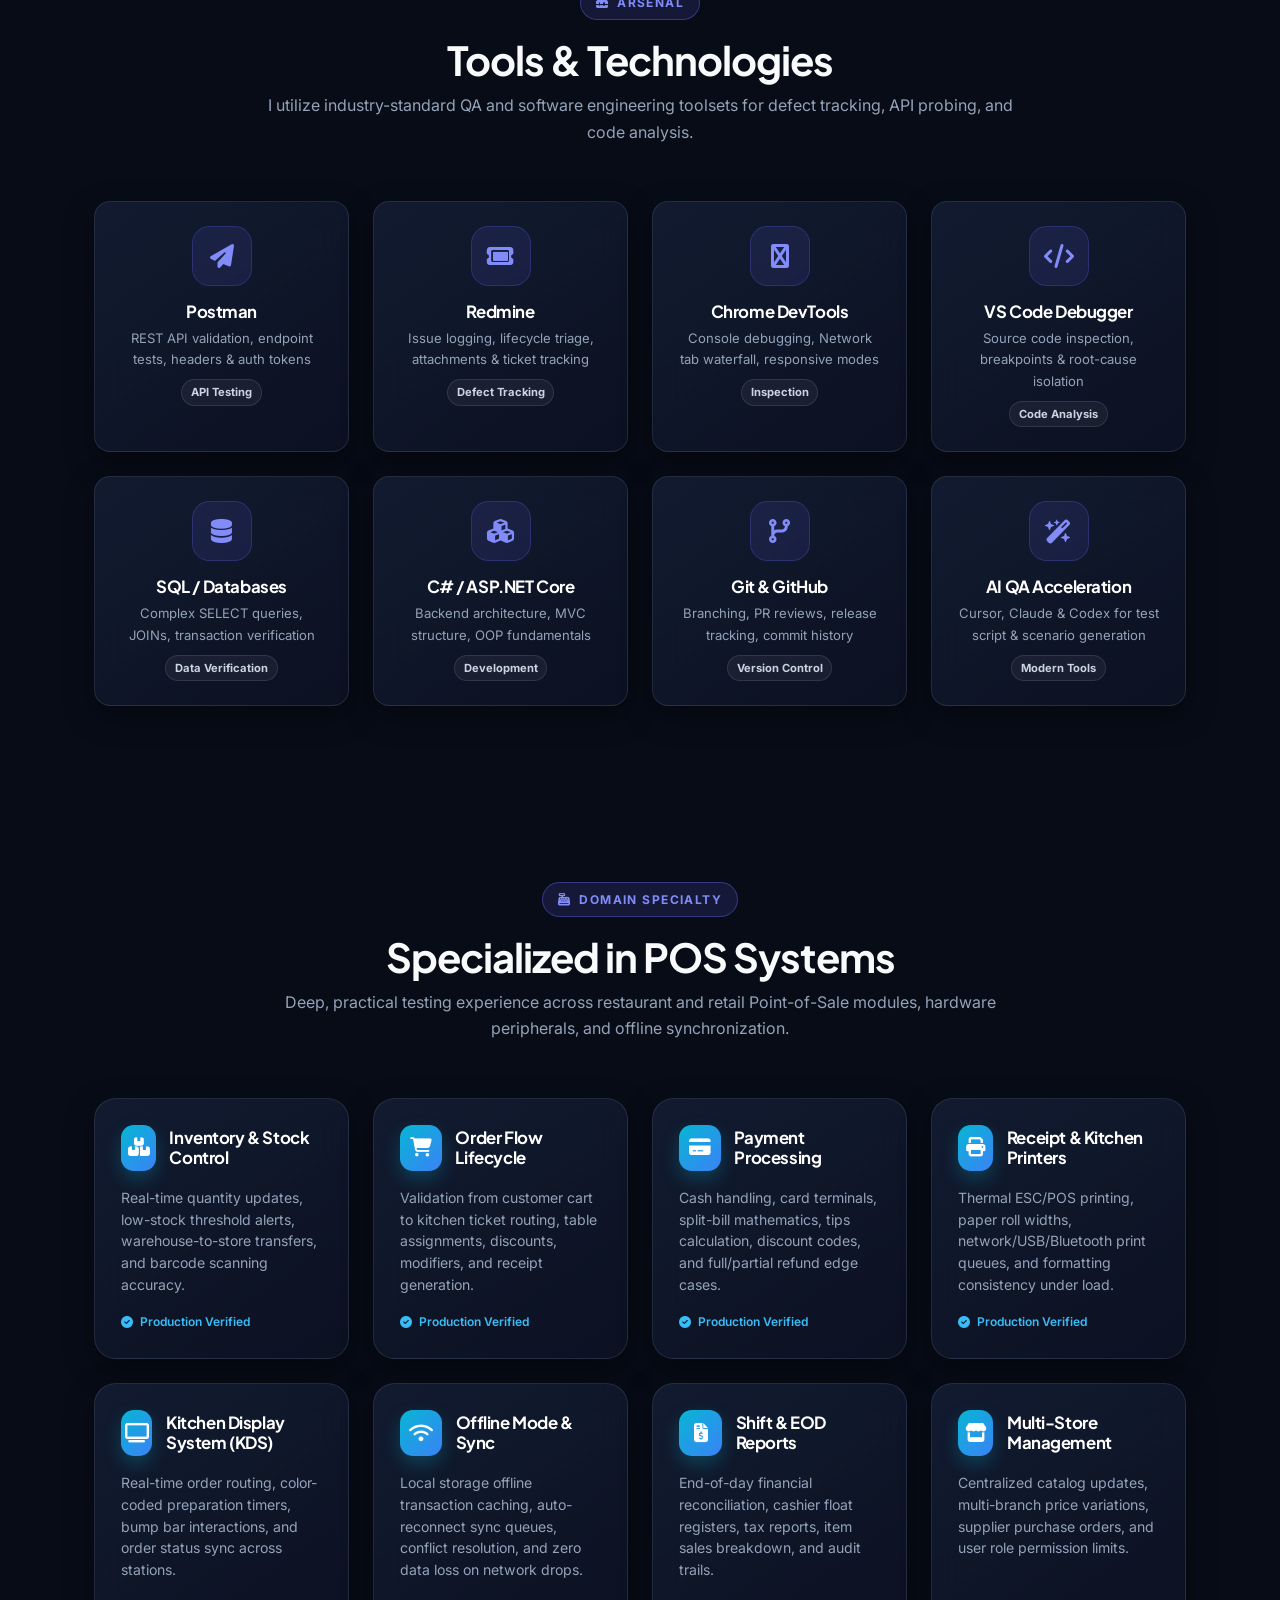
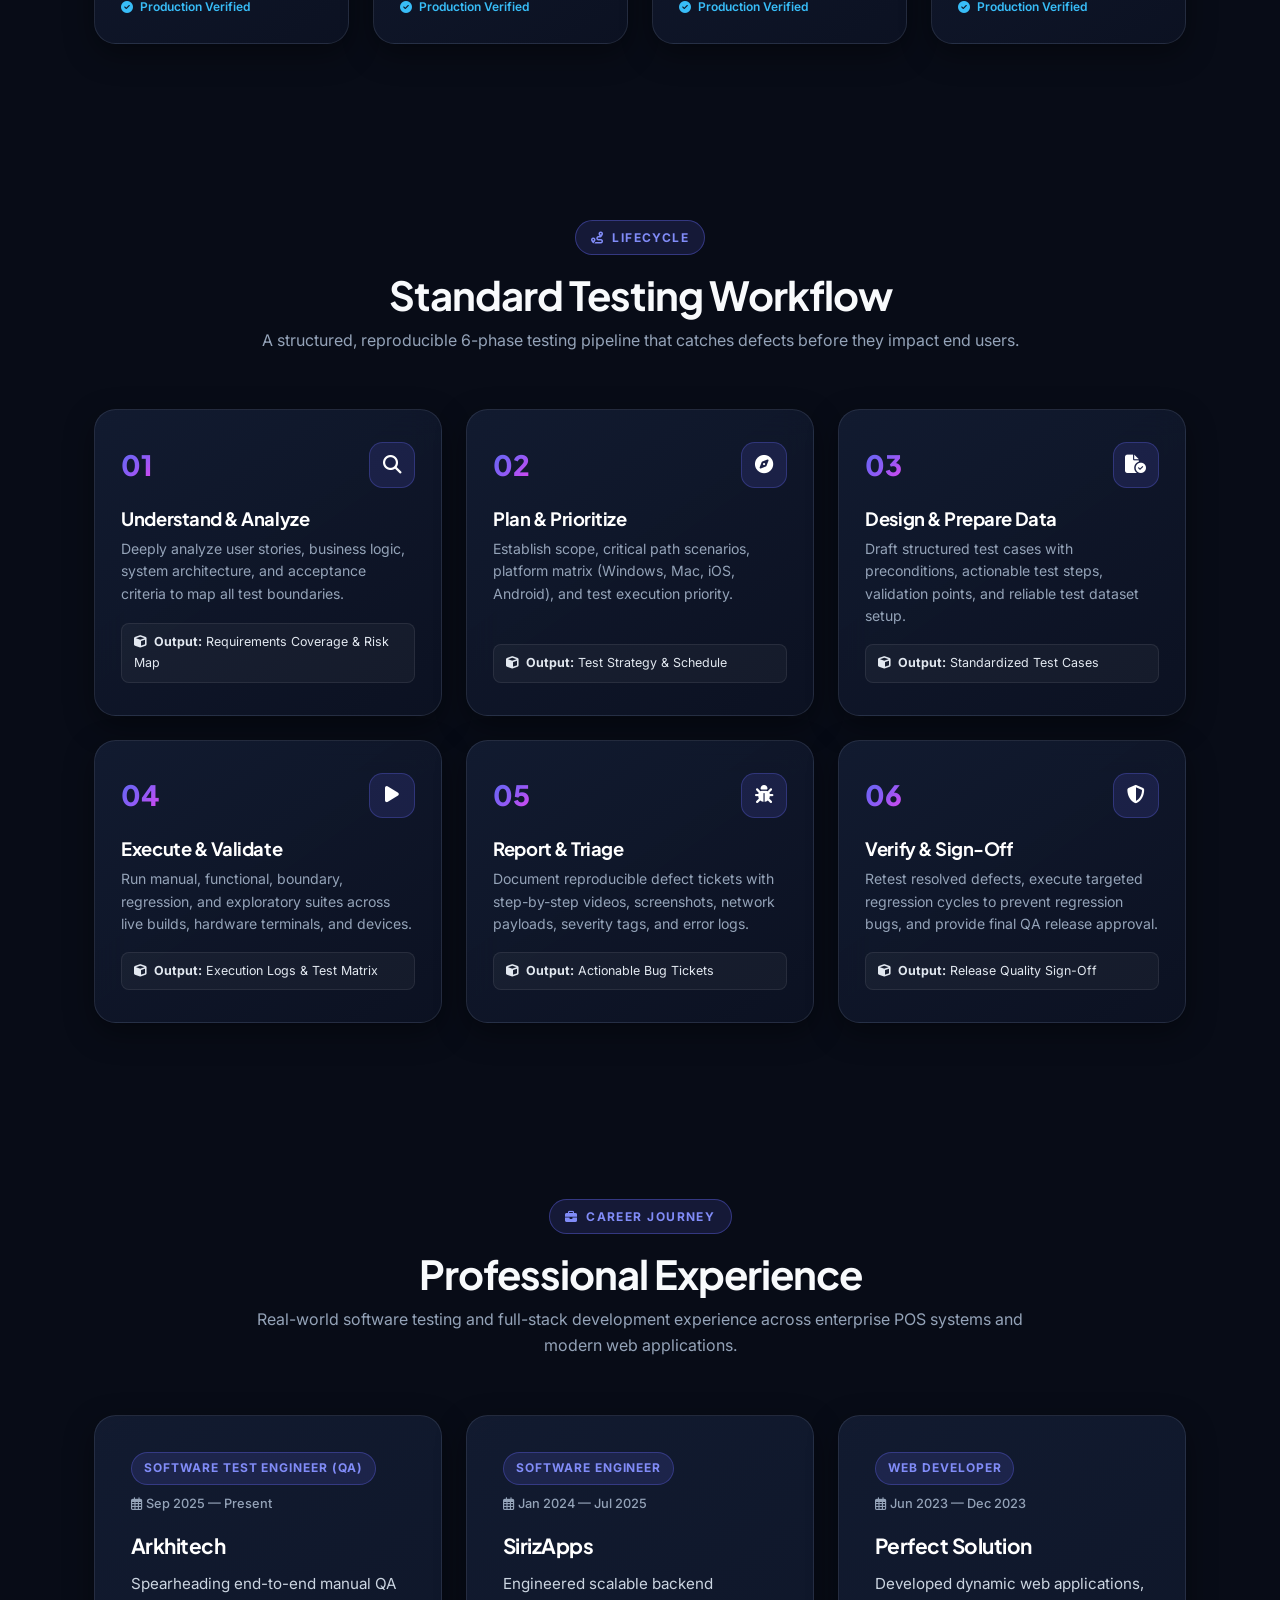
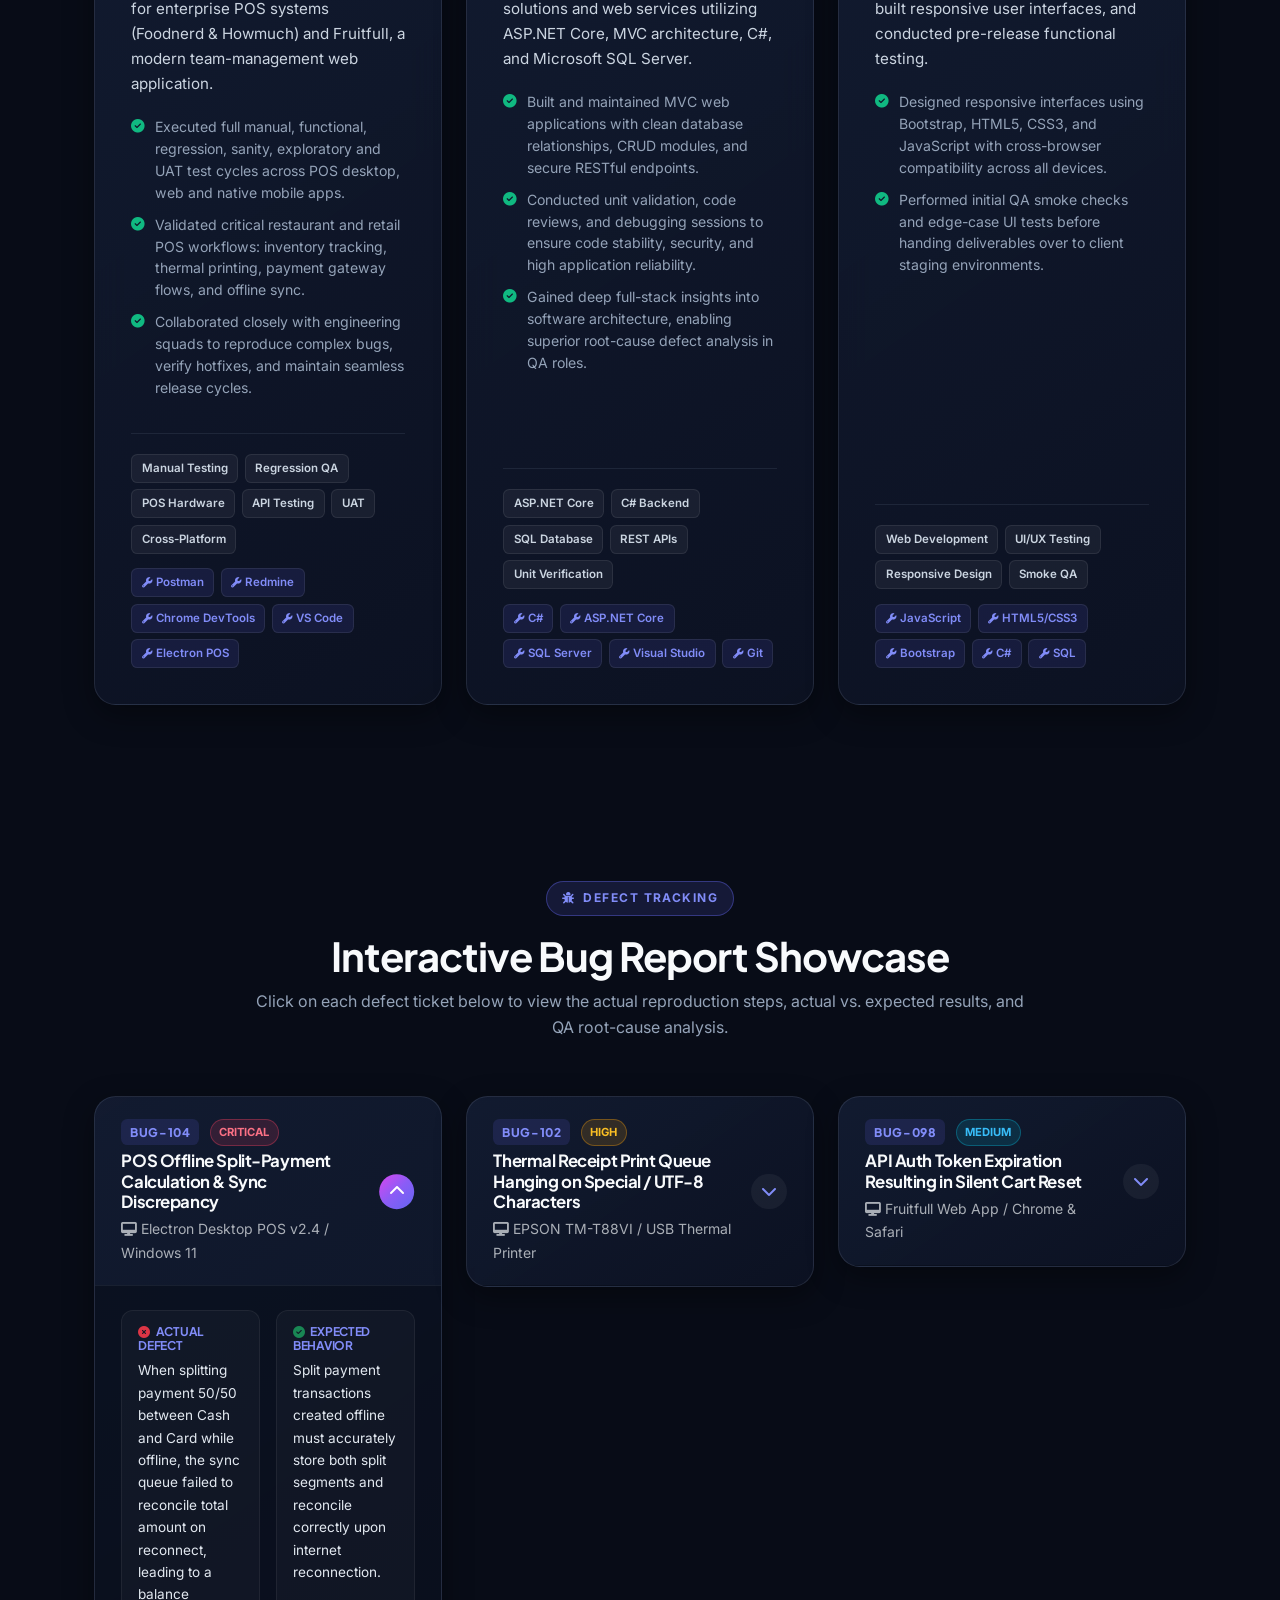
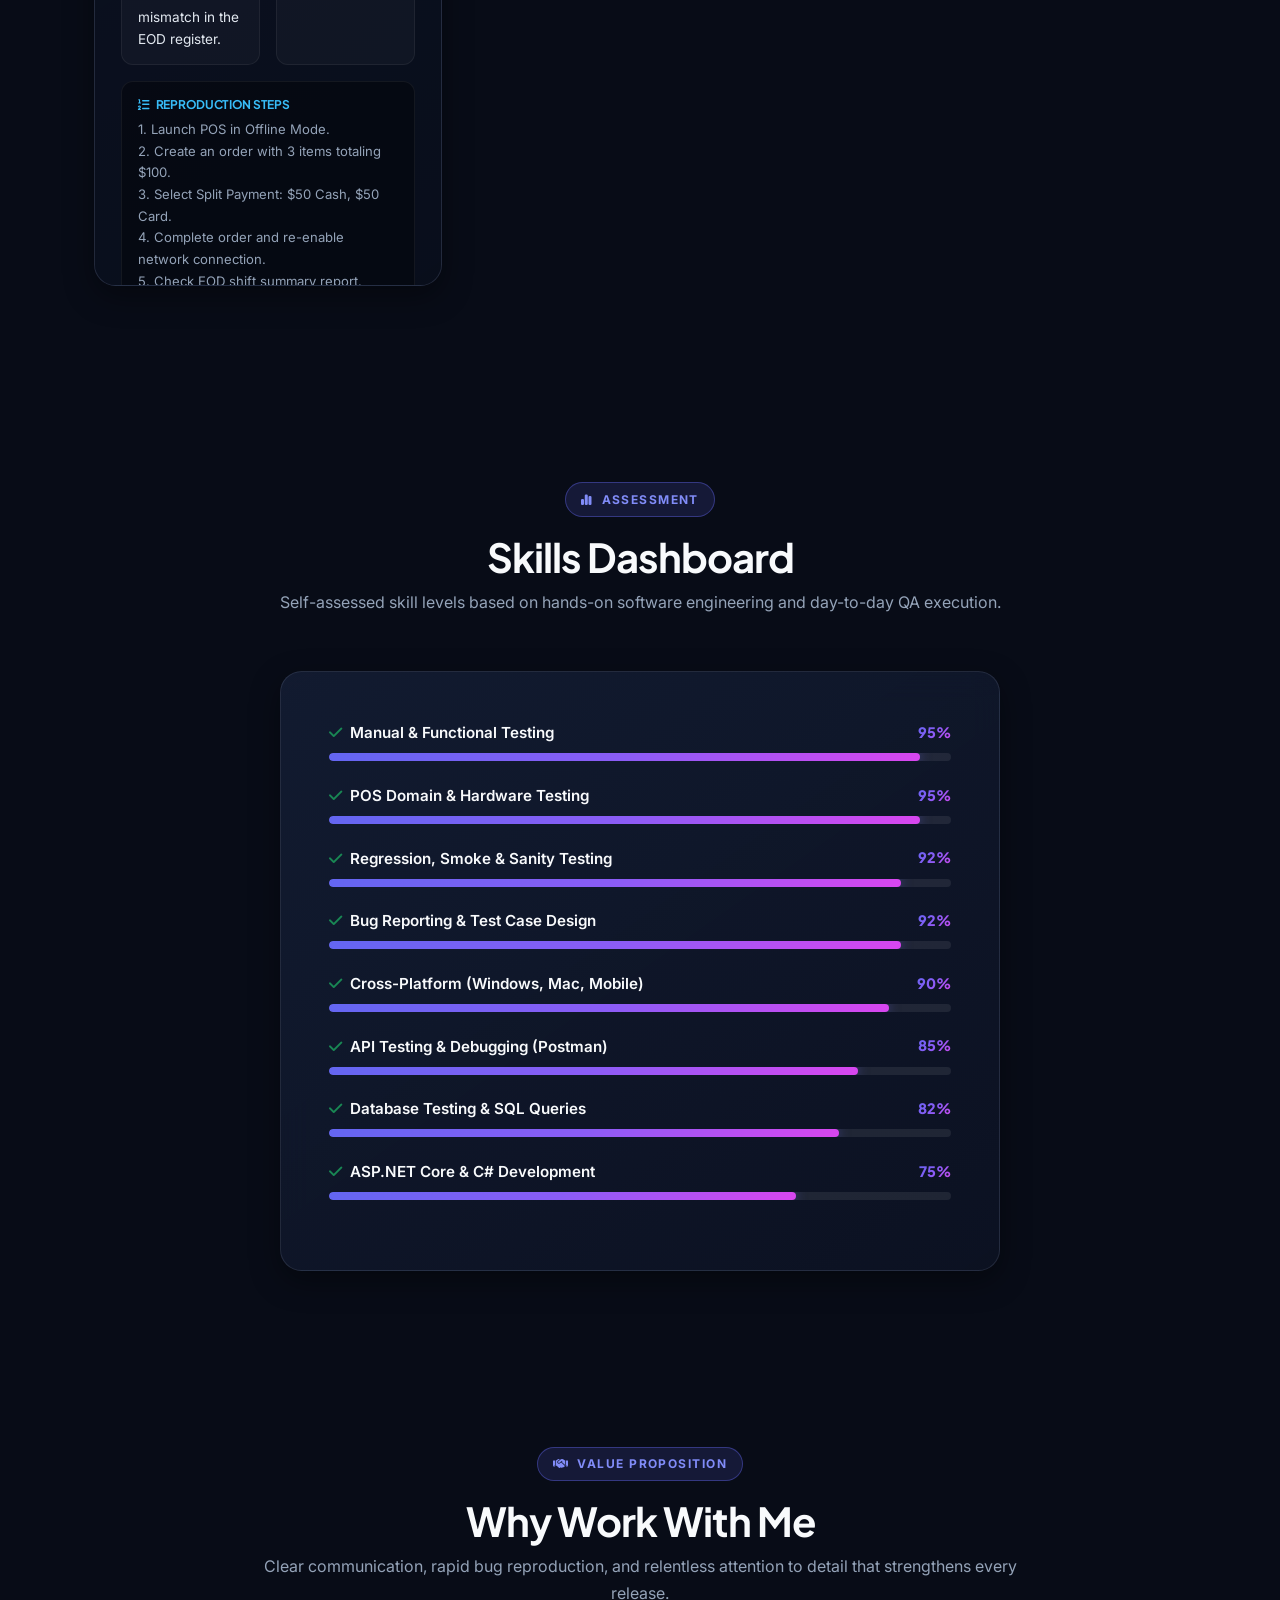
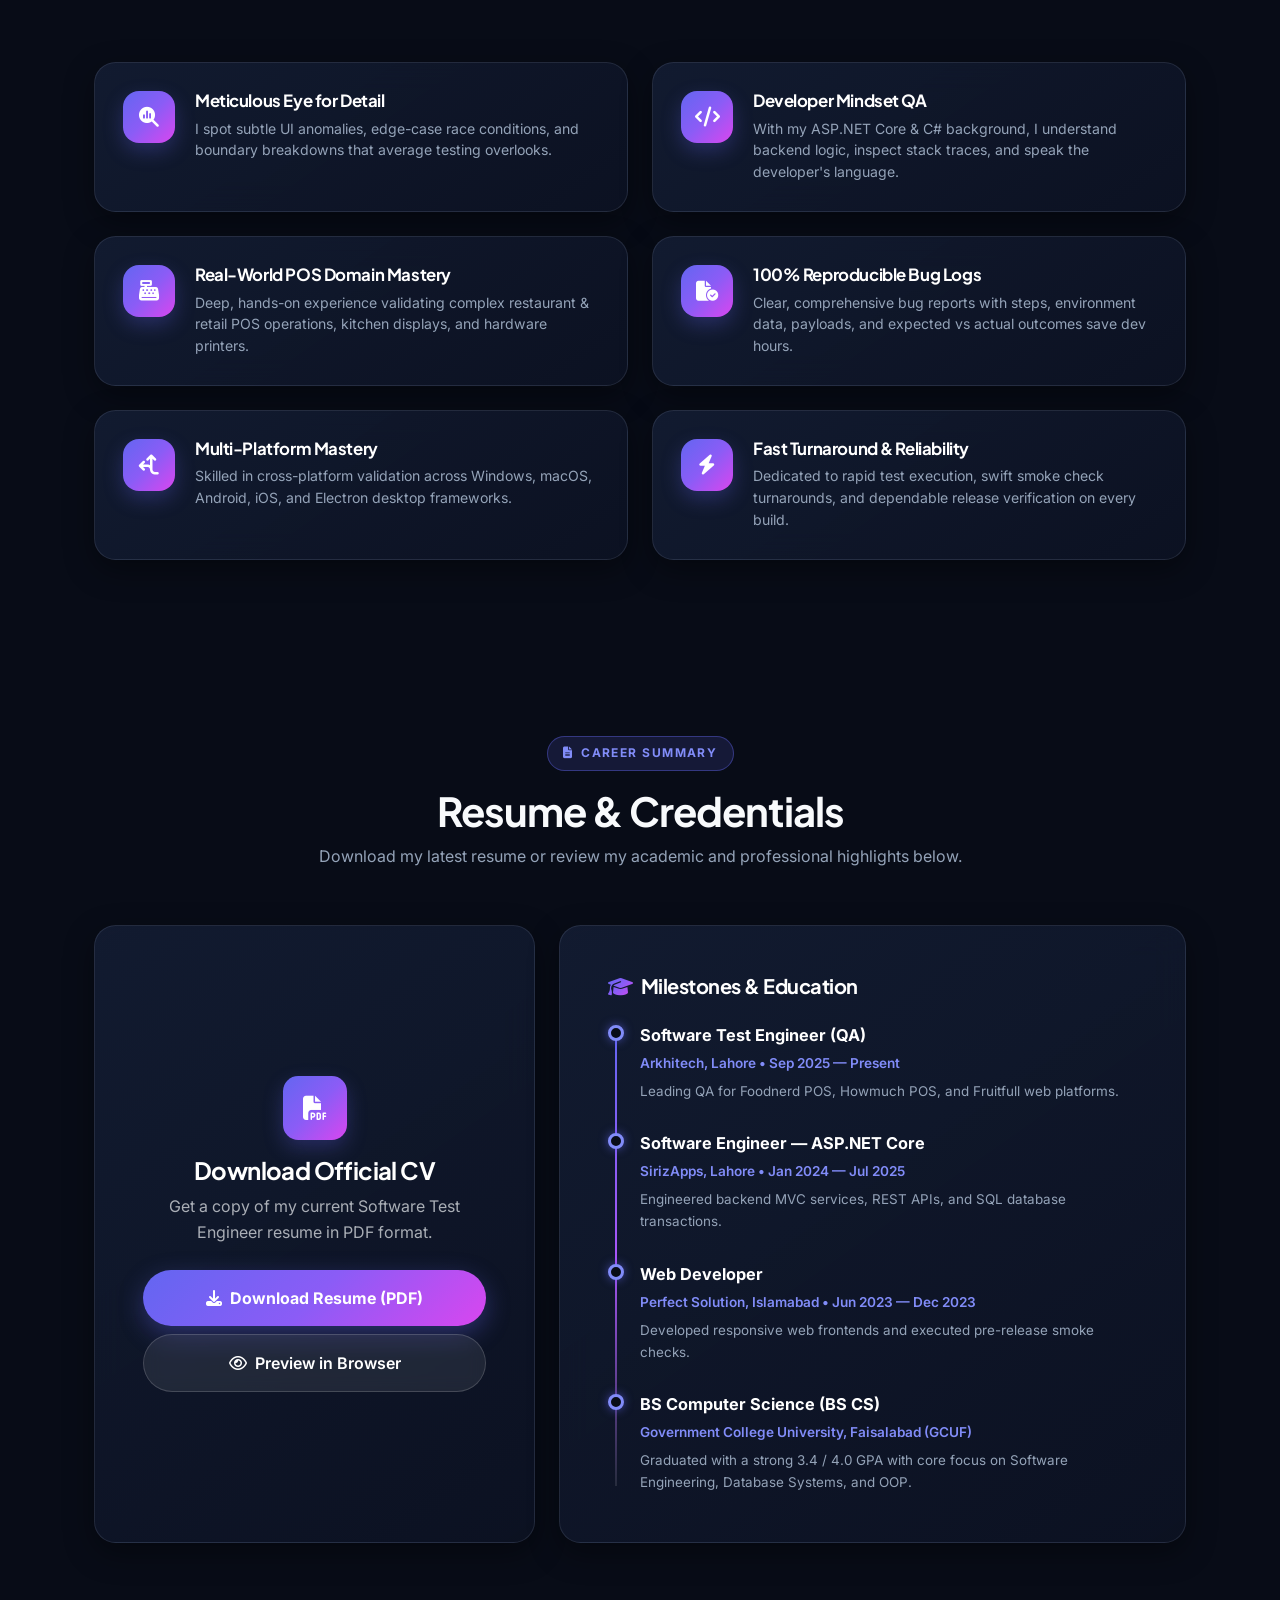
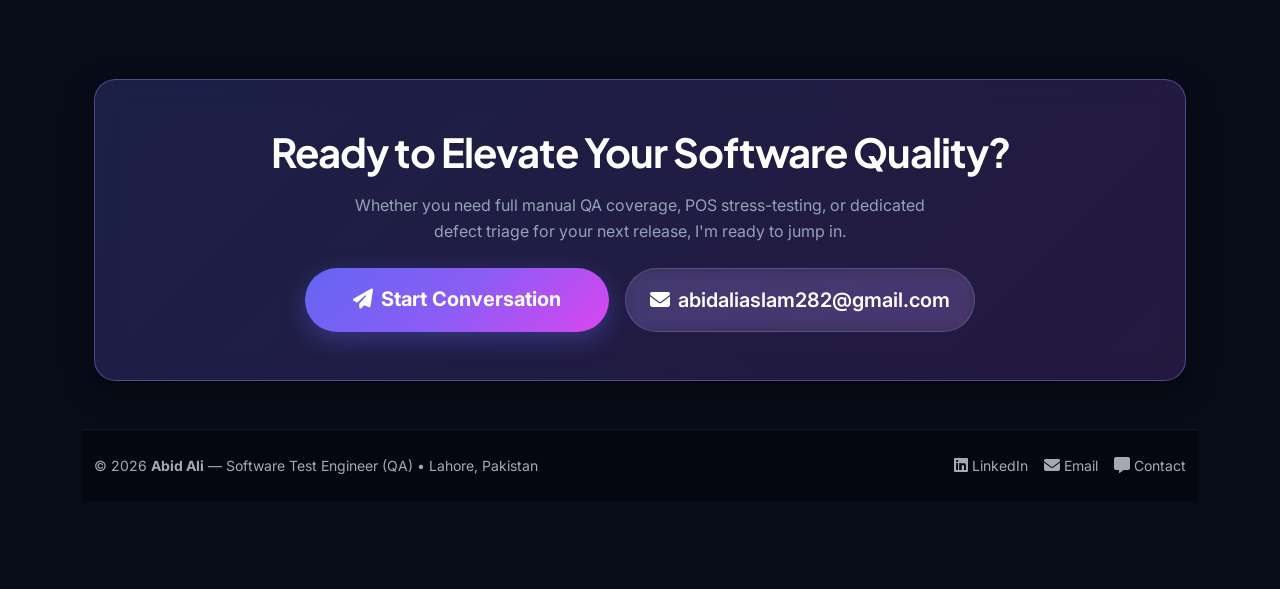
==== commit a663c121: ""Move portfolio files to root directory"" ====
--- a/index.html
+++ b/index.html
@@ -263,10 +263,10 @@
       </div>
     </div>
 
-    <!-- Featured 6 Grid -->
-    <div class="row g-4" id="expertGrid"></div>
-  </div>
-</section>
+    <!-- Featured 6 Grid (Pre-rendered) -->
+    <div class="row g-4" id="expertGrid">
+      <!-- expertise cards loaded by js/script.js expertiseData -->
+      </div>
 
 <!-- Tools & Technologies Section -->
 <section id="tools" aria-label="Tools and Technologies">
@@ -277,7 +277,73 @@
       <p class="text-white-75">I utilize industry-standard QA and software engineering toolsets for defect tracking, API probing, and code analysis.</p>
     </div>
 
-    <div class="row g-4" id="toolsGrid"></div>
+    <!-- Tools Grid (Pre-rendered) -->
+    <div class="row g-4" id="toolsGrid">
+      <div class="col-6 col-md-4 col-lg-3 reveal-up">
+        <div class="glass-card tool-card">
+          <div class="tool-icon-wrapper"><i class="fa-solid fa-paper-plane"></i></div>
+          <h4 class="text-white">Postman</h4>
+          <p class="mb-2">REST API validation, endpoint tests, headers &amp; auth tokens</p>
+          <span class="tool-badge">Expert</span>
+        </div>
+      </div>
+      <div class="col-6 col-md-4 col-lg-3 reveal-up">
+        <div class="glass-card tool-card">
+          <div class="tool-icon-wrapper"><i class="fa-solid fa-ticket"></i></div>
+          <h4 class="text-white">Redmine</h4>
+          <p class="mb-2">Issue logging, lifecycle triage, attachments &amp; ticket tracking</p>
+          <span class="tool-badge">Advanced</span>
+        </div>
+      </div>
+      <div class="col-6 col-md-4 col-lg-3 reveal-up">
+        <div class="glass-card tool-card">
+          <div class="tool-icon-wrapper"><i class="fa-brands fa-chrome"></i></div>
+          <h4 class="text-white">Chrome DevTools</h4>
+          <p class="mb-2">Console debugging, Network tab waterfall, responsive modes</p>
+          <span class="tool-badge">Advanced</span>
+        </div>
+      </div>
+      <div class="col-6 col-md-4 col-lg-3 reveal-up">
+        <div class="glass-card tool-card">
+          <div class="tool-icon-wrapper"><i class="fa-solid fa-code"></i></div>
+          <h4 class="text-white">VS Code Debugger</h4>
+          <p class="mb-2">Source code inspection, breakpoints &amp; root-cause isolation</p>
+          <span class="tool-badge">Advanced</span>
+        </div>
+      </div>
+      <div class="col-6 col-md-4 col-lg-3 reveal-up">
+        <div class="glass-card tool-card">
+          <div class="tool-icon-wrapper"><i class="fa-solid fa-database"></i></div>
+          <h4 class="text-white">SQL / Databases</h4>
+          <p class="mb-2">Complex SELECT queries, JOINs, transaction verification</p>
+          <span class="tool-badge">Advanced</span>
+        </div>
+      </div>
+      <div class="col-6 col-md-4 col-lg-3 reveal-up">
+        <div class="glass-card tool-card">
+          <div class="tool-icon-wrapper"><i class="fa-solid fa-cubes"></i></div>
+          <h4 class="text-white">C# / ASP.NET Core</h4>
+          <p class="mb-2">Backend architecture, MVC structure, OOP fundamentals</p>
+          <span class="tool-badge">Proficient</span>
+        </div>
+      </div>
+      <div class="col-6 col-md-4 col-lg-3 reveal-up">
+        <div class="glass-card tool-card">
+          <div class="tool-icon-wrapper"><i class="fa-brands fa-github"></i></div>
+          <h4 class="text-white">Git &amp; GitHub</h4>
+          <p class="mb-2">Branching, PR reviews, release tracking, commit history</p>
+          <span class="tool-badge">Advanced</span>
+        </div>
+      </div>
+      <div class="col-6 col-md-4 col-lg-3 reveal-up">
+        <div class="glass-card tool-card">
+          <div class="tool-icon-wrapper"><i class="fa-solid fa-wand-magic-sparkles"></i></div>
+          <h4 class="text-white">AI QA Acceleration</h4>
+          <p class="mb-2">Cursor, Claude &amp; Codex for test script &amp; scenario generation</p>
+          <span class="tool-badge">Proficient</span>
+        </div>
+      </div>
+    </div>
   </div>
 </section>
 
@@ -290,7 +356,89 @@
       <p class="text-white-75">Deep, practical testing experience across restaurant and retail Point-of-Sale modules, hardware peripherals, and offline synchronization.</p>
     </div>
 
-    <div class="row g-4" id="posGrid"></div>
+    <!-- POS Grid (Pre-rendered) -->
+    <div class="row g-4" id="posGrid">
+      <div class="col-12 col-md-6 col-lg-3 reveal-up">
+        <div class="glass-card pos-card">
+          <div class="pos-icon-header">
+            <div class="pos-icon"><i class="fa-solid fa-boxes-stacked"></i></div>
+            <h4 class="text-white">Inventory &amp; Stock</h4>
+          </div>
+          <p>Real-time quantity updates, low-stock threshold alerts, warehouse-to-store transfers, and barcode scanning accuracy.</p>
+          <div class="pos-card-footer"><i class="fa-solid fa-circle-check"></i><span>Production Verified</span></div>
+        </div>
+      </div>
+      <div class="col-12 col-md-6 col-lg-3 reveal-up">
+        <div class="glass-card pos-card">
+          <div class="pos-icon-header">
+            <div class="pos-icon"><i class="fa-solid fa-cart-shopping"></i></div>
+            <h4 class="text-white">Order Flow Lifecycle</h4>
+          </div>
+          <p>Validation from customer cart to kitchen ticket routing, table assignments, discounts, modifiers, and receipt generation.</p>
+          <div class="pos-card-footer"><i class="fa-solid fa-circle-check"></i><span>Production Verified</span></div>
+        </div>
+      </div>
+      <div class="col-12 col-md-6 col-lg-3 reveal-up">
+        <div class="glass-card pos-card">
+          <div class="pos-icon-header">
+            <div class="pos-icon"><i class="fa-solid fa-credit-card"></i></div>
+            <h4 class="text-white">Payment Processing</h4>
+          </div>
+          <p>Cash handling, card terminals, split-bill mathematics, tips calculation, discount codes, and full/partial refund edge cases.</p>
+          <div class="pos-card-footer"><i class="fa-solid fa-circle-check"></i><span>Production Verified</span></div>
+        </div>
+      </div>
+      <div class="col-12 col-md-6 col-lg-3 reveal-up">
+        <div class="glass-card pos-card">
+          <div class="pos-icon-header">
+            <div class="pos-icon"><i class="fa-solid fa-print"></i></div>
+            <h4 class="text-white">Receipt &amp; Printers</h4>
+          </div>
+          <p>Thermal ESC/POS printing, paper roll widths, network/USB/Bluetooth print queues, and formatting consistency under load.</p>
+          <div class="pos-card-footer"><i class="fa-solid fa-circle-check"></i><span>Production Verified</span></div>
+        </div>
+      </div>
+      <div class="col-12 col-md-6 col-lg-3 reveal-up">
+        <div class="glass-card pos-card">
+          <div class="pos-icon-header">
+            <div class="pos-icon"><i class="fa-solid fa-tv"></i></div>
+            <h4 class="text-white">Kitchen Displays (KDS)</h4>
+          </div>
+          <p>Real-time order routing, color-coded preparation timers, bump bar interactions, and order status sync across stations.</p>
+          <div class="pos-card-footer"><i class="fa-solid fa-circle-check"></i><span>Production Verified</span></div>
+        </div>
+      </div>
+      <div class="col-12 col-md-6 col-lg-3 reveal-up">
+        <div class="glass-card pos-card">
+          <div class="pos-icon-header">
+            <div class="pos-icon"><i class="fa-solid fa-wifi"></i></div>
+            <h4 class="text-white">Offline Mode &amp; Sync</h4>
+          </div>
+          <p>Local storage offline transaction caching, auto-reconnect sync queues, conflict resolution, and zero data loss on network drops.</p>
+          <div class="pos-card-footer"><i class="fa-solid fa-circle-check"></i><span>Production Verified</span></div>
+        </div>
+      </div>
+      <div class="col-12 col-md-6 col-lg-3 reveal-up">
+        <div class="glass-card pos-card">
+          <div class="pos-icon-header">
+            <div class="pos-icon"><i class="fa-solid fa-file-invoice-dollar"></i></div>
+            <h4 class="text-white">Shift &amp; EOD Reports</h4>
+          </div>
+          <p>End-of-day financial reconciliation, cashier float registers, tax reports, item sales breakdown, and audit trails.</p>
+          <div class="pos-card-footer"><i class="fa-solid fa-circle-check"></i><span>Production Verified</span></div>
+        </div>
+      </div>
+      <div class="col-12 col-md-6 col-lg-3 reveal-up">
+        <div class="glass-card pos-card">
+          <div class="pos-icon-header">
+            <div class="pos-icon"><i class="fa-solid fa-store"></i></div>
+            <h4 class="text-white">Multi-Store Control</h4>
+          </div>
+          <p>Centralized catalog updates, multi-branch price variations, supplier purchase orders, and user role permission limits.</p>
+          <div class="pos-card-footer"><i class="fa-solid fa-circle-check"></i><span>Production Verified</span></div>
+        </div>
+      </div>
+    </div>
   </div>
 </section>
 
@@ -303,7 +451,75 @@
       <p class="text-white-75">A structured, reproducible 6-phase testing pipeline that catches defects before they impact end users.</p>
     </div>
 
-    <div class="row g-4" id="processGrid"></div>
+    <!-- Process Grid (Pre-rendered) -->
+    <div class="row g-4" id="processGrid">
+      <div class="col-12 col-md-6 col-lg-4 reveal-up">
+        <div class="glass-card process-step-card">
+          <div class="process-step-top">
+            <span class="process-step-num">01</span>
+            <div class="process-step-icon"><i class="fa-solid fa-magnifying-glass"></i></div>
+          </div>
+          <h4 class="text-white">Understand &amp; Analyze</h4>
+          <p>Deeply analyze user stories, business logic, system architecture, and acceptance criteria to map all test boundaries.</p>
+          <div class="process-deliverable"><i class="fa-solid fa-cube me-1 text-primary-light"></i> <strong>Output:</strong> Requirements Coverage &amp; Risk Map</div>
+        </div>
+      </div>
+      <div class="col-12 col-md-6 col-lg-4 reveal-up">
+        <div class="glass-card process-step-card">
+          <div class="process-step-top">
+            <span class="process-step-num">02</span>
+            <div class="process-step-icon"><i class="fa-solid fa-compass"></i></div>
+          </div>
+          <h4 class="text-white">Plan &amp; Prioritize</h4>
+          <p>Establish scope, critical path scenarios, platform matrix (Windows, Mac, iOS, Android), and test execution priority.</p>
+          <div class="process-deliverable"><i class="fa-solid fa-cube me-1 text-primary-light"></i> <strong>Output:</strong> Test Strategy &amp; Schedule</div>
+        </div>
+      </div>
+      <div class="col-12 col-md-6 col-lg-4 reveal-up">
+        <div class="glass-card process-step-card">
+          <div class="process-step-top">
+            <span class="process-step-num">03</span>
+            <div class="process-step-icon"><i class="fa-solid fa-file-circle-check"></i></div>
+          </div>
+          <h4 class="text-white">Design &amp; Prepare Data</h4>
+          <p>Draft structured test cases with preconditions, actionable test steps, validation points, and reliable test dataset setup.</p>
+          <div class="process-deliverable"><i class="fa-solid fa-cube me-1 text-primary-light"></i> <strong>Output:</strong> Standardized Test Cases</div>
+        </div>
+      </div>
+      <div class="col-12 col-md-6 col-lg-4 reveal-up">
+        <div class="glass-card process-step-card">
+          <div class="process-step-top">
+            <span class="process-step-num">04</span>
+            <div class="process-step-icon"><i class="fa-solid fa-play"></i></div>
+          </div>
+          <h4 class="text-white">Execute &amp; Validate</h4>
+          <p>Run manual, functional, boundary, regression, and exploratory suites across live builds, hardware terminals, and devices.</p>
+          <div class="process-deliverable"><i class="fa-solid fa-cube me-1 text-primary-light"></i> <strong>Output:</strong> Execution Logs &amp; Test Matrix</div>
+        </div>
+      </div>
+      <div class="col-12 col-md-6 col-lg-4 reveal-up">
+        <div class="glass-card process-step-card">
+          <div class="process-step-top">
+            <span class="process-step-num">05</span>
+            <div class="process-step-icon"><i class="fa-solid fa-bug"></i></div>
+          </div>
+          <h4 class="text-white">Report &amp; Triage</h4>
+          <p>Document reproducible defect tickets with step-by-step videos, screenshots, network payloads, severity tags, and error logs.</p>
+          <div class="process-deliverable"><i class="fa-solid fa-cube me-1 text-primary-light"></i> <strong>Output:</strong> Actionable Bug Tickets</div>
+        </div>
+      </div>
+      <div class="col-12 col-md-6 col-lg-4 reveal-up">
+        <div class="glass-card process-step-card">
+          <div class="process-step-top">
+            <span class="process-step-num">06</span>
+            <div class="process-step-icon"><i class="fa-solid fa-shield-halved"></i></div>
+          </div>
+          <h4 class="text-white">Verify &amp; Sign-Off</h4>
+          <p>Retest resolved defects, execute targeted regression cycles to prevent regression bugs, and provide final QA release approval.</p>
+          <div class="process-deliverable"><i class="fa-solid fa-cube me-1 text-primary-light"></i> <strong>Output:</strong> Release Quality Sign-Off</div>
+        </div>
+      </div>
+    </div>
   </div>
 </section>
 
@@ -316,7 +532,88 @@
       <p class="text-white-75">Real-world software testing and full-stack development experience across enterprise POS systems and modern web applications.</p>
     </div>
 
-    <div class="row g-4" id="projectsGrid"></div>
+    <!-- Projects Grid (Pre-rendered) -->
+    <div class="row g-4" id="projectsGrid">
+      <div class="col-12 col-lg-4 reveal-up">
+        <article class="glass-card project-card">
+          <div class="project-badge-bar">
+            <span class="project-role-badge">Software Test Engineer</span>
+            <span class="project-date"><i class="fa-regular fa-calendar-days me-1"></i>Sep 2025 — Present</span>
+          </div>
+          <h3 class="text-white">Arkhitech</h3>
+          <p class="project-summary">Spearheading end-to-end manual QA for enterprise POS systems (Foodnerd &amp; Howmuch) and Fruitfull, a modern team-management web application.</p>
+          <ul class="project-highlights">
+            <li><i class="fa-solid fa-circle-check"></i><span>Executed full manual, functional, regression, sanity, exploratory and UAT test cycles across POS desktop, web and native mobile apps.</span></li>
+            <li><i class="fa-solid fa-circle-check"></i><span>Validated critical restaurant and retail POS workflows: inventory tracking, thermal printing, payment gateway flows, and offline sync.</span></li>
+            <li><i class="fa-solid fa-circle-check"></i><span>Collaborated closely with engineering squads to reproduce complex bugs, verify hotfixes, and maintain seamless release cycles.</span></li>
+          </ul>
+          <div class="project-pills-group">
+            <div class="pills-row mb-1">
+              <span class="pill-item">Manual Testing</span><span class="pill-item">Regression QA</span><span class="pill-item">POS Hardware</span><span class="pill-item">API Testing</span><span class="pill-item">UAT</span><span class="pill-item">Cross-Platform</span>
+            </div>
+            <div class="pills-row">
+              <span class="pill-item" style="color: #818cf8; background: rgba(99,102,241,0.12);"><i class="fa-solid fa-wrench me-1" style="font-size:0.65rem;"></i>Postman</span>
+              <span class="pill-item" style="color: #818cf8; background: rgba(99,102,241,0.12);"><i class="fa-solid fa-wrench me-1" style="font-size:0.65rem;"></i>Redmine</span>
+              <span class="pill-item" style="color: #818cf8; background: rgba(99,102,241,0.12);"><i class="fa-solid fa-wrench me-1" style="font-size:0.65rem;"></i>Chrome DevTools</span>
+              <span class="pill-item" style="color: #818cf8; background: rgba(99,102,241,0.12);"><i class="fa-solid fa-wrench me-1" style="font-size:0.65rem;"></i>Electron POS</span>
+            </div>
+          </div>
+        </article>
+      </div>
+
+      <div class="col-12 col-lg-4 reveal-up">
+        <article class="glass-card project-card">
+          <div class="project-badge-bar">
+            <span class="project-role-badge">Software Engineer</span>
+            <span class="project-date"><i class="fa-regular fa-calendar-days me-1"></i>Jan 2024 — Jul 2025</span>
+          </div>
+          <h3 class="text-white">SirizApps</h3>
+          <p class="project-summary">Engineered scalable backend solutions and web services utilizing ASP.NET Core, MVC architecture, C#, and Microsoft SQL Server.</p>
+          <ul class="project-highlights">
+            <li><i class="fa-solid fa-circle-check"></i><span>Built and maintained MVC web applications with clean database relationships, CRUD modules, and secure RESTful endpoints.</span></li>
+            <li><i class="fa-solid fa-circle-check"></i><span>Conducted unit validation, code reviews, and debugging sessions to ensure code stability, security, and high application reliability.</span></li>
+            <li><i class="fa-solid fa-circle-check"></i><span>Gained deep full-stack insights into software architecture, enabling superior root-cause defect analysis in QA roles.</span></li>
+          </ul>
+          <div class="project-pills-group">
+            <div class="pills-row mb-1">
+              <span class="pill-item">ASP.NET Core</span><span class="pill-item">C# Backend</span><span class="pill-item">SQL Database</span><span class="pill-item">REST APIs</span><span class="pill-item">Unit Verification</span>
+            </div>
+            <div class="pills-row">
+              <span class="pill-item" style="color: #818cf8; background: rgba(99,102,241,0.12);"><i class="fa-solid fa-wrench me-1" style="font-size:0.65rem;"></i>C#</span>
+              <span class="pill-item" style="color: #818cf8; background: rgba(99,102,241,0.12);"><i class="fa-solid fa-wrench me-1" style="font-size:0.65rem;"></i>ASP.NET Core</span>
+              <span class="pill-item" style="color: #818cf8; background: rgba(99,102,241,0.12);"><i class="fa-solid fa-wrench me-1" style="font-size:0.65rem;"></i>SQL Server</span>
+              <span class="pill-item" style="color: #818cf8; background: rgba(99,102,241,0.12);"><i class="fa-solid fa-wrench me-1" style="font-size:0.65rem;"></i>Visual Studio</span>
+            </div>
+          </div>
+        </article>
+      </div>
+
+      <div class="col-12 col-lg-4 reveal-up">
+        <article class="glass-card project-card">
+          <div class="project-badge-bar">
+            <span class="project-role-badge">Web Developer</span>
+            <span class="project-date"><i class="fa-regular fa-calendar-days me-1"></i>Jun 2023 — Dec 2023</span>
+          </div>
+          <h3 class="text-white">Perfect Solution</h3>
+          <p class="project-summary">Developed dynamic web applications, built responsive user interfaces, and conducted pre-release functional testing.</p>
+          <ul class="project-highlights">
+            <li><i class="fa-solid fa-circle-check"></i><span>Designed responsive interfaces using Bootstrap, HTML5, CSS3, and JavaScript with cross-browser compatibility across all devices.</span></li>
+            <li><i class="fa-solid fa-circle-check"></i><span>Performed initial QA smoke checks and edge-case UI tests before handing deliverables over to client staging environments.</span></li>
+            <li><i class="fa-solid fa-circle-check"></i><span>Ensured pixel-perfect design alignment and clean semantic HTML for SEO and accessibility.</span></li>
+          </ul>
+          <div class="project-pills-group">
+            <div class="pills-row mb-1">
+              <span class="pill-item">Web Development</span><span class="pill-item">UI/UX Testing</span><span class="pill-item">Responsive Design</span><span class="pill-item">Smoke QA</span>
+            </div>
+            <div class="pills-row">
+              <span class="pill-item" style="color: #818cf8; background: rgba(99,102,241,0.12);"><i class="fa-solid fa-wrench me-1" style="font-size:0.65rem;"></i>JavaScript</span>
+              <span class="pill-item" style="color: #818cf8; background: rgba(99,102,241,0.12);"><i class="fa-solid fa-wrench me-1" style="font-size:0.65rem;"></i>HTML5/CSS3</span>
+              <span class="pill-item" style="color: #818cf8; background: rgba(99,102,241,0.12);"><i class="fa-solid fa-wrench me-1" style="font-size:0.65rem;"></i>Bootstrap</span>
+            </div>
+          </div>
+        </article>
+      </div>
+    </div>
   </div>
 </section>
 
@@ -329,7 +626,121 @@
       <p class="text-white-75">Click on each defect ticket below to view the actual reproduction steps, actual vs. expected results, and QA root-cause analysis.</p>
     </div>
 
-    <div class="row g-4" id="bugGrid"></div>
+    <!-- Bug Tickets Grid (Pre-rendered) -->
+    <div class="row g-4" id="bugGrid">
+      <div class="col-12 col-lg-4 reveal-up">
+        <article class="bug-ticket-card open" data-bug-id="BUG-104">
+          <button class="bug-ticket-header" type="button" onclick="toggleBugTicket(this)" aria-expanded="true">
+            <div class="bug-header-left">
+              <div class="bug-meta-row">
+                <span class="bug-id-tag">BUG-104</span>
+                <span class="severity-pill severity-critical">Critical</span>
+              </div>
+              <h4 class="bug-title-text">POS Offline Split-Payment Calculation &amp; Sync Discrepancy</h4>
+              <small class="text-muted"><i class="fa-solid fa-desktop me-1"></i>Electron Desktop POS v2.4 / Windows 11</small>
+            </div>
+            <div class="bug-chevron-icon"><i class="fa-solid fa-chevron-down"></i></div>
+          </button>
+          <div class="bug-ticket-body">
+            <div class="bug-detail-grid">
+              <div class="bug-detail-box">
+                <h5><i class="fa-solid fa-circle-xmark text-danger me-1"></i> Actual Defect</h5>
+                <p>When splitting payment 50/50 between Cash and Card while offline, the sync queue failed to reconcile total amount on reconnect, leading to a balance mismatch in the EOD register.</p>
+              </div>
+              <div class="bug-detail-box">
+                <h5><i class="fa-solid fa-circle-check text-success me-1"></i> Expected Behavior</h5>
+                <p>Split payment transactions created offline must accurately store both split segments and reconcile correctly upon internet reconnection.</p>
+              </div>
+            </div>
+            <div class="bug-steps-box mb-2">
+              <h5><i class="fa-solid fa-list-ol me-1"></i> Reproduction Steps</h5>
+              <pre>1. Launch POS in Offline Mode.
+2. Create an order with 3 items totaling $100.
+3. Select Split Payment: $50 Cash, $50 Card.
+4. Complete order and re-enable network connection.
+5. Check EOD shift summary report.</pre>
+            </div>
+            <div class="p-2 rounded" style="background: rgba(99,102,241,0.08); border: 1px solid rgba(99,102,241,0.2); font-size:0.8rem;">
+              <strong class="text-primary-light"><i class="fa-solid fa-lightbulb me-1"></i> QA Root-Cause Note:</strong> JSON transaction payload was overwriting split payment sub-objects when queuing offline storage in IndexedDB.
+            </div>
+          </div>
+        </article>
+      </div>
+
+      <div class="col-12 col-lg-4 reveal-up">
+        <article class="bug-ticket-card" data-bug-id="BUG-102">
+          <button class="bug-ticket-header" type="button" onclick="toggleBugTicket(this)" aria-expanded="false">
+            <div class="bug-header-left">
+              <div class="bug-meta-row">
+                <span class="bug-id-tag">BUG-102</span>
+                <span class="severity-pill severity-high">High</span>
+              </div>
+              <h4 class="bug-title-text">Thermal Receipt Print Queue Hanging on UTF-8 Characters</h4>
+              <small class="text-muted"><i class="fa-solid fa-desktop me-1"></i>EPSON TM-T88VI / USB Thermal Printer</small>
+            </div>
+            <div class="bug-chevron-icon"><i class="fa-solid fa-chevron-down"></i></div>
+          </button>
+          <div class="bug-ticket-body">
+            <div class="bug-detail-grid">
+              <div class="bug-detail-box">
+                <h5><i class="fa-solid fa-circle-xmark text-danger me-1"></i> Actual Defect</h5>
+                <p>Receipt printing hung indefinitely when customer names contained non-ASCII characters or emojis, locking subsequent print jobs.</p>
+              </div>
+              <div class="bug-detail-box">
+                <h5><i class="fa-solid fa-circle-check text-success me-1"></i> Expected Behavior</h5>
+                <p>Printer driver module should sanitize or correctly encode UTF-8 bytes to ESC/POS format without freezing the queue.</p>
+              </div>
+            </div>
+            <div class="bug-steps-box mb-2">
+              <h5><i class="fa-solid fa-list-ol me-1"></i> Reproduction Steps</h5>
+              <pre>1. Place order with special character notes: "Table 5 — Spécial".
+2. Trigger Print Receipt command.
+3. Observe printer status in task manager.</pre>
+            </div>
+            <div class="p-2 rounded" style="background: rgba(99,102,241,0.08); border: 1px solid rgba(99,102,241,0.2); font-size:0.8rem;">
+              <strong class="text-primary-light"><i class="fa-solid fa-lightbulb me-1"></i> QA Root-Cause Note:</strong> Raw socket byte stream was not handling multi-byte UTF-8 string encoding offsets properly.
+            </div>
+          </div>
+        </article>
+      </div>
+
+      <div class="col-12 col-lg-4 reveal-up">
+        <article class="bug-ticket-card" data-bug-id="BUG-098">
+          <button class="bug-ticket-header" type="button" onclick="toggleBugTicket(this)" aria-expanded="false">
+            <div class="bug-header-left">
+              <div class="bug-meta-row">
+                <span class="bug-id-tag">BUG-098</span>
+                <span class="severity-pill severity-medium">Medium</span>
+              </div>
+              <h4 class="bug-title-text">API Auth Token Expiration Resulting in Silent Cart Reset</h4>
+              <small class="text-muted"><i class="fa-solid fa-desktop me-1"></i>Fruitfull Web App / Chrome &amp; Safari</small>
+            </div>
+            <div class="bug-chevron-icon"><i class="fa-solid fa-chevron-down"></i></div>
+          </button>
+          <div class="bug-ticket-body">
+            <div class="bug-detail-grid">
+              <div class="bug-detail-box">
+                <h5><i class="fa-solid fa-circle-xmark text-danger me-1"></i> Actual Defect</h5>
+                <p>When JWT access token expired during checkout form completion, submitting the form redirected to login and wiped user form state without warning.</p>
+              </div>
+              <div class="bug-detail-box">
+                <h5><i class="fa-solid fa-circle-check text-success me-1"></i> Expected Behavior</h5>
+                <p>Silent refresh token should seamlessly renew session in background or preserve user draft cart state upon re-login.</p>
+              </div>
+            </div>
+            <div class="bug-steps-box mb-2">
+              <h5><i class="fa-solid fa-list-ol me-1"></i> Reproduction Steps</h5>
+              <pre>1. Add items to cart and wait 15 minutes for token expiry.
+2. Click "Proceed to Checkout".
+3. Observe auth interceptor behavior.</pre>
+            </div>
+            <div class="p-2 rounded" style="background: rgba(99,102,241,0.08); border: 1px solid rgba(99,102,241,0.2); font-size:0.8rem;">
+              <strong class="text-primary-light"><i class="fa-solid fa-lightbulb me-1"></i> QA Root-Cause Note:</strong> Axios response interceptor lacked automatic 401 refresh token retry logic.
+            </div>
+          </div>
+        </article>
+      </div>
+    </div>
   </div>
 </section>
 
@@ -344,7 +755,80 @@
 
     <div class="row justify-content-center">
       <div class="col-lg-8 reveal-up">
-        <div class="glass-card p-4 p-lg-5" id="skillsContainer"></div>
+        <div class="glass-card p-4 p-lg-5" id="skillsContainer">
+          <div class="skill-bar-wrapper">
+            <div class="skill-info">
+              <span class="skill-name"><i class="fa-solid fa-check text-success me-2"></i>Manual &amp; Functional Testing</span>
+              <span class="skill-percent">95%</span>
+            </div>
+            <div class="skill-track">
+              <div class="skill-progress" style="width: 95%;" data-width="95%"></div>
+            </div>
+          </div>
+          <div class="skill-bar-wrapper">
+            <div class="skill-info">
+              <span class="skill-name"><i class="fa-solid fa-check text-success me-2"></i>POS Domain &amp; Hardware Testing</span>
+              <span class="skill-percent">95%</span>
+            </div>
+            <div class="skill-track">
+              <div class="skill-progress" style="width: 95%;" data-width="95%"></div>
+            </div>
+          </div>
+          <div class="skill-bar-wrapper">
+            <div class="skill-info">
+              <span class="skill-name"><i class="fa-solid fa-check text-success me-2"></i>Regression, Smoke &amp; Sanity Testing</span>
+              <span class="skill-percent">92%</span>
+            </div>
+            <div class="skill-track">
+              <div class="skill-progress" style="width: 92%;" data-width="92%"></div>
+            </div>
+          </div>
+          <div class="skill-bar-wrapper">
+            <div class="skill-info">
+              <span class="skill-name"><i class="fa-solid fa-check text-success me-2"></i>Bug Reporting &amp; Test Case Design</span>
+              <span class="skill-percent">92%</span>
+            </div>
+            <div class="skill-track">
+              <div class="skill-progress" style="width: 92%;" data-width="92%"></div>
+            </div>
+          </div>
+          <div class="skill-bar-wrapper">
+            <div class="skill-info">
+              <span class="skill-name"><i class="fa-solid fa-check text-success me-2"></i>Cross-Platform (Windows, Mac, Mobile)</span>
+              <span class="skill-percent">90%</span>
+            </div>
+            <div class="skill-track">
+              <div class="skill-progress" style="width: 90%;" data-width="90%"></div>
+            </div>
+          </div>
+          <div class="skill-bar-wrapper">
+            <div class="skill-info">
+              <span class="skill-name"><i class="fa-solid fa-check text-success me-2"></i>API Testing &amp; Debugging (Postman)</span>
+              <span class="skill-percent">85%</span>
+            </div>
+            <div class="skill-track">
+              <div class="skill-progress" style="width: 85%;" data-width="85%"></div>
+            </div>
+          </div>
+          <div class="skill-bar-wrapper">
+            <div class="skill-info">
+              <span class="skill-name"><i class="fa-solid fa-check text-success me-2"></i>Database Testing &amp; SQL Queries</span>
+              <span class="skill-percent">82%</span>
+            </div>
+            <div class="skill-track">
+              <div class="skill-progress" style="width: 82%;" data-width="82%"></div>
+            </div>
+          </div>
+          <div class="skill-bar-wrapper">
+            <div class="skill-info">
+              <span class="skill-name"><i class="fa-solid fa-check text-success me-2"></i>ASP.NET Core &amp; C# Development</span>
+              <span class="skill-percent">75%</span>
+            </div>
+            <div class="skill-track">
+              <div class="skill-progress" style="width: 75%;" data-width="75%"></div>
+            </div>
+          </div>
+        </div>
       </div>
     </div>
   </div>
@@ -359,7 +843,63 @@
       <p class="text-white-75">Clear communication, rapid bug reproduction, and relentless attention to detail that strengthens every release.</p>
     </div>
 
-    <div class="row g-4" id="whyGrid"></div>
+    <!-- Why Grid (Pre-rendered) -->
+    <div class="row g-4" id="whyGrid">
+      <div class="col-12 col-md-6 reveal-up">
+        <div class="glass-card why-card">
+          <div class="why-icon-box"><i class="fa-solid fa-magnifying-glass-chart"></i></div>
+          <div>
+            <h4 class="text-white">Meticulous Eye for Detail</h4>
+            <p>I spot subtle UI anomalies, edge-case race conditions, and boundary breakdowns that average testing overlooks.</p>
+          </div>
+        </div>
+      </div>
+      <div class="col-12 col-md-6 reveal-up">
+        <div class="glass-card why-card">
+          <div class="why-icon-box"><i class="fa-solid fa-code"></i></div>
+          <div>
+            <h4 class="text-white">Developer Mindset QA</h4>
+            <p>With my ASP.NET Core &amp; C# background, I understand backend logic, inspect stack traces, and speak the developer's language.</p>
+          </div>
+        </div>
+      </div>
+      <div class="col-12 col-md-6 reveal-up">
+        <div class="glass-card why-card">
+          <div class="why-icon-box"><i class="fa-solid fa-cash-register"></i></div>
+          <div>
+            <h4 class="text-white">Real-World POS Domain Mastery</h4>
+            <p>Deep, hands-on experience validating complex restaurant &amp; retail POS operations, kitchen displays, and hardware printers.</p>
+          </div>
+        </div>
+      </div>
+      <div class="col-12 col-md-6 reveal-up">
+        <div class="glass-card why-card">
+          <div class="why-icon-box"><i class="fa-solid fa-file-circle-check"></i></div>
+          <div>
+            <h4 class="text-white">100% Reproducible Bug Logs</h4>
+            <p>Clear, comprehensive bug reports with steps, environment data, payloads, and expected vs actual outcomes save dev hours.</p>
+          </div>
+        </div>
+      </div>
+      <div class="col-12 col-md-6 reveal-up">
+        <div class="glass-card why-card">
+          <div class="why-icon-box"><i class="fa-solid fa-arrows-split-up-and-left"></i></div>
+          <div>
+            <h4 class="text-white">Multi-Platform Mastery</h4>
+            <p>Skilled in cross-platform validation across Windows, macOS, Android, iOS, and Electron desktop frameworks.</p>
+          </div>
+        </div>
+      </div>
+      <div class="col-12 col-md-6 reveal-up">
+        <div class="glass-card why-card">
+          <div class="why-icon-box"><i class="fa-solid fa-bolt"></i></div>
+          <div>
+            <h4 class="text-white">Fast Turnaround &amp; Reliability</h4>
+            <p>Dedicated to rapid test execution, swift smoke check turnarounds, and dependable release verification on every build.</p>
+          </div>
+        </div>
+      </div>
+    </div>
   </div>
 </section>
 
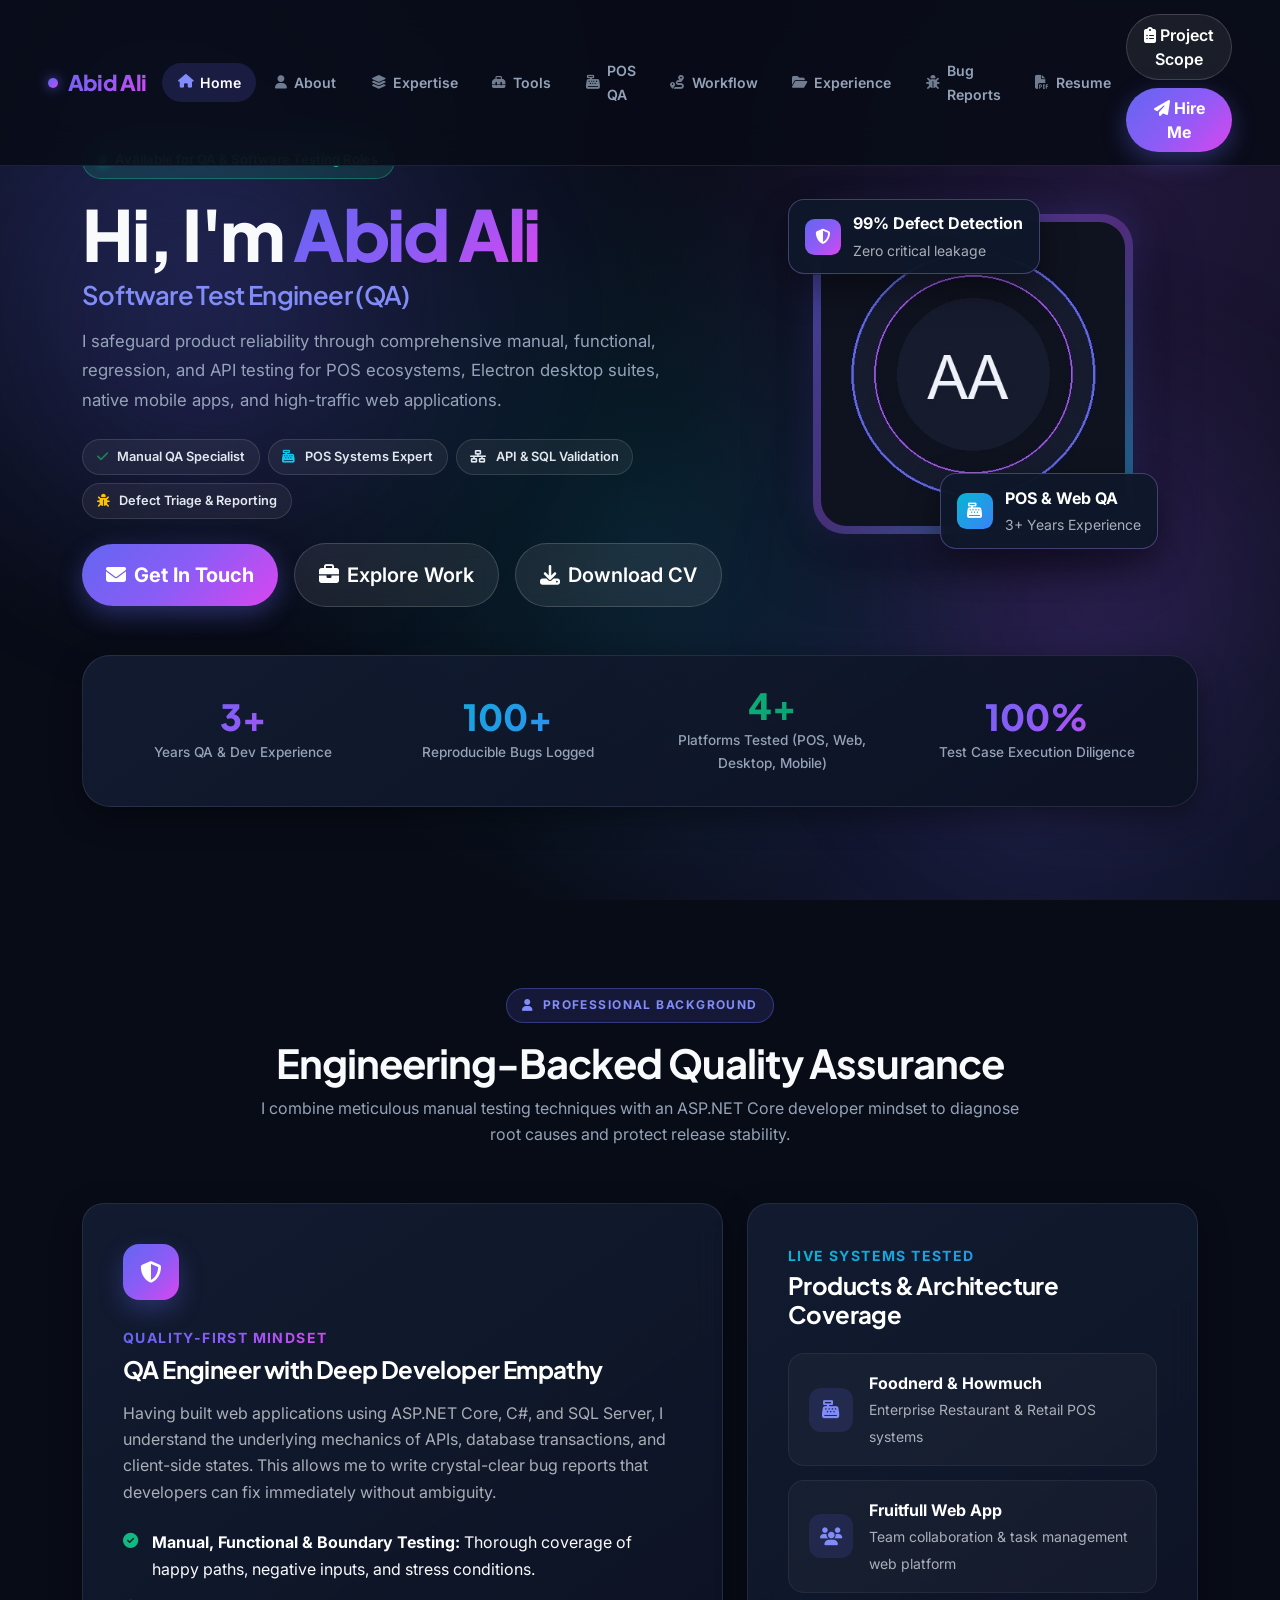
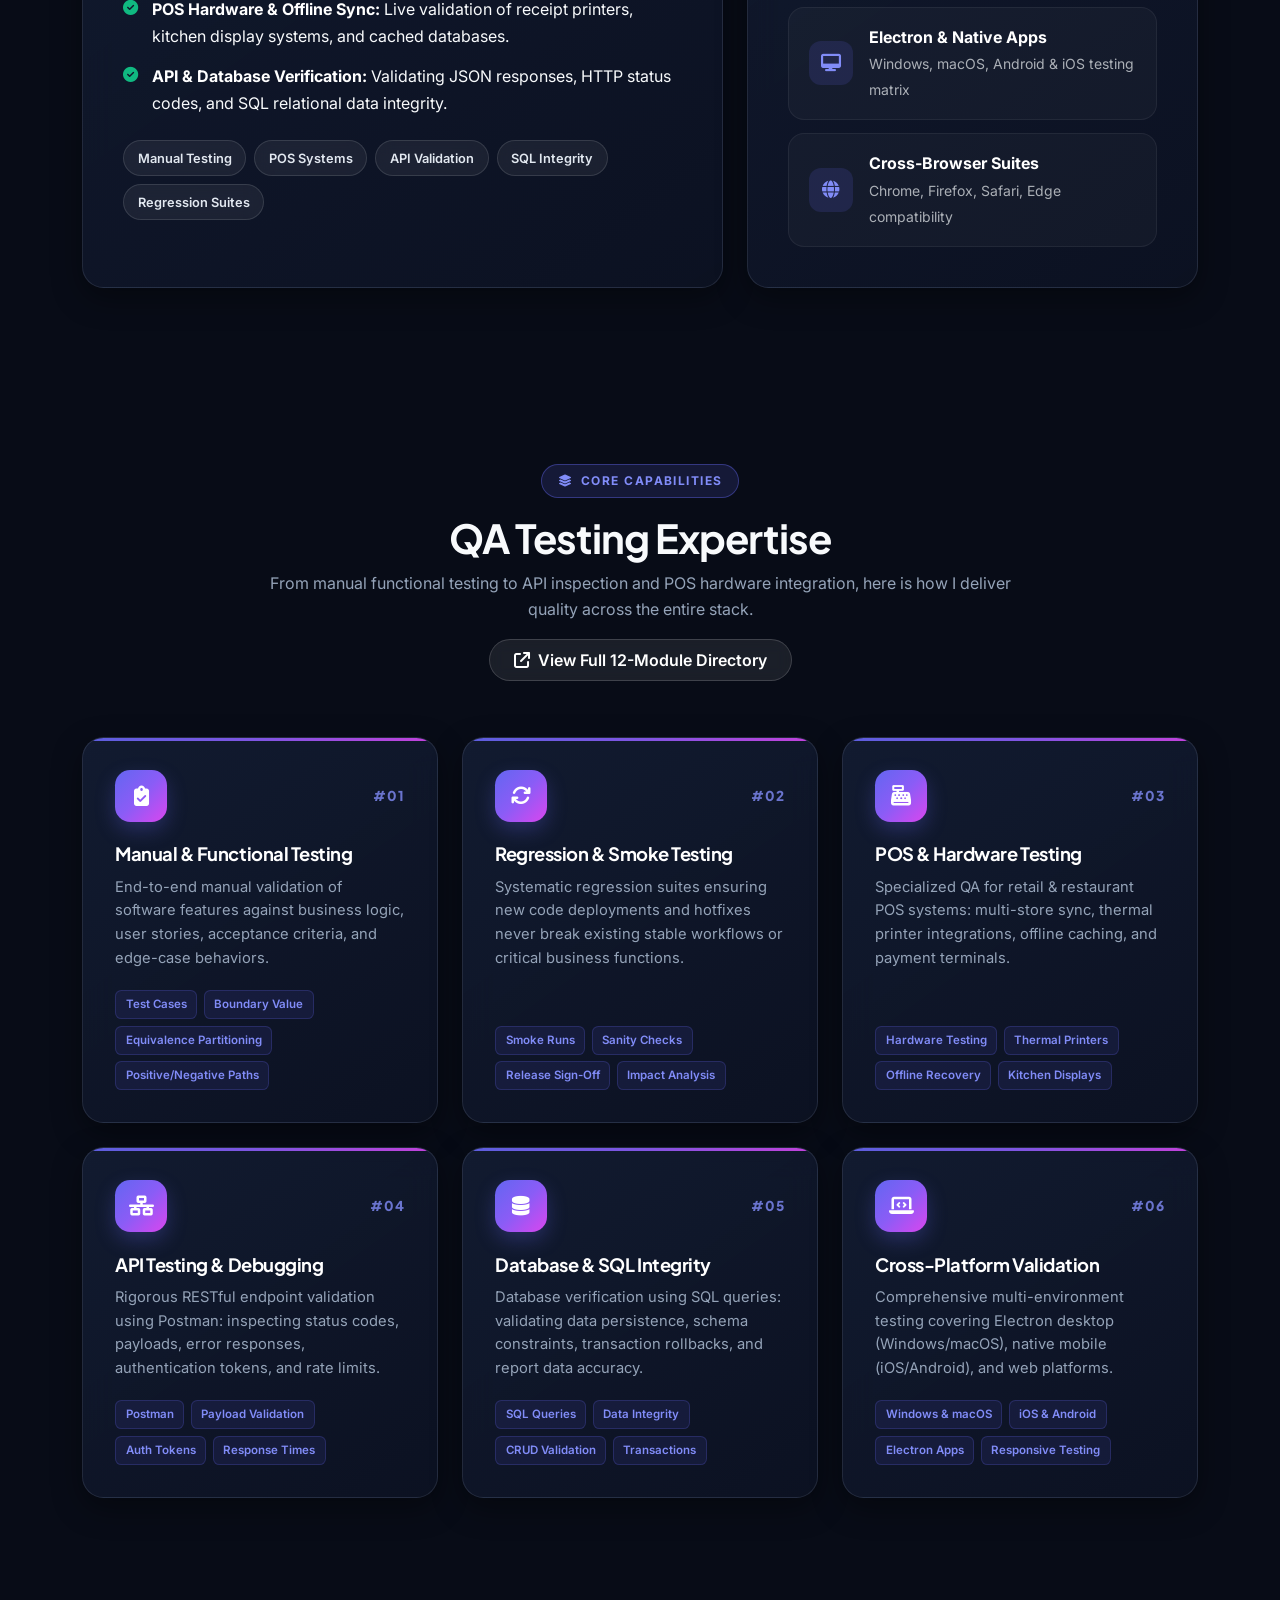
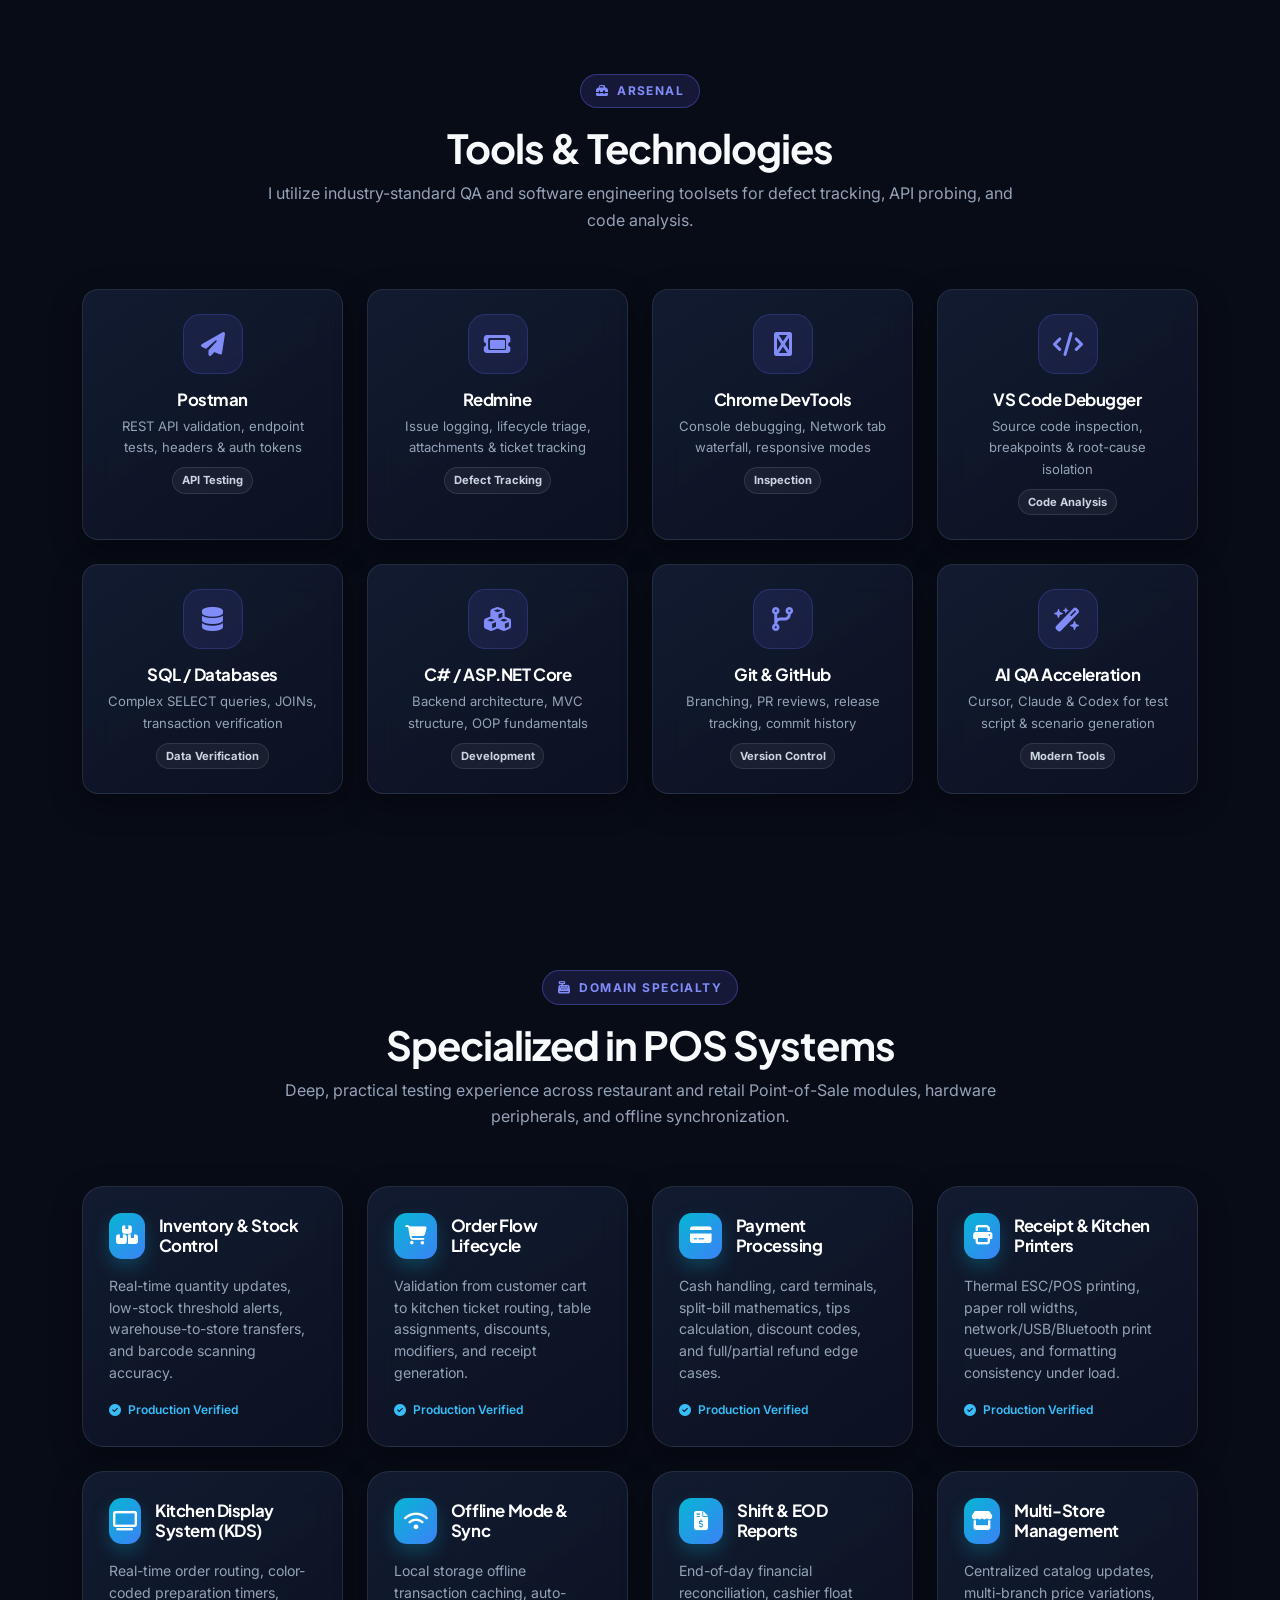
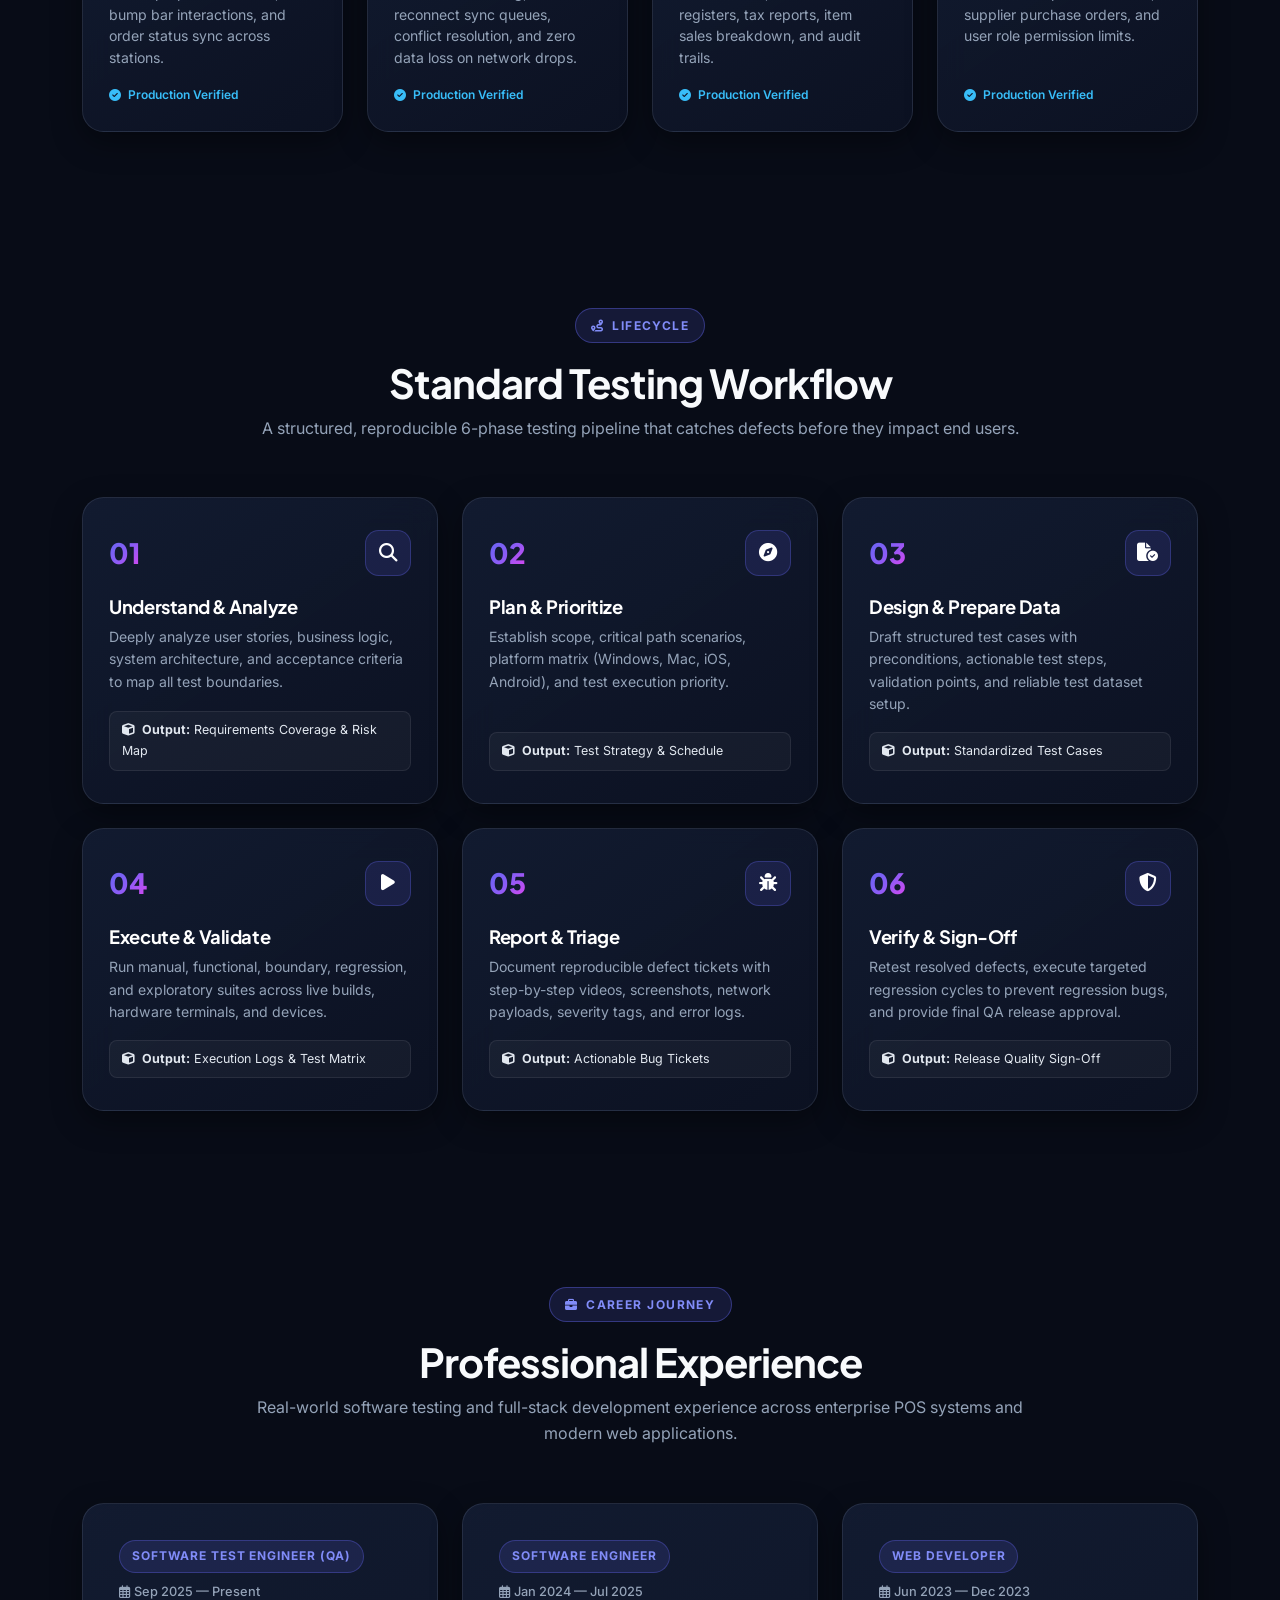
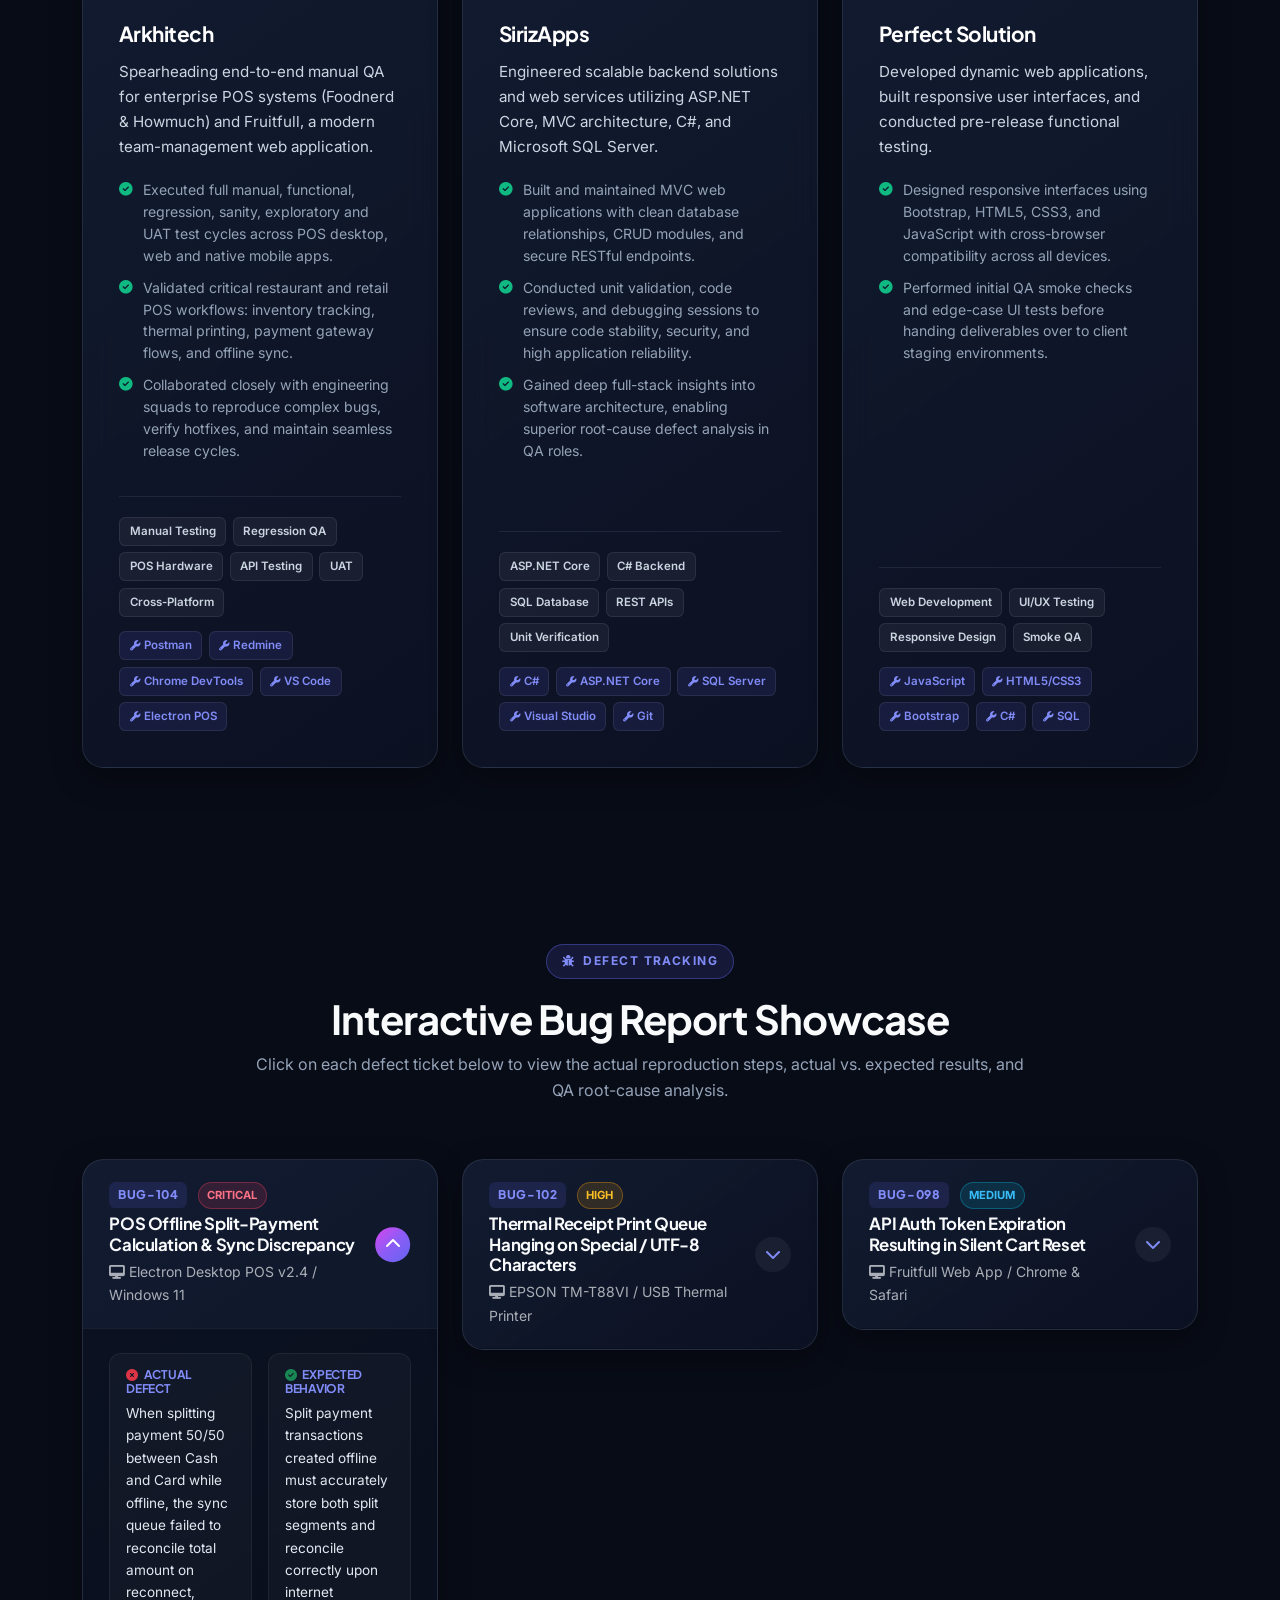
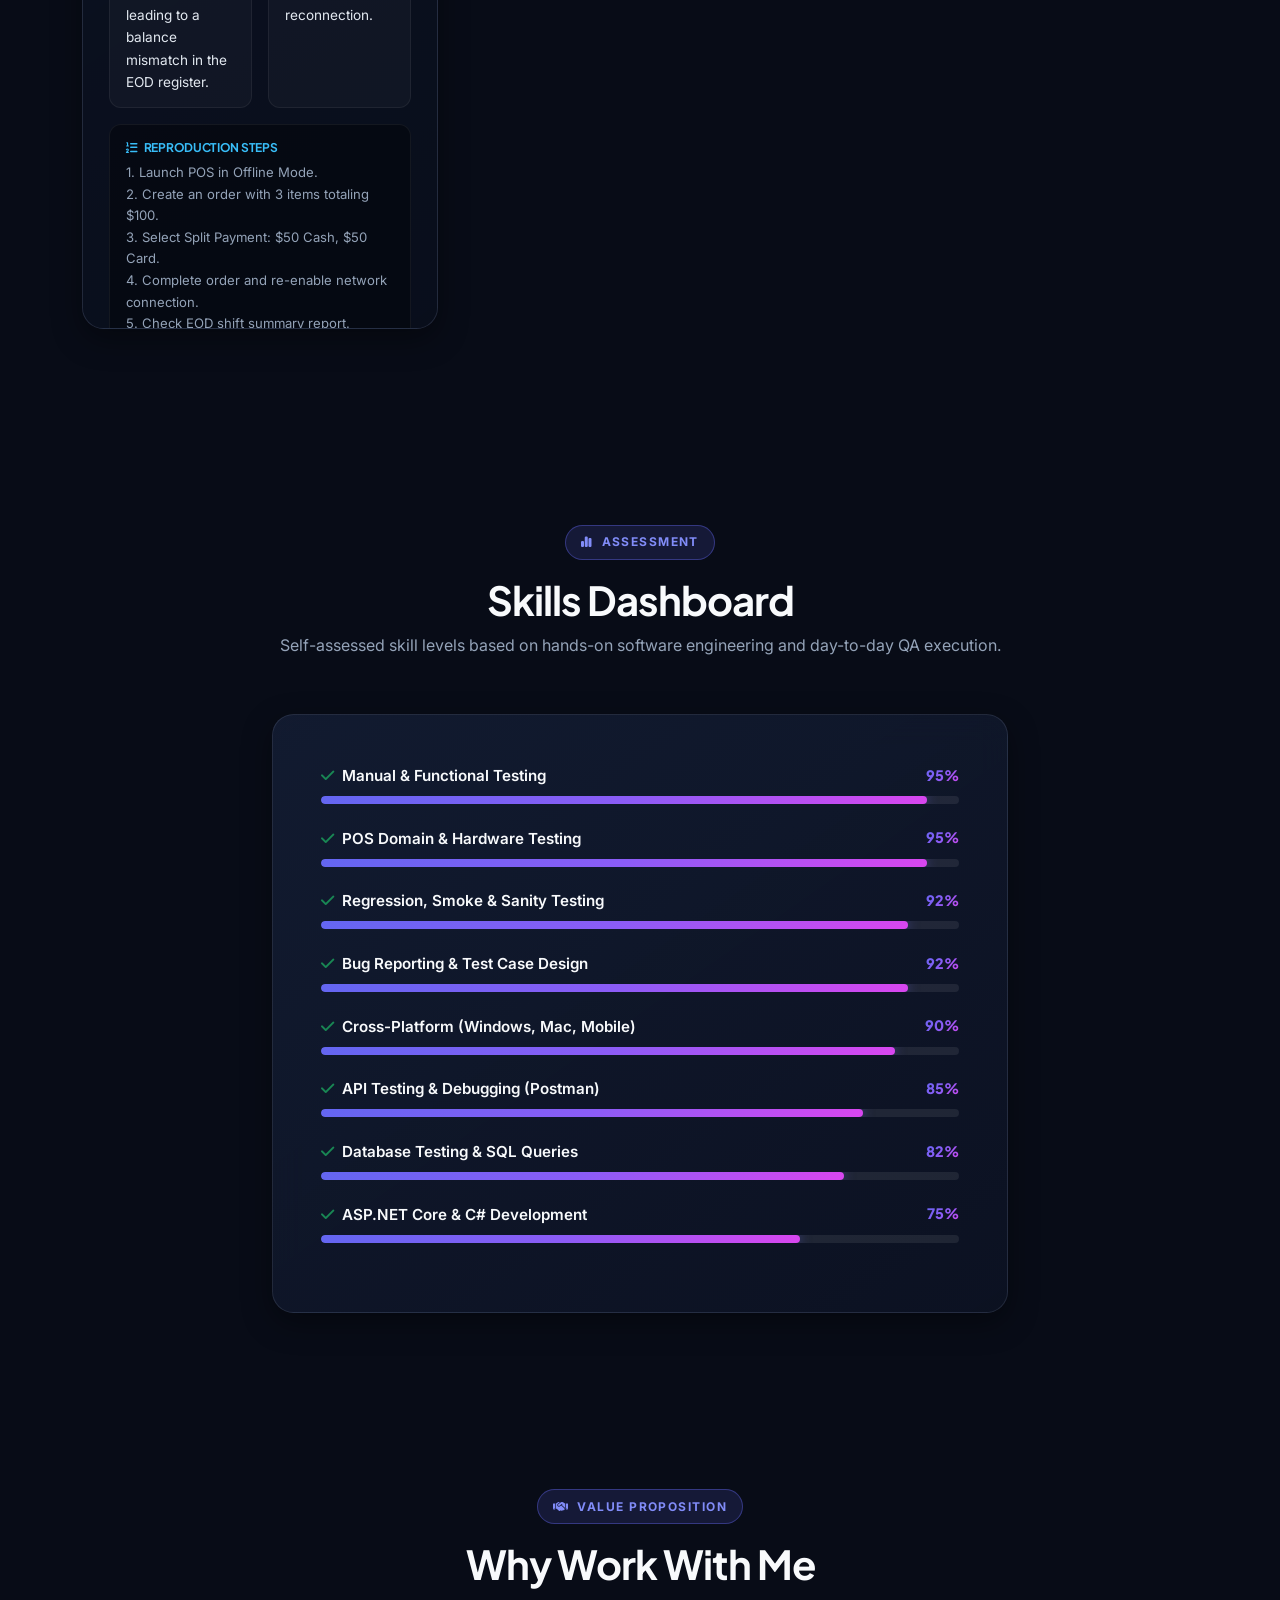
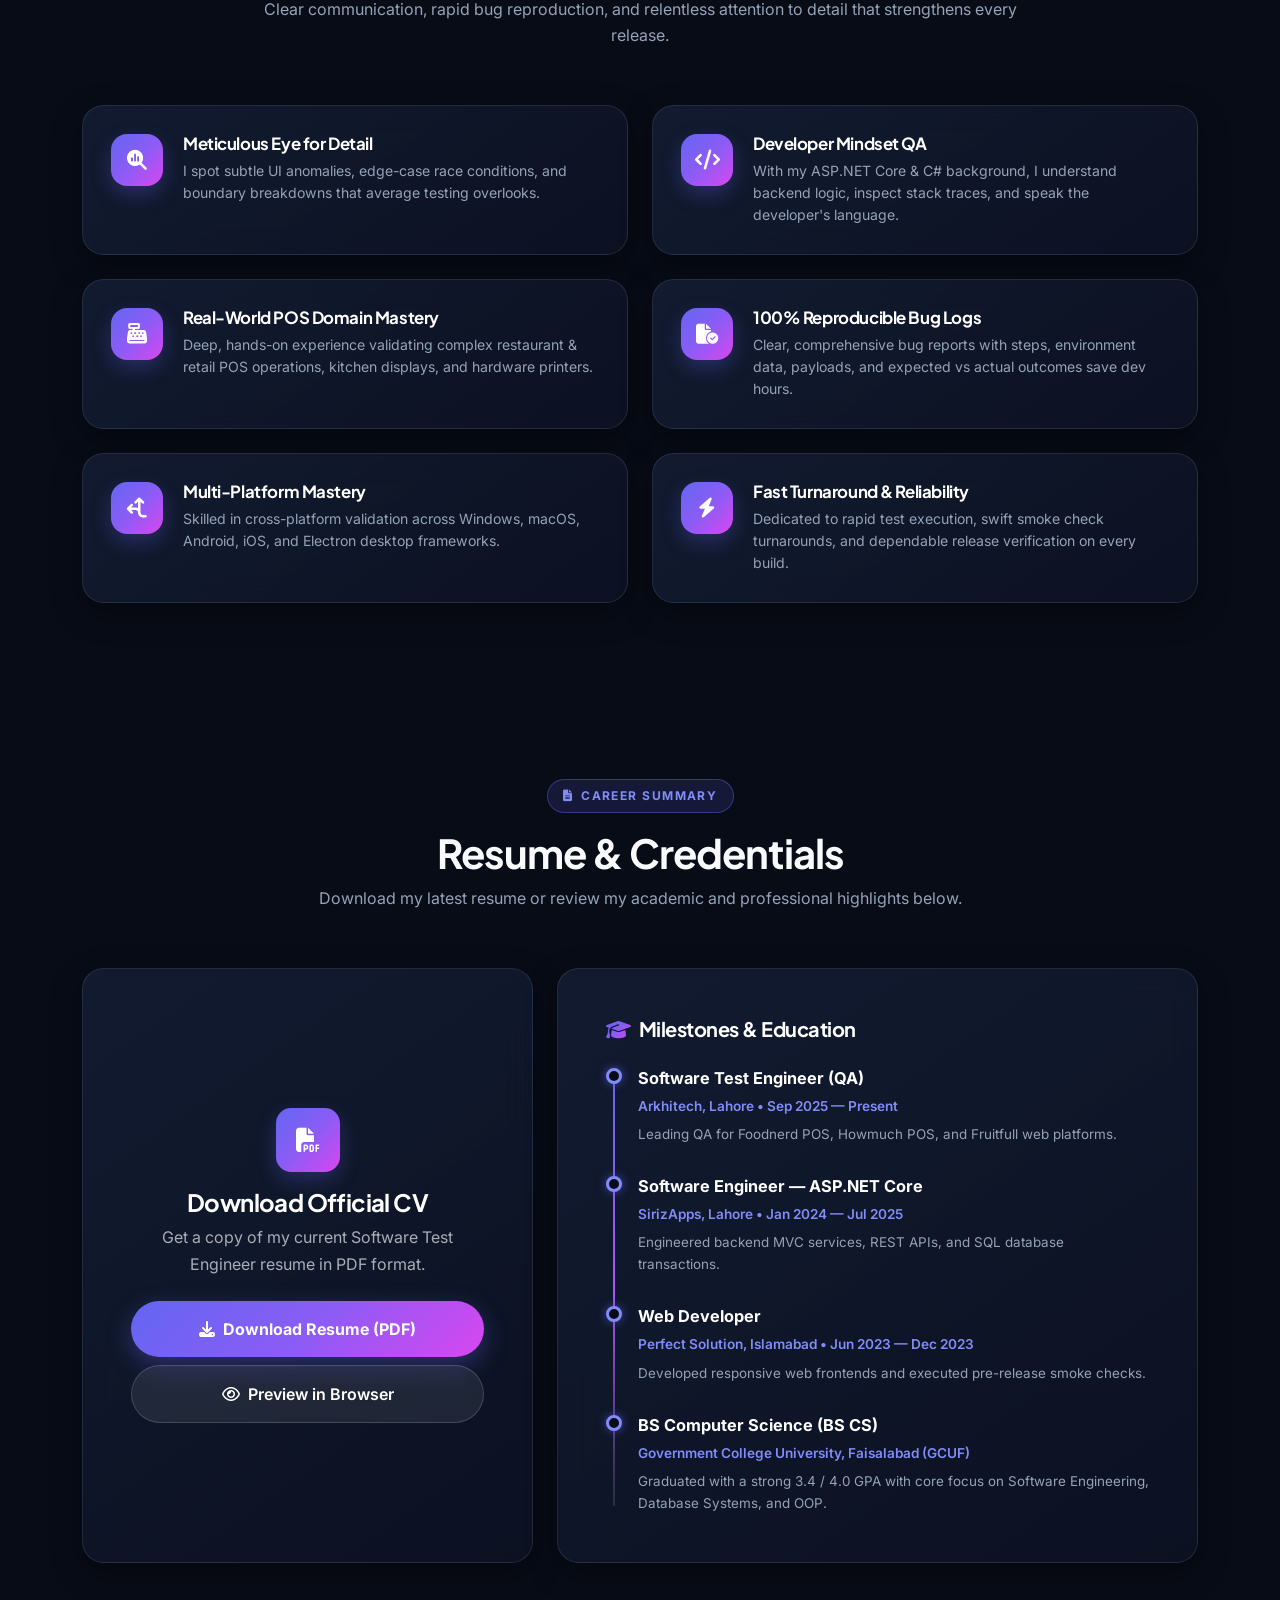
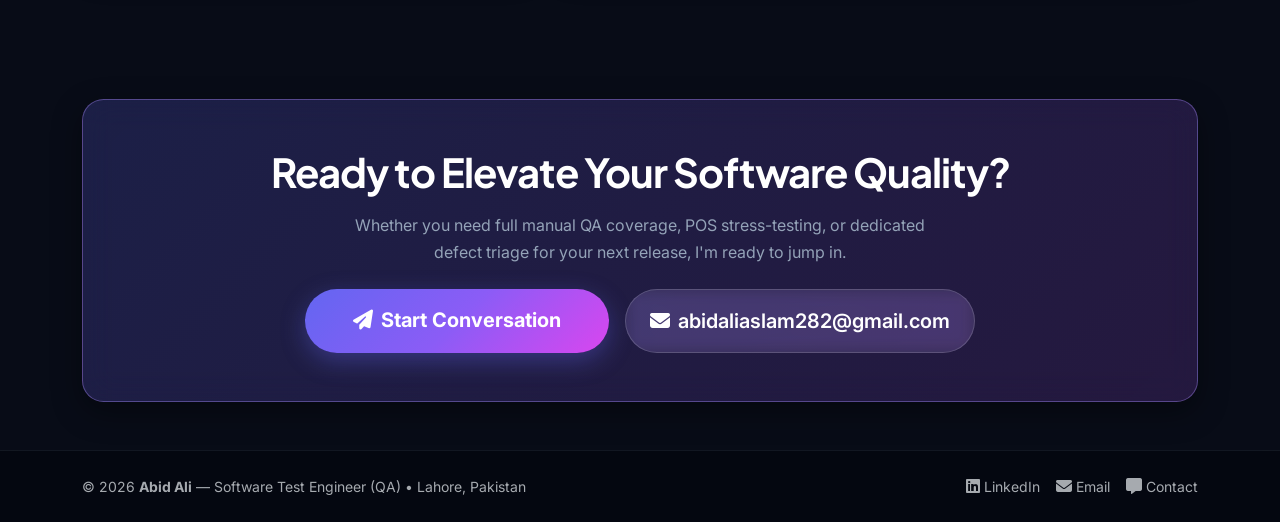
==== commit 4509cfaf: "Project info for new client" ====
--- a/index.html
+++ b/index.html
@@ -48,9 +48,12 @@
         <li class="nav-item"><a class="nav-link" href="#bugs"><i class="fa-solid fa-bug"></i> Bug Reports</a></li>
         <li class="nav-item"><a class="nav-link" href="#resume"><i class="fa-solid fa-file-pdf"></i> Resume</a></li>
       </ul>
-      <div class="d-flex align-items-center gap-2 mt-3 mt-lg-0">
-        <a href="contact.html" class="btn btn-primary-glow rounded-pill px-4 py-2">
-          <i class="fa-solid fa-paper-plane me-2"></i>Hire Me
+      <div class="d-flex align-items-center gap-2 mt-3 mt-lg-0 flex-wrap">
+        <a href="project-planner.html" class="btn btn-glass rounded-pill px-3 py-2 text-white">
+          <i class="fa-solid fa-clipboard-list me-1 text-primary-light"></i>Project Scope
+        </a>
+        <a href="contact.html" class="btn btn-primary-glow rounded-pill px-3 px-lg-4 py-2">
+          <i class="fa-solid fa-paper-plane me-1"></i>Hire Me
         </a>
       </div>
     </div>
@@ -62,8 +65,8 @@
   <div class="hero-blob"></div>
   <div class="hero-blob2"></div>
   <div class="container position-relative z-1">
-    <div class="row align-items-center gy-5">
-      <div class="col-lg-7 order-2 order-lg-1 reveal-up">
+    <div class="row align-items-center gy-4 gy-lg-5">
+      <div class="col-12 col-lg-7 reveal-up hero-content-col">
         <div class="mb-3">
           <span class="badge-status">
             <span class="pulse-dot"></span>
@@ -84,21 +87,21 @@
           <span class="badge-glass"><i class="fa-solid fa-bug text-warning me-1"></i> Defect Triage &amp; Reporting</span>
         </div>
 
-        <div class="d-flex flex-wrap gap-3 align-items-center">
-          <a href="contact.html" class="btn btn-primary-glow btn-lg rounded-pill px-4 py-3">
+        <div class="d-flex flex-wrap gap-2 gap-sm-3 align-items-center hero-cta-group">
+          <a href="contact.html" class="btn btn-primary-glow btn-lg rounded-pill px-4 py-3 hero-btn">
             <i class="fa-solid fa-envelope me-2"></i>Get In Touch
           </a>
-          <a href="#projects" class="btn btn-glass btn-lg rounded-pill px-4 py-3">
+          <a href="#projects" class="btn btn-glass btn-lg rounded-pill px-4 py-3 hero-btn">
             <i class="fa-solid fa-briefcase me-2"></i>Explore Work
           </a>
-          <a href="assets/Abid_Ali_QA_Resume.pdf" class="btn btn-glass btn-lg rounded-pill px-4 py-3" download>
+          <a href="assets/Abid_Ali_QA_Resume.pdf" class="btn btn-glass btn-lg rounded-pill px-4 py-3 hero-btn" download>
             <i class="fa-solid fa-download me-2"></i>Download CV
           </a>
         </div>
       </div>
 
-      <!-- Avatar Showcase Card -->
-      <div class="col-lg-5 order-1 order-lg-2 text-center reveal-up">
+      <!-- Avatar Showcase Card (Hidden on Mobile & Tablet, shown on Desktop) -->
+      <div class="col-lg-5 text-center reveal-up d-none d-lg-block hero-image-col">
         <div class="profile-showcase">
           <div class="hero-floating-card card-top-left">
             <div class="hero-floating-icon" style="background: var(--gradient-primary);">
@@ -128,21 +131,21 @@
     </div>
 
     <!-- Quick Stats Banner -->
-    <div class="stats-banner reveal-up mt-5">
-      <div class="row g-4 justify-content-center align-items-center">
-        <div class="col-6 col-md-3 stat-item">
+    <div class="stats-banner reveal-up mt-4 mt-lg-5">
+      <div class="row g-3 g-md-4 justify-content-center align-items-center">
+        <div class="col-6 col-lg-3 stat-item">
           <div class="stat-number text-gradient">3+</div>
           <div class="stat-label">Years QA &amp; Dev Experience</div>
         </div>
-        <div class="col-6 col-md-3 stat-item">
+        <div class="col-6 col-lg-3 stat-item">
           <div class="stat-number text-gradient-cyan">100+</div>
           <div class="stat-label">Reproducible Bugs Logged</div>
         </div>
-        <div class="col-6 col-md-3 stat-item">
+        <div class="col-6 col-lg-3 stat-item">
           <div class="stat-number text-gradient-emerald">4+</div>
           <div class="stat-label">Platforms Tested (POS, Web, Desktop, Mobile)</div>
         </div>
-        <div class="col-6 col-md-3 stat-item">
+        <div class="col-6 col-lg-3 stat-item">
           <div class="stat-number text-gradient">100%</div>
           <div class="stat-label">Test Case Execution Diligence</div>
         </div>
@@ -266,7 +269,9 @@
     <!-- Featured 6 Grid (Pre-rendered) -->
     <div class="row g-4" id="expertGrid">
       <!-- expertise cards loaded by js/script.js expertiseData -->
-      </div>
+    </div>
+  </div>
+</section>
 
 <!-- Tools & Technologies Section -->
 <section id="tools" aria-label="Tools and Technologies">
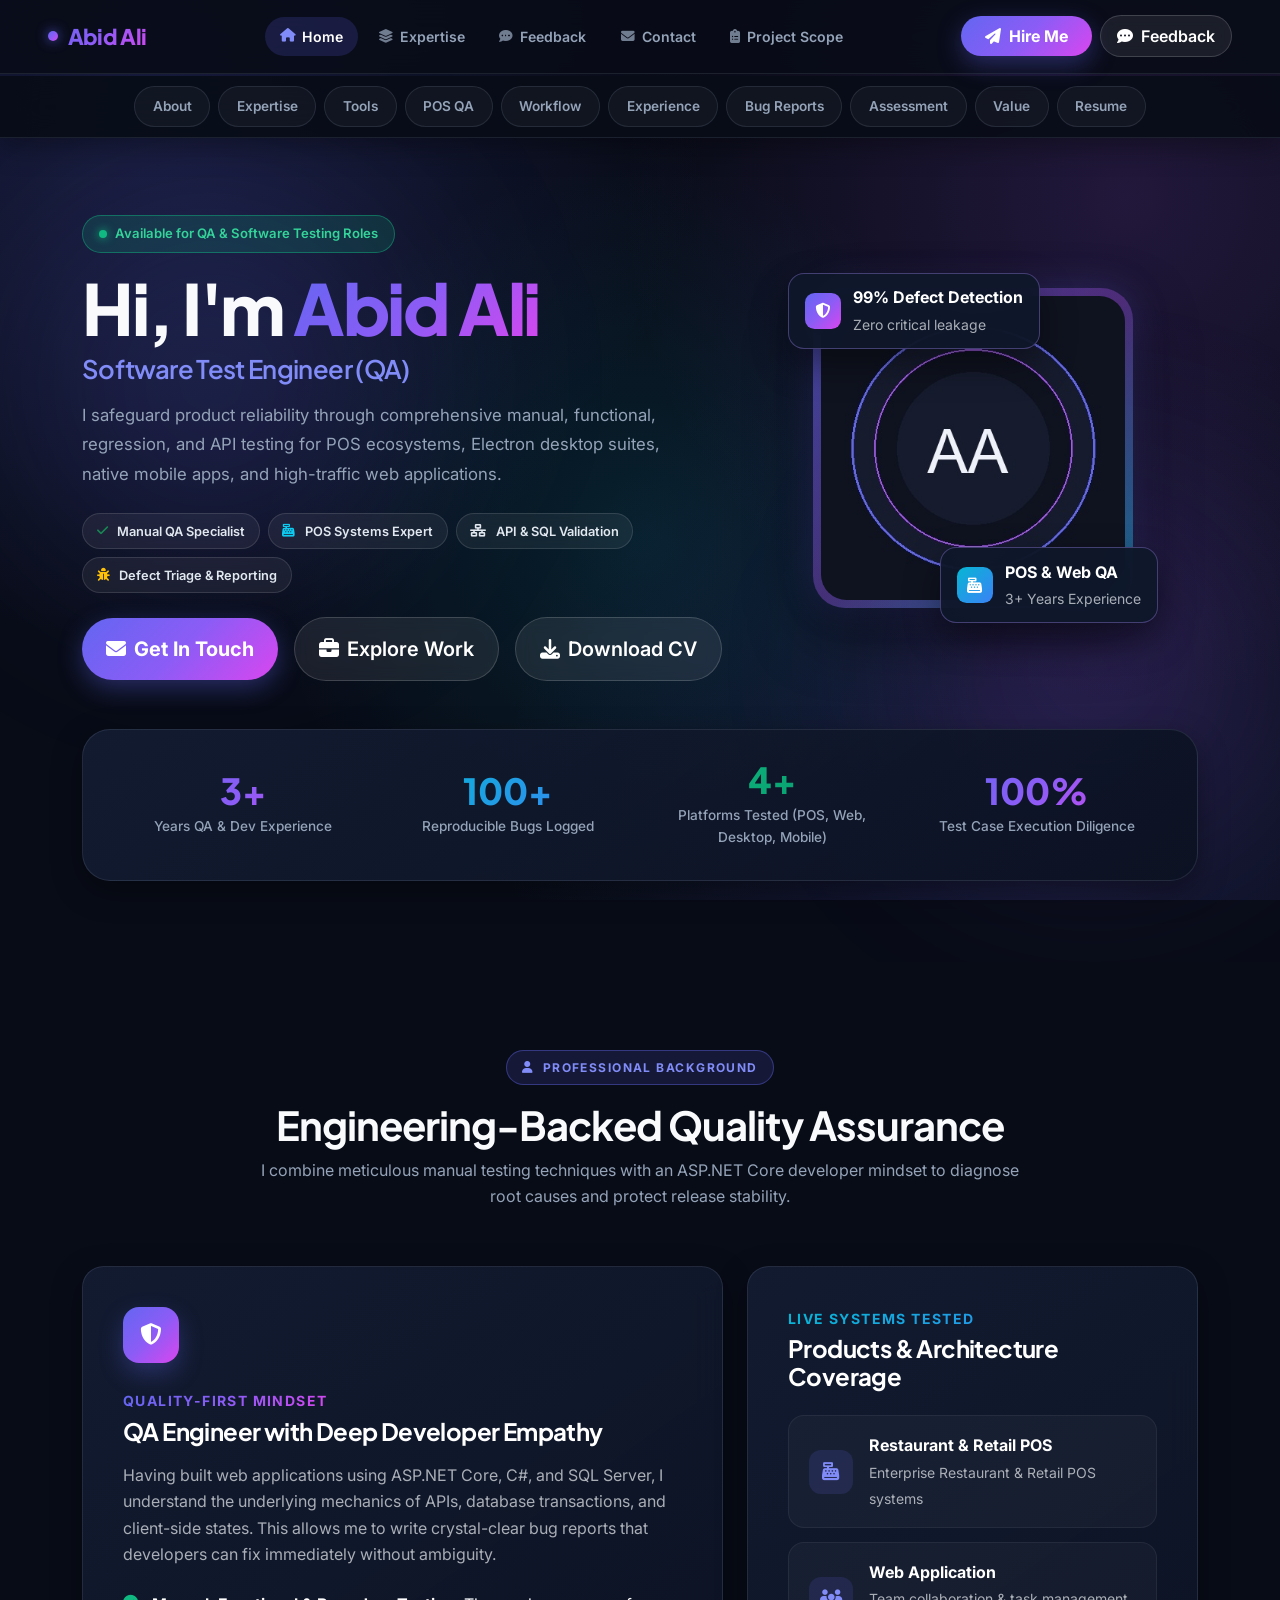
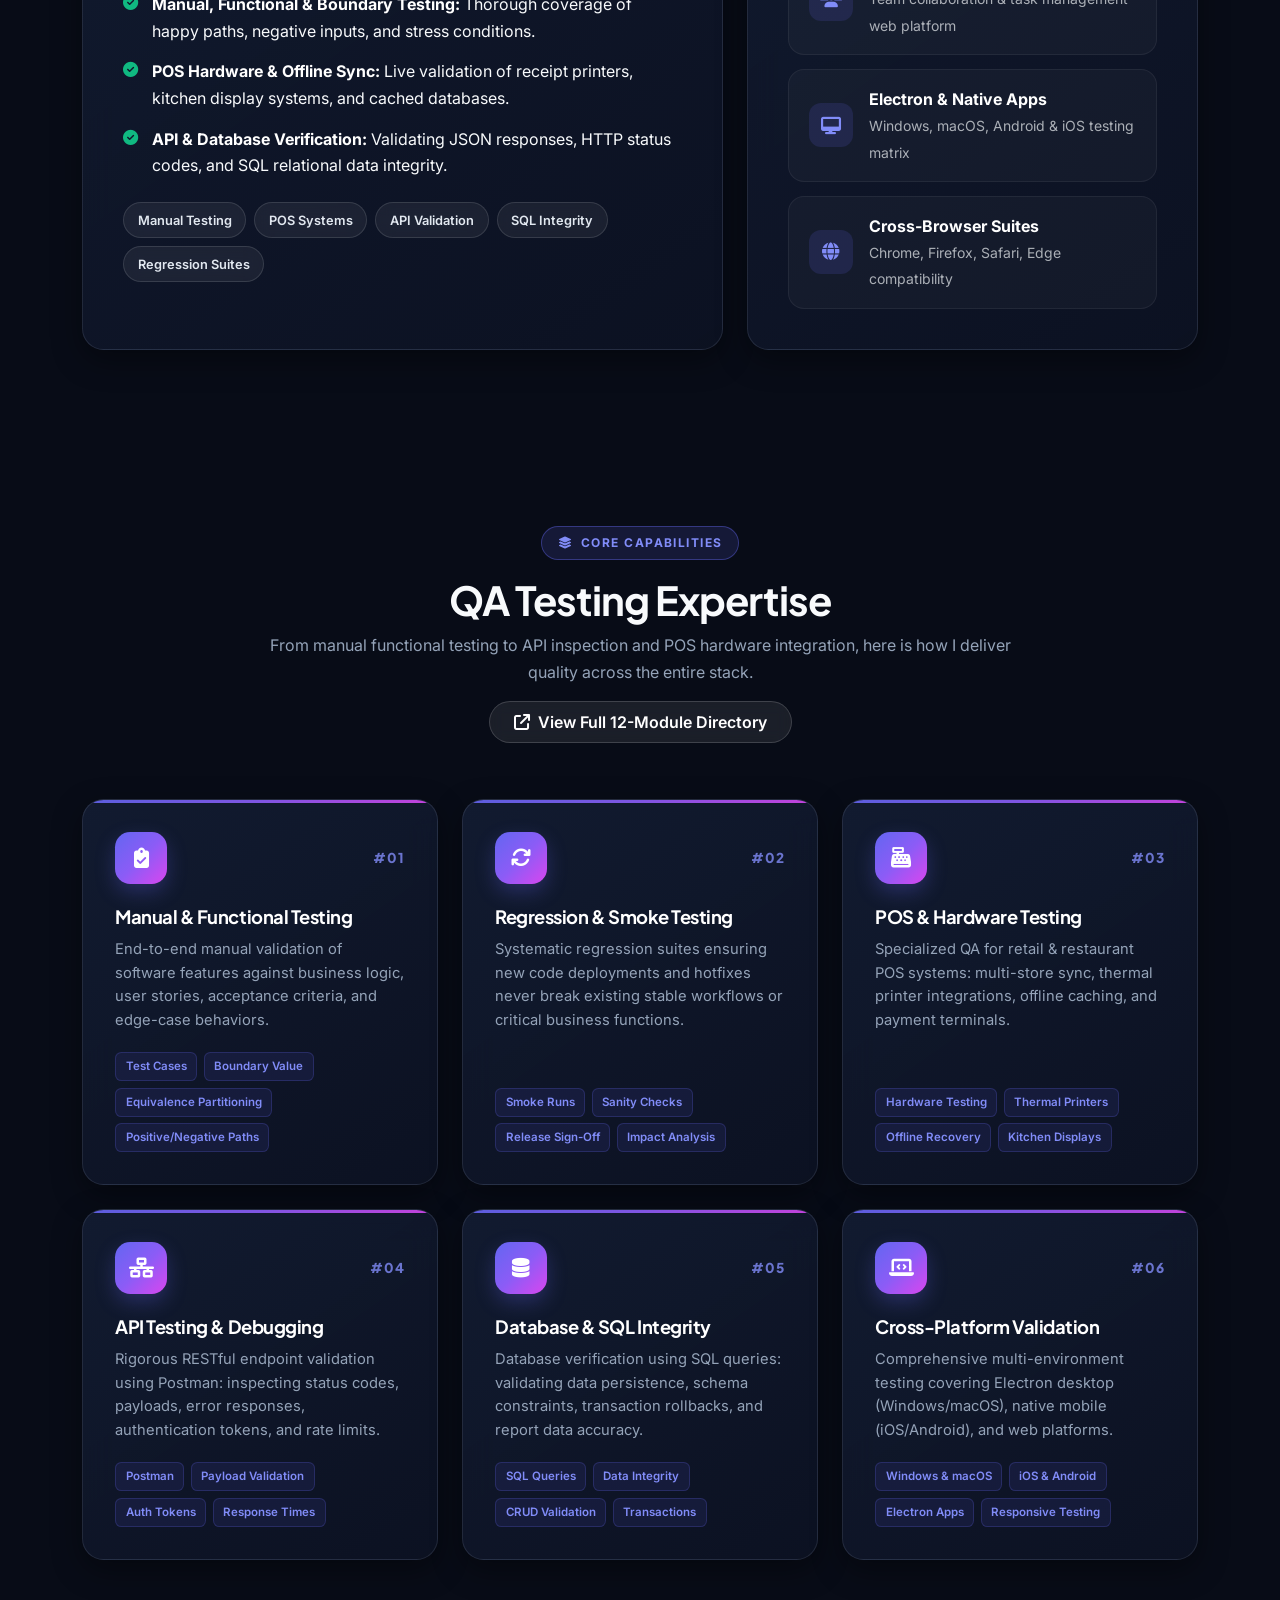
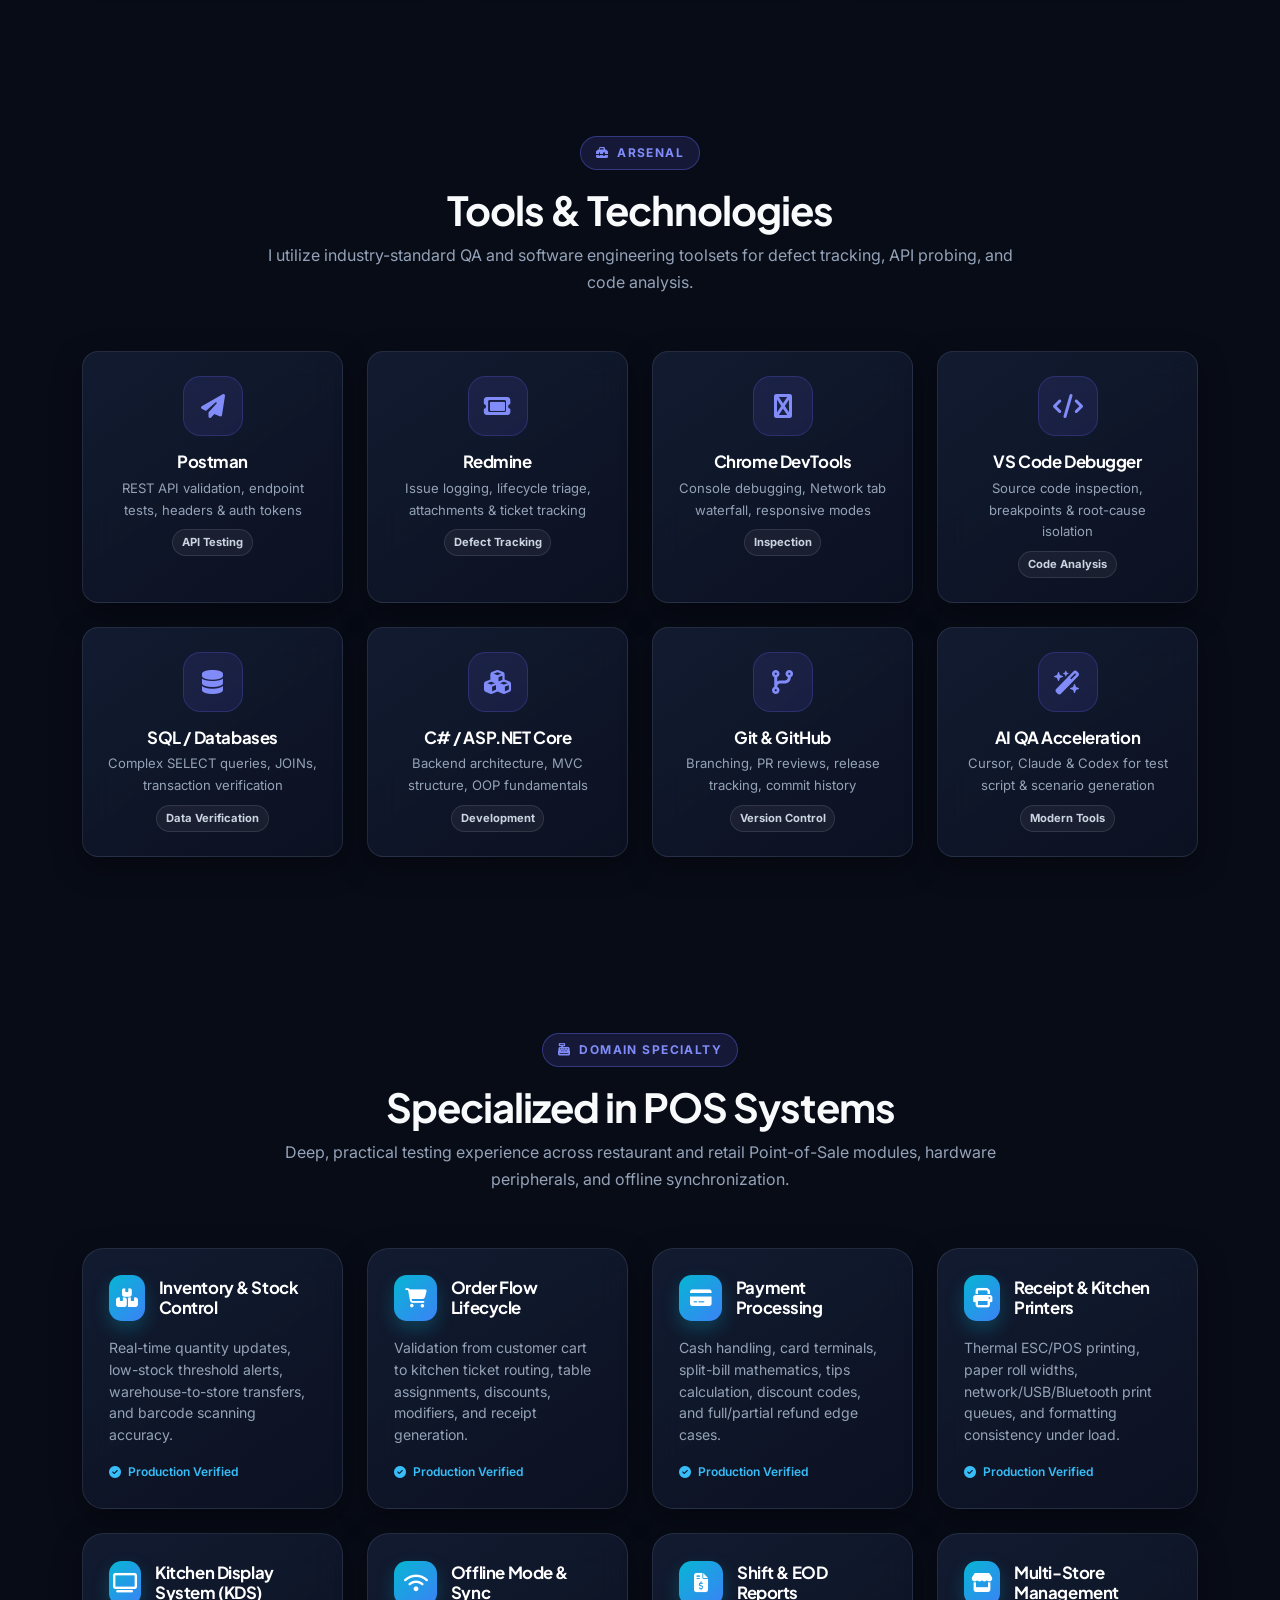
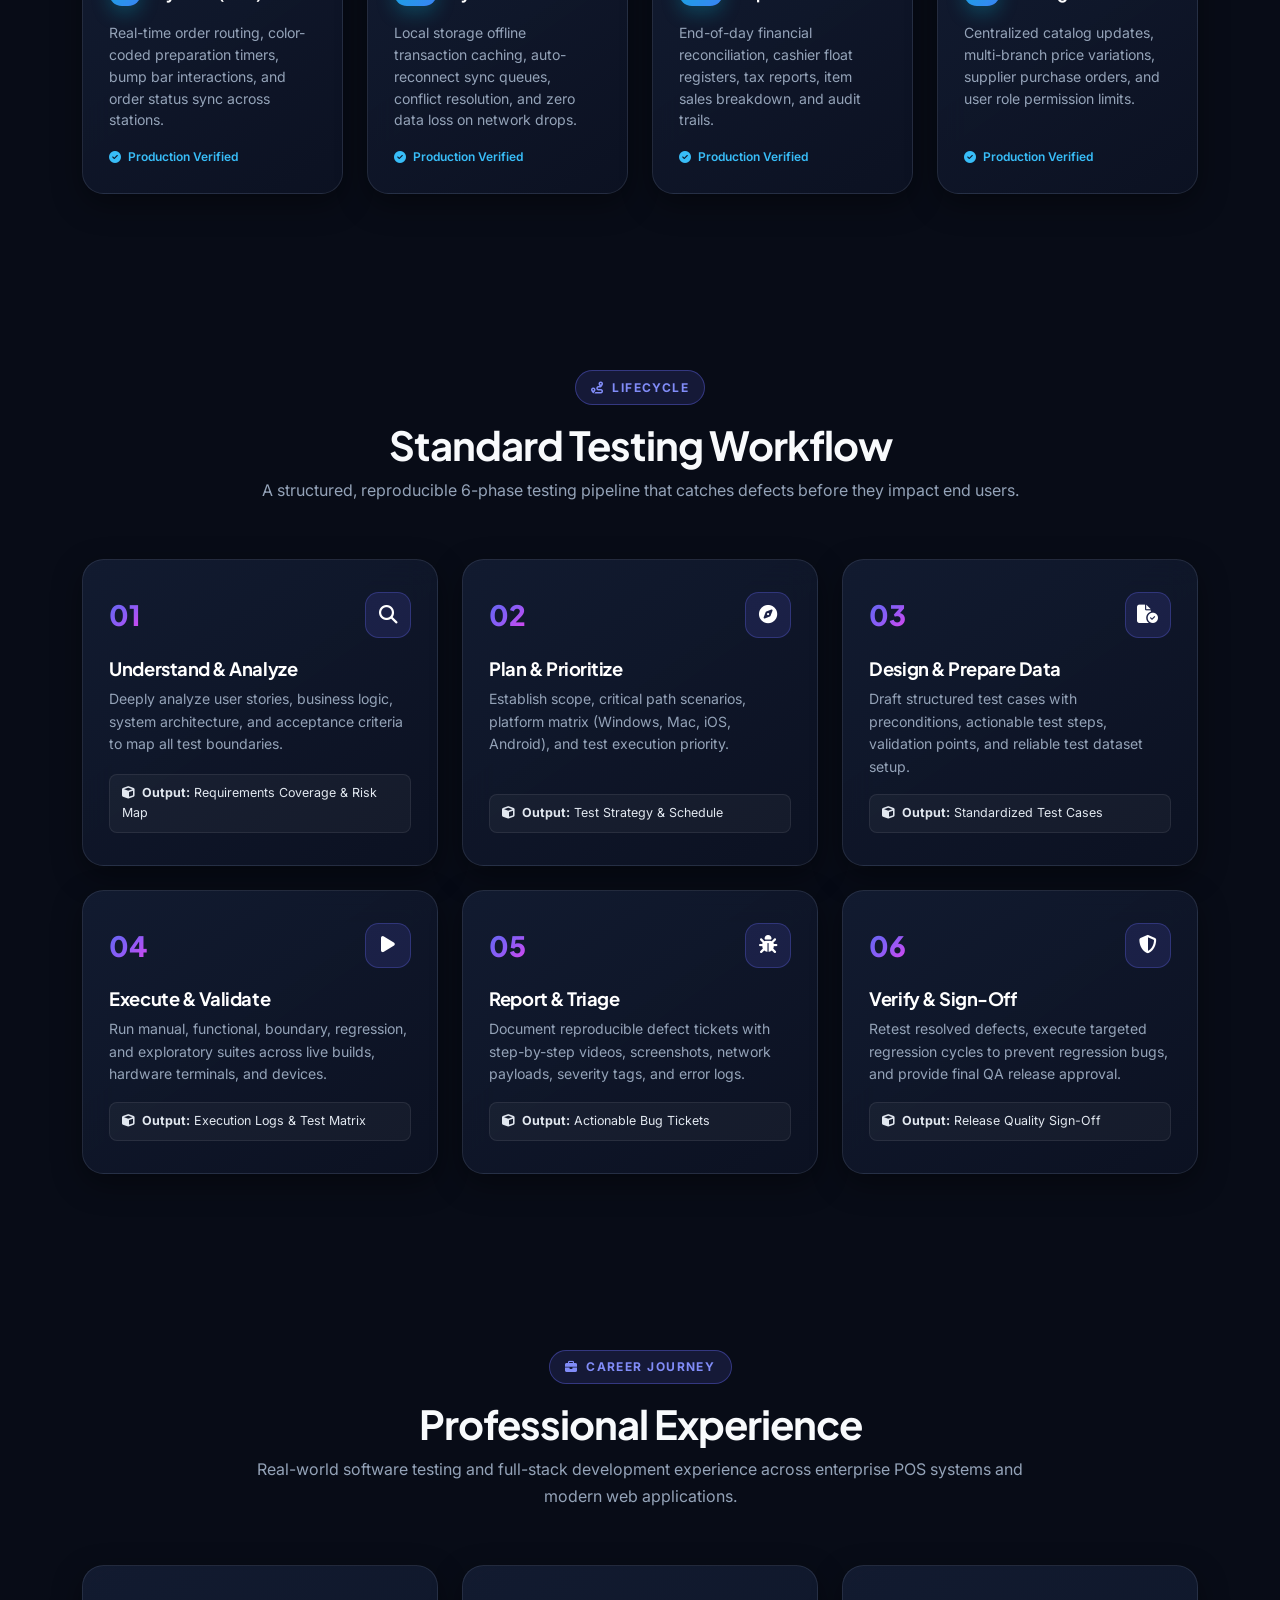
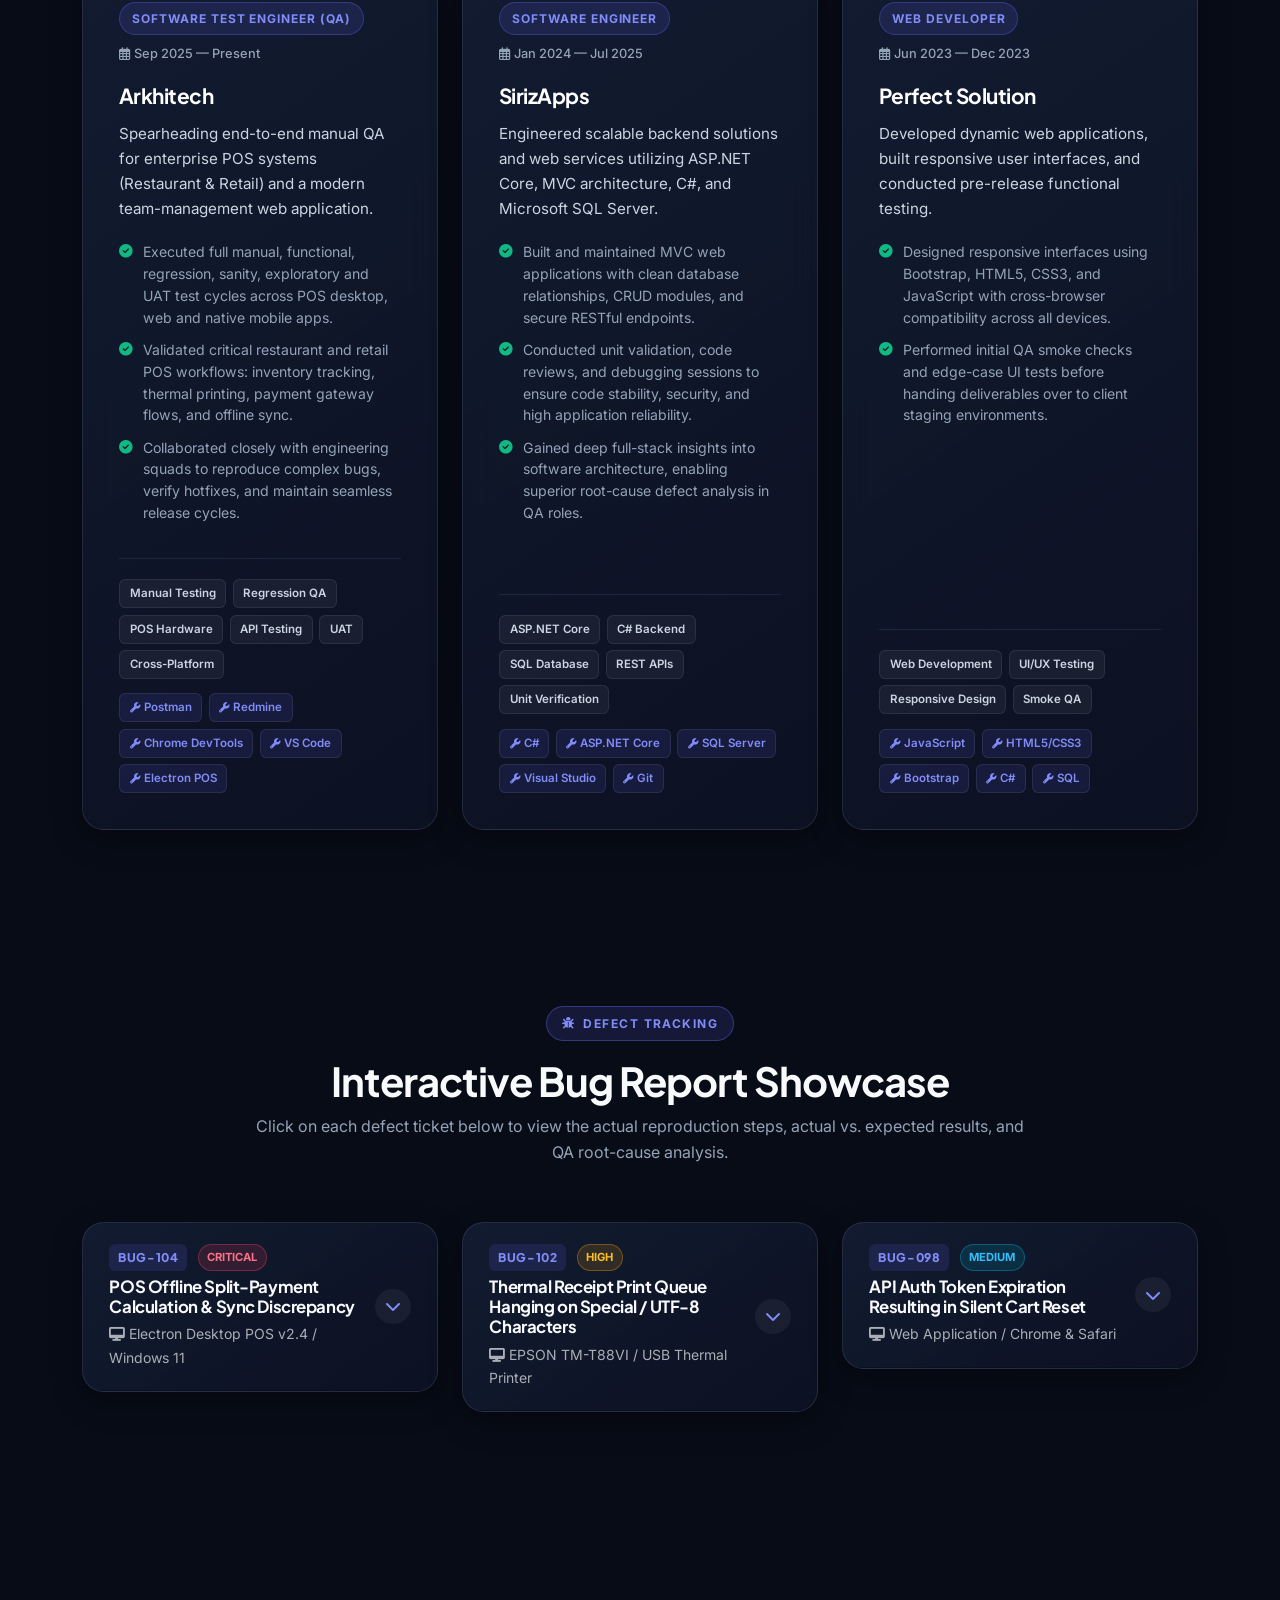
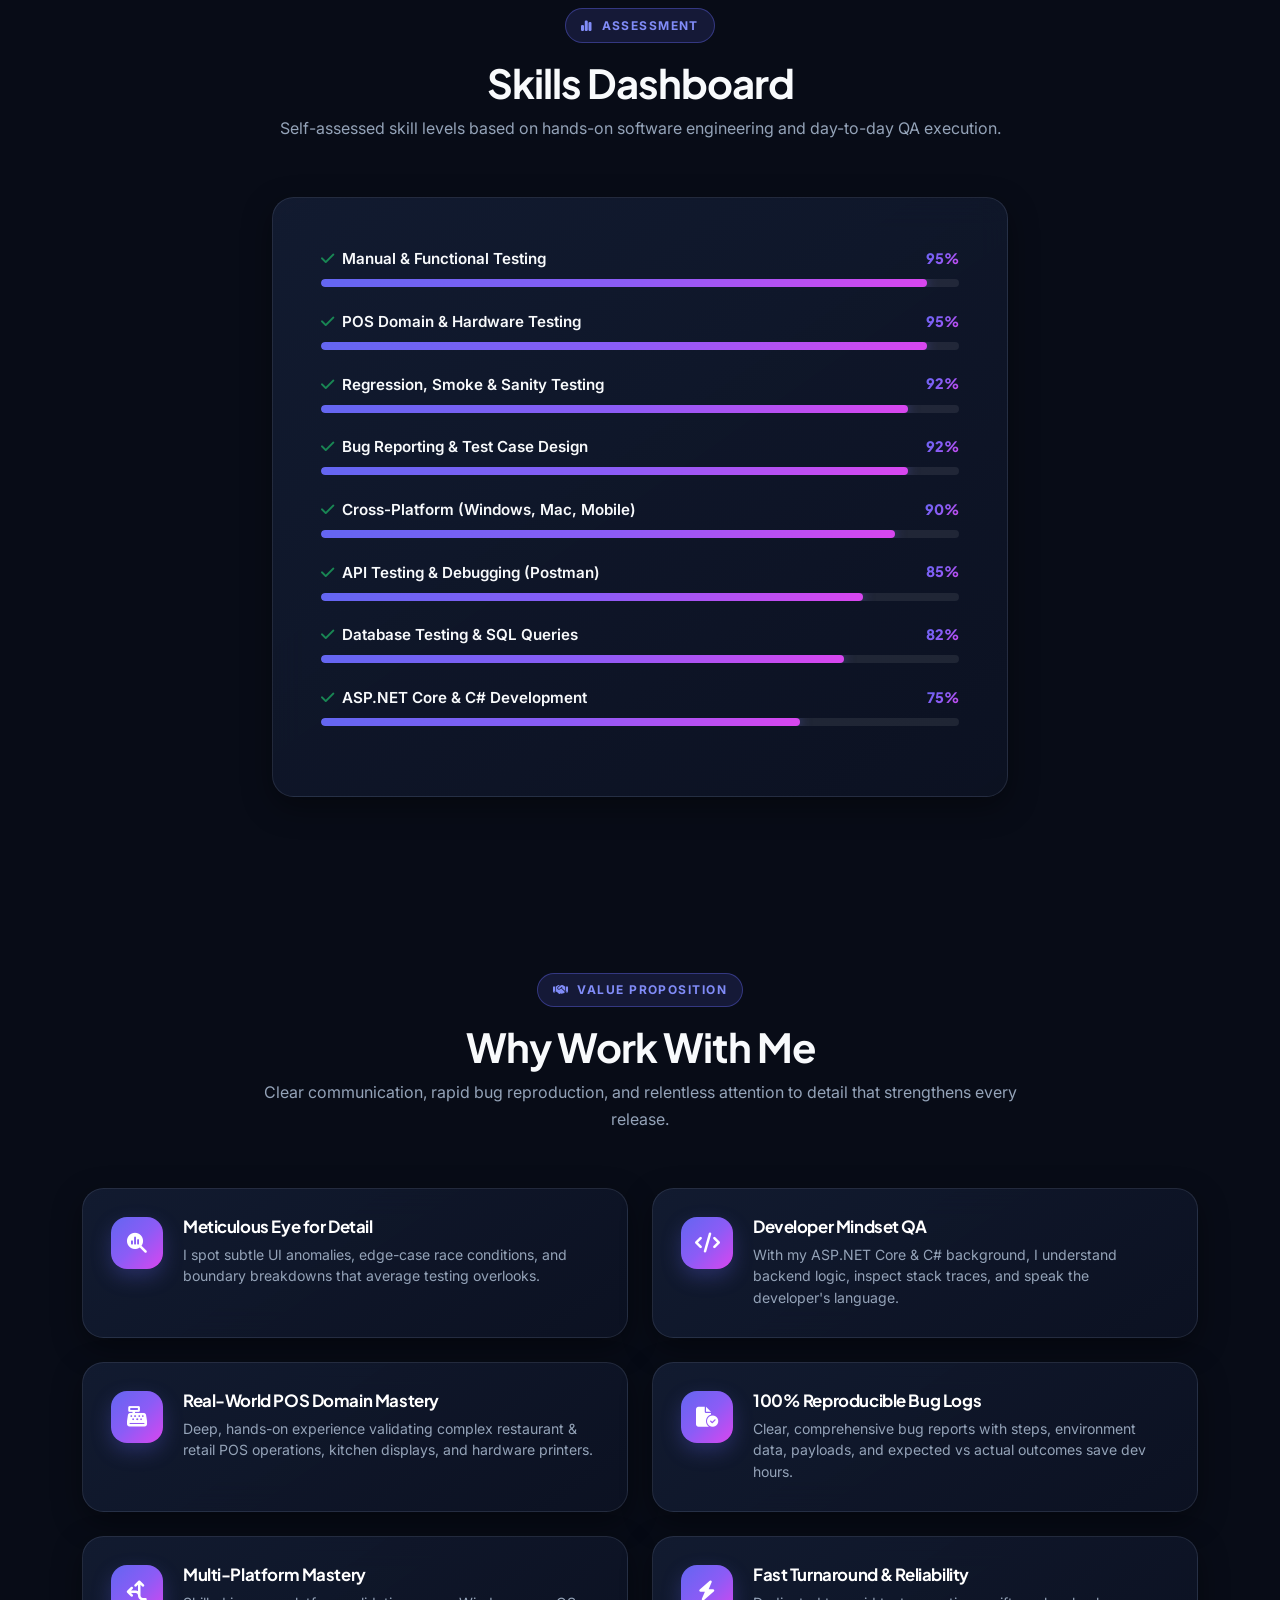
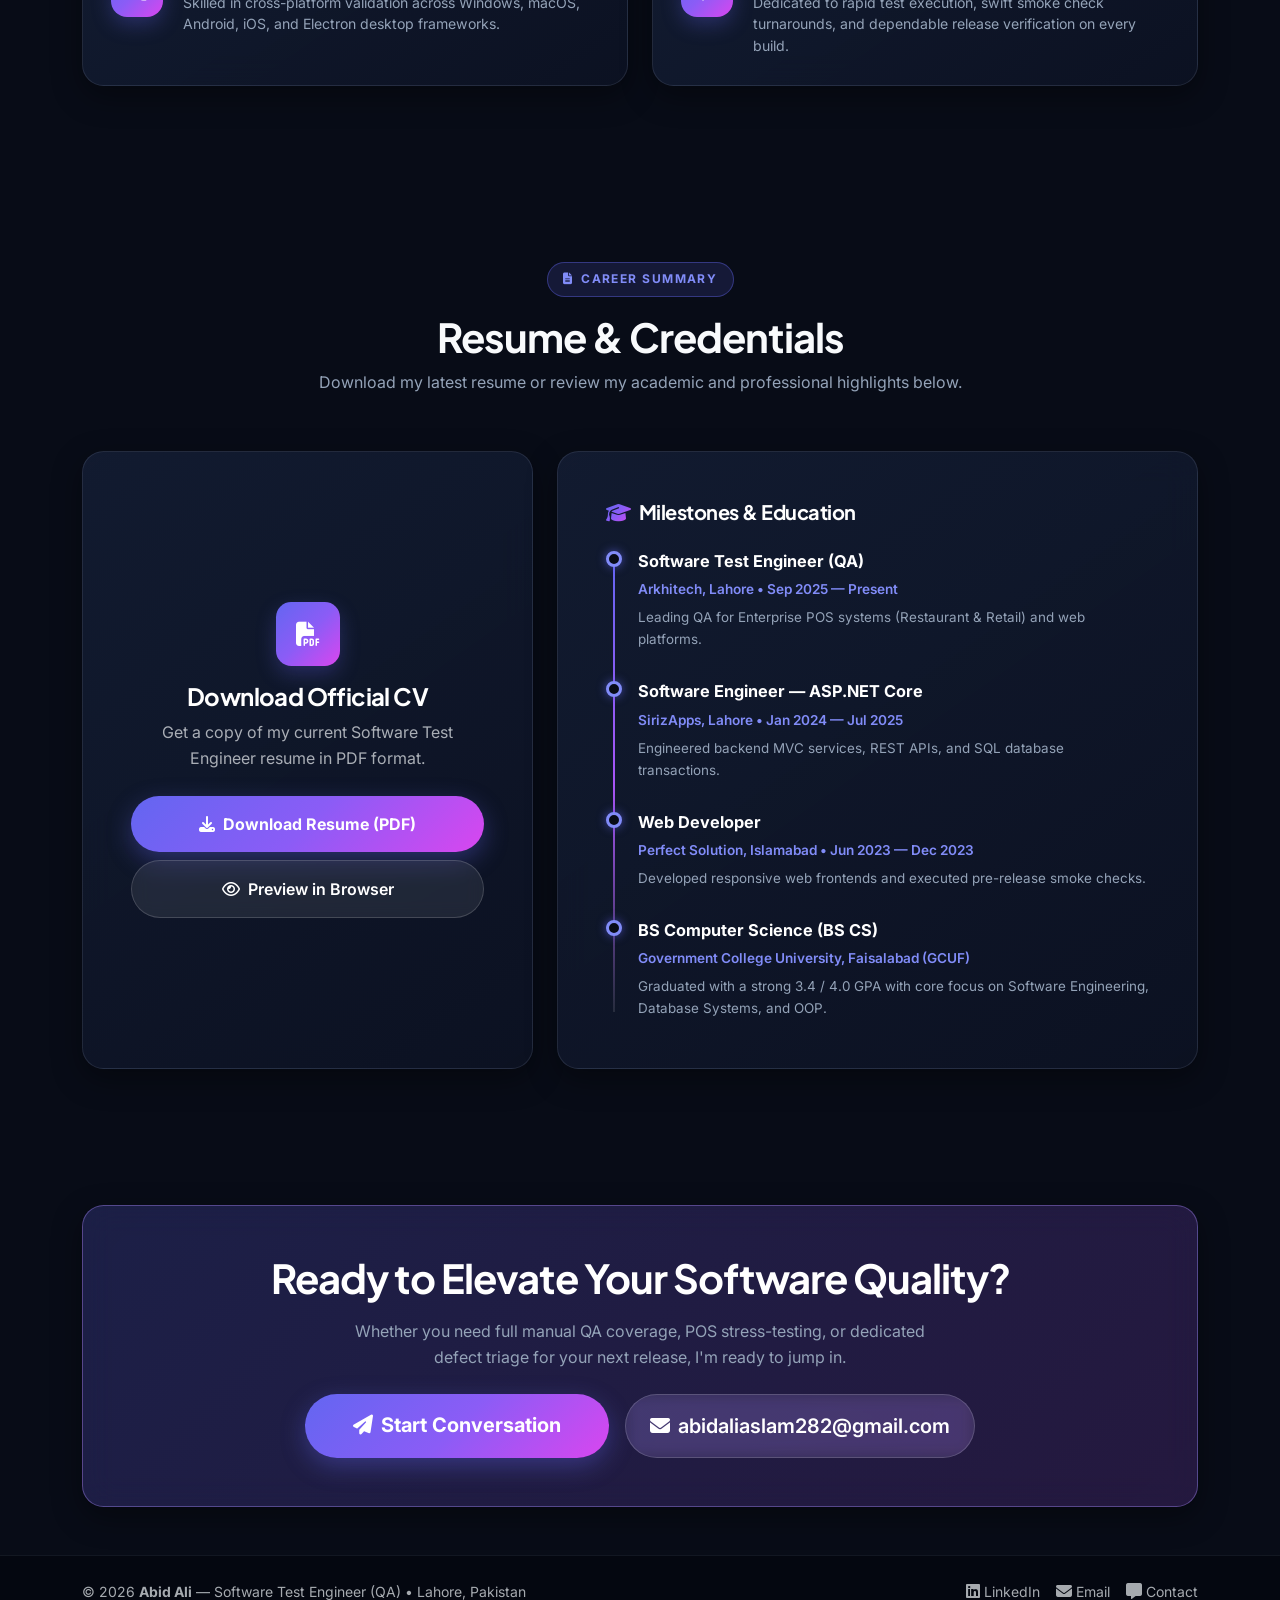
==== commit e02217f4: "more fixes" ====
--- a/index.html
+++ b/index.html
@@ -37,30 +37,39 @@
       <i class="fa-solid fa-bars-staggered fs-5"></i>
     </button>
     <div class="collapse navbar-collapse" id="navMenu">
-      <ul class="navbar-nav mx-auto align-items-lg-center gap-lg-1">
+<ul class="navbar-nav mx-auto align-items-lg-center gap-lg-1">
         <li class="nav-item"><a class="nav-link active" href="#home"><i class="fa-solid fa-house"></i> Home</a></li>
-        <li class="nav-item"><a class="nav-link" href="#about"><i class="fa-solid fa-user"></i> About</a></li>
-        <li class="nav-item"><a class="nav-link" href="#expertise"><i class="fa-solid fa-layer-group"></i> Expertise</a></li>
-        <li class="nav-item"><a class="nav-link" href="#tools"><i class="fa-solid fa-toolbox"></i> Tools</a></li>
-        <li class="nav-item"><a class="nav-link" href="#pos"><i class="fa-solid fa-cash-register"></i> POS QA</a></li>
-        <li class="nav-item"><a class="nav-link" href="#process"><i class="fa-solid fa-route"></i> Workflow</a></li>
-        <li class="nav-item"><a class="nav-link" href="#projects"><i class="fa-solid fa-folder-open"></i> Experience</a></li>
-        <li class="nav-item"><a class="nav-link" href="#bugs"><i class="fa-solid fa-bug"></i> Bug Reports</a></li>
-        <li class="nav-item"><a class="nav-link" href="#resume"><i class="fa-solid fa-file-pdf"></i> Resume</a></li>
+        <li class="nav-item"><a class="nav-link" href="expertise.html"><i class="fa-solid fa-layer-group"></i> Expertise</a></li>
+        <li class="nav-item"><a class="nav-link" href="feedback.html"><i class="fa-solid fa-comment-dots"></i> Feedback</a></li>
+        <li class="nav-item"><a class="nav-link" href="contact.html"><i class="fa-solid fa-envelope"></i> Contact</a></li>
+        <li class="nav-item"><a class="nav-link" href="project-planner.html"><i class="fa-solid fa-clipboard-list"></i> Project Scope</a></li>
       </ul>
       <div class="d-flex align-items-center gap-2 mt-3 mt-lg-0 flex-wrap">
-        <a href="project-planner.html" class="btn btn-glass rounded-pill px-3 py-2 text-white">
-          <i class="fa-solid fa-clipboard-list me-1 text-primary-light"></i>Project Scope
-        </a>
-        <a href="contact.html" class="btn btn-primary-glow rounded-pill px-3 px-lg-4 py-2">
-          <i class="fa-solid fa-paper-plane me-1"></i>Hire Me
-        </a>
+        <a href="contact.html" class="btn btn-primary-glow rounded-pill px-4 py-2"><i class="fa-solid fa-paper-plane me-2"></i>Hire Me</a>
+        <a href="feedback.html" class="btn btn-glass rounded-pill px-3 py-2"><i class="fa-solid fa-comment-dots me-2"></i>Feedback</a>
       </div>
     </div>
   </div>
 </nav>
 
-<!-- Hero Section -->
+<!-- Home Section Tags -->
+<div class="tag-nav-container" id="homeTags" aria-label="Home Section Tags">
+  <div class="container">
+    <div class="tag-nav-wrapper">
+      <a href="#about" class="tag-nav-btn">About</a>
+      <a href="#expertise" class="tag-nav-btn">Expertise</a>
+      <a href="#tools" class="tag-nav-btn">Tools</a>
+      <a href="#pos" class="tag-nav-btn">POS QA</a>
+      <a href="#process" class="tag-nav-btn">Workflow</a>
+      <a href="#projects" class="tag-nav-btn">Experience</a>
+      <a href="#bugs" class="tag-nav-btn">Bug Reports</a>
+      <a href="#skills" class="tag-nav-btn">Assessment</a>
+      <a href="#why" class="tag-nav-btn">Value</a>
+      <a href="#resume" class="tag-nav-btn">Resume</a>
+    </div>
+  </div>
+</div>
+
 <section id="home" class="hero-section" aria-label="Hero Section">
   <div class="hero-blob"></div>
   <div class="hero-blob2"></div>
@@ -212,7 +221,7 @@
               <i class="fa-solid fa-cash-register"></i>
             </div>
             <div>
-              <strong class="text-white d-block">Foodnerd &amp; Howmuch</strong>
+              <strong class="text-white d-block">Restaurant &amp; Retail POS</strong>
               <small class="text-muted">Enterprise Restaurant &amp; Retail POS systems</small>
             </div>
           </div>
@@ -222,7 +231,7 @@
               <i class="fa-solid fa-users"></i>
             </div>
             <div>
-              <strong class="text-white d-block">Fruitfull Web App</strong>
+              <strong class="text-white d-block">Web Application</strong>
               <small class="text-muted">Team collaboration &amp; task management web platform</small>
             </div>
           </div>
@@ -546,7 +555,7 @@
             <span class="project-date"><i class="fa-regular fa-calendar-days me-1"></i>Sep 2025 — Present</span>
           </div>
           <h3 class="text-white">Arkhitech</h3>
-          <p class="project-summary">Spearheading end-to-end manual QA for enterprise POS systems (Foodnerd &amp; Howmuch) and Fruitfull, a modern team-management web application.</p>
+          <p class="project-summary">Spearheading end-to-end manual QA for enterprise POS systems (Restaurant &amp; Retail) and a modern team-management web application.</p>
           <ul class="project-highlights">
             <li><i class="fa-solid fa-circle-check"></i><span>Executed full manual, functional, regression, sanity, exploratory and UAT test cycles across POS desktop, web and native mobile apps.</span></li>
             <li><i class="fa-solid fa-circle-check"></i><span>Validated critical restaurant and retail POS workflows: inventory tracking, thermal printing, payment gateway flows, and offline sync.</span></li>
@@ -634,8 +643,8 @@
     <!-- Bug Tickets Grid (Pre-rendered) -->
     <div class="row g-4" id="bugGrid">
       <div class="col-12 col-lg-4 reveal-up">
-        <article class="bug-ticket-card open" data-bug-id="BUG-104">
-          <button class="bug-ticket-header" type="button" onclick="toggleBugTicket(this)" aria-expanded="true">
+        <article class="bug-ticket-card" data-bug-id="BUG-104">
+          <button class="bug-ticket-header" type="button" onclick="toggleBugTicket(this)" aria-expanded="false">
             <div class="bug-header-left">
               <div class="bug-meta-row">
                 <span class="bug-id-tag">BUG-104</span>
@@ -718,7 +727,7 @@
                 <span class="severity-pill severity-medium">Medium</span>
               </div>
               <h4 class="bug-title-text">API Auth Token Expiration Resulting in Silent Cart Reset</h4>
-              <small class="text-muted"><i class="fa-solid fa-desktop me-1"></i>Fruitfull Web App / Chrome &amp; Safari</small>
+              <small class="text-muted"><i class="fa-solid fa-desktop me-1"></i>Web Application / Chrome &amp; Safari</small>
             </div>
             <div class="bug-chevron-icon"><i class="fa-solid fa-chevron-down"></i></div>
           </button>
@@ -946,7 +955,7 @@
               <div class="timeline-dot"></div>
               <div class="timeline-role">Software Test Engineer (QA)</div>
               <div class="timeline-company">Arkhitech, Lahore • Sep 2025 — Present</div>
-              <p class="timeline-desc">Leading QA for Foodnerd POS, Howmuch POS, and Fruitfull web platforms.</p>
+              <p class="timeline-desc">Leading QA for Enterprise POS systems (Restaurant &amp; Retail) and web platforms.</p>
             </li>
             <li class="timeline-item">
               <div class="timeline-dot"></div>
